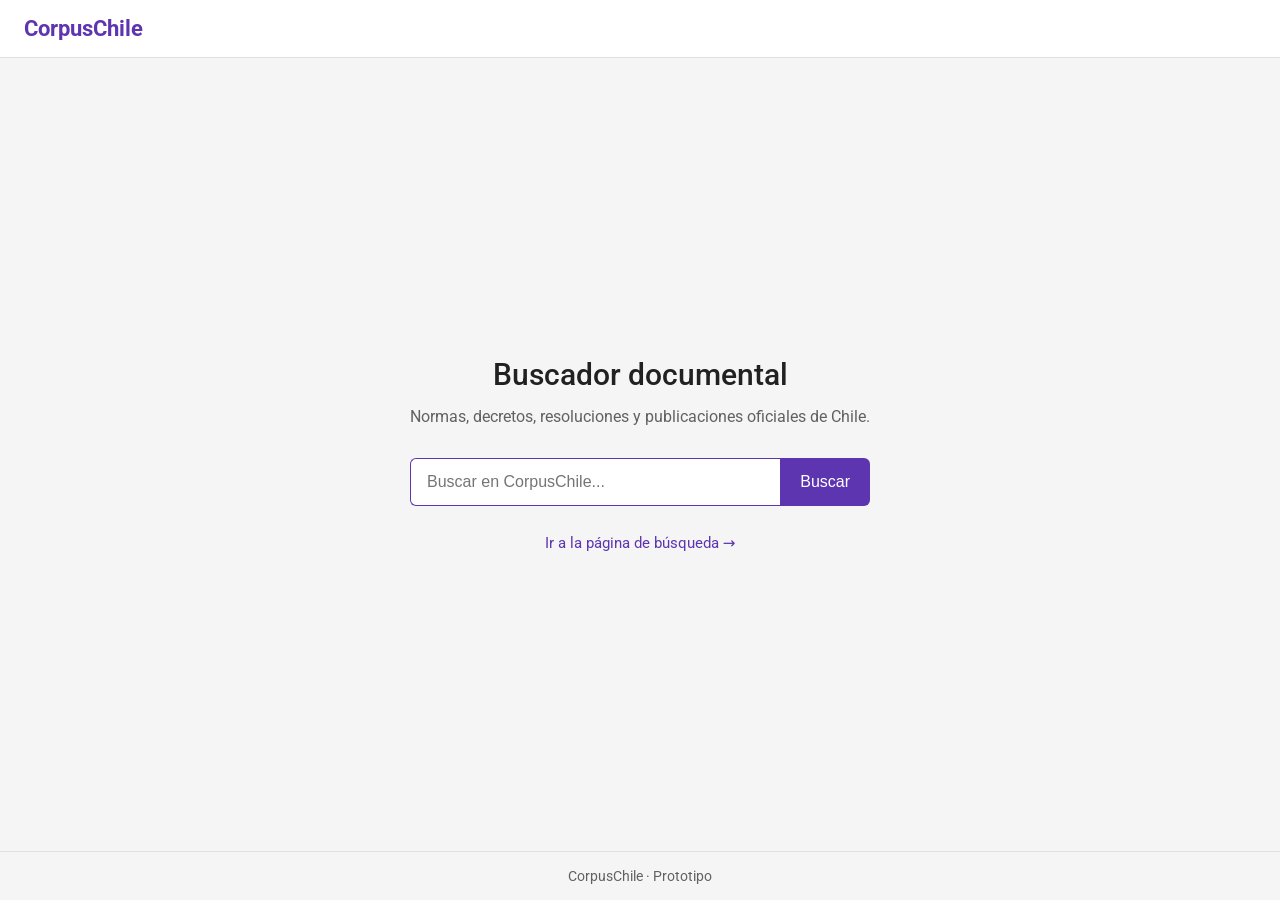
==== index.html @ e36b741c "Add files via upload" ====
<!DOCTYPE html>
<html lang="es">
<head>
  <meta charset="UTF-8">
  <meta name="viewport" content="width=device-width, initial-scale=1.0">
  <title>CorpusChile — Buscador documental</title>
  <link rel="preconnect" href="https://fonts.googleapis.com">
  <link rel="preconnect" href="https://fonts.gstatic.com" crossorigin>
  <link href="https://fonts.googleapis.com/css2?family=Roboto:wght@300;400;500;700&display=swap" rel="stylesheet">
  <style>
    :root {
      --bg: #f5f5f5;
      --card: #fff;
      --text: #212121;
      --text-soft: #616161;
      --accent: #5e35b1;
      --accent-hover: #4527a0;
      --border: #e0e0e0;
    }
    * { box-sizing: border-box; margin: 0; padding: 0; }
    body {
      font-family: "Roboto", system-ui, sans-serif;
      background: var(--bg);
      color: var(--text);
      min-height: 100vh;
      display: flex;
      flex-direction: column;
    }
    header {
      background: var(--card);
      border-bottom: 1px solid var(--border);
      padding: 16px 24px;
      display: flex;
      align-items: center;
      justify-content: space-between;
    }
    .brand {
      font-size: 1.35rem;
      font-weight: 700;
      color: var(--accent);
      text-decoration: none;
    }
    main {
      flex: 1;
      display: flex;
      align-items: center;
      justify-content: center;
      padding: 40px 20px;
    }
    .hero {
      text-align: center;
      max-width: 560px;
    }
    .hero h1 {
      font-size: 1.9rem;
      font-weight: 500;
      margin-bottom: 12px;
    }
    .hero p {
      color: var(--text-soft);
      margin-bottom: 28px;
      line-height: 1.6;
    }
    .search-box {
      display: flex;
      max-width: 480px;
      margin: 0 auto 20px;
    }
    .search-box input {
      flex: 1;
      padding: 14px 16px;
      border: 1px solid var(--border);
      border-right: none;
      border-radius: 6px 0 0 6px;
      font-size: 1rem;
      outline: none;
    }
    .search-box input:focus { border-color: var(--accent); }
    .search-box button {
      background: var(--accent);
      color: #fff;
      border: none;
      padding: 0 20px;
      border-radius: 0 6px 6px 0;
      cursor: pointer;
      font-size: 1rem;
      font-weight: 500;
    }
    .search-box button:hover { background: var(--accent-hover); }
    .link-busqueda {
      display: inline-block;
      margin-top: 8px;
      color: var(--accent);
      text-decoration: none;
      font-size: 0.95rem;
    }
    .link-busqueda:hover { text-decoration: underline; }
    footer {
      text-align: center;
      padding: 16px;
      font-size: 0.85rem;
      color: var(--text-soft);
      border-top: 1px solid var(--border);
    }
  </style>
</head>
<body>
  <header>
    <a class="brand" href="/">CorpusChile</a>
  </header>

  <main>
    <div class="hero">
      <h1>Buscador documental</h1>
      <p>Normas, decretos, resoluciones y publicaciones oficiales de Chile.</p>

      <form class="search-box" action="Busqueda/" method="get">
        <input type="text" name="q" placeholder="Buscar en CorpusChile..." aria-label="Buscar" autofocus>
        <button type="submit">Buscar</button>
      </form>

      <a class="link-busqueda" href="Busqueda/">Ir a la página de búsqueda →</a>
    </div>
  </main>

  <footer>
    CorpusChile · Prototipo
  </footer>
</body>
</html>
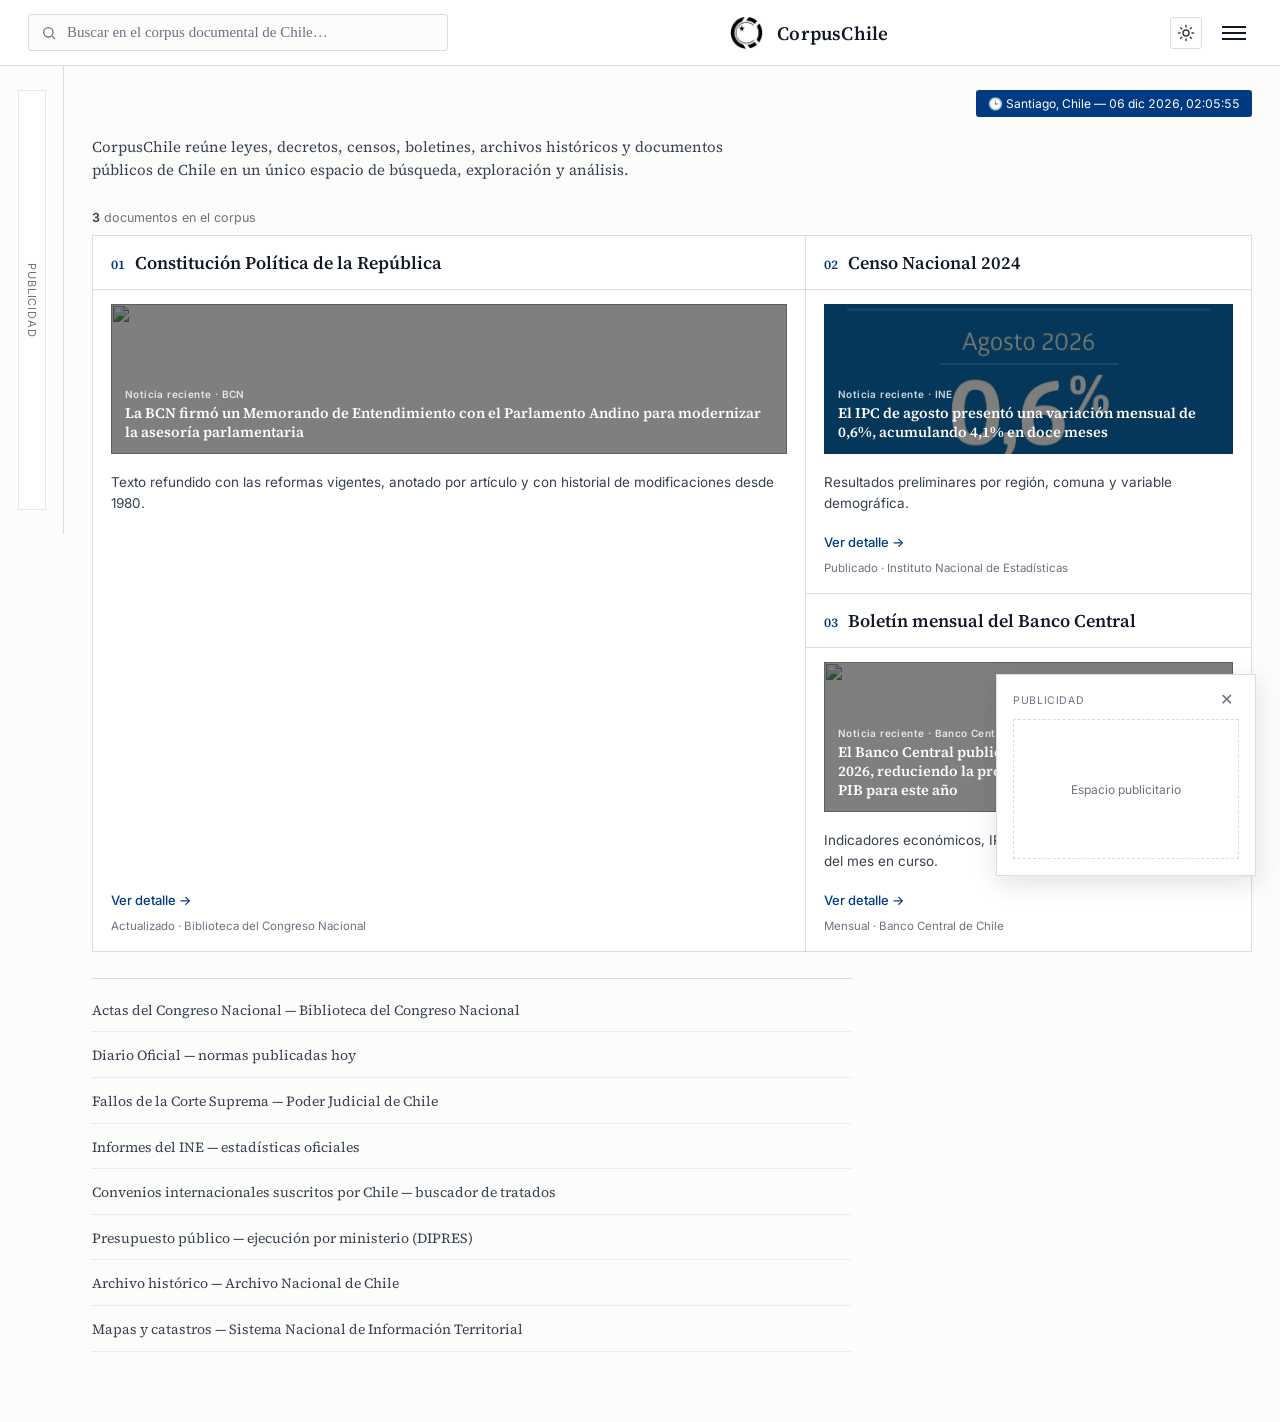
==== commit 1ef001b3: "Add files via upload" ====
--- a/index.html
+++ b/index.html
@@ -1,130 +1,1259 @@
 <!DOCTYPE html>
 <html lang="es">
 <head>
-  <meta charset="UTF-8">
-  <meta name="viewport" content="width=device-width, initial-scale=1.0">
-  <title>CorpusChile — Buscador documental</title>
-  <link rel="preconnect" href="https://fonts.googleapis.com">
-  <link rel="preconnect" href="https://fonts.gstatic.com" crossorigin>
-  <link href="https://fonts.googleapis.com/css2?family=Roboto:wght@300;400;500;700&display=swap" rel="stylesheet">
-  <style>
-    :root {
-      --bg: #f5f5f5;
-      --card: #fff;
-      --text: #212121;
-      --text-soft: #616161;
-      --accent: #5e35b1;
-      --accent-hover: #4527a0;
-      --border: #e0e0e0;
-    }
-    * { box-sizing: border-box; margin: 0; padding: 0; }
-    body {
-      font-family: "Roboto", system-ui, sans-serif;
-      background: var(--bg);
-      color: var(--text);
-      min-height: 100vh;
-      display: flex;
-      flex-direction: column;
-    }
-    header {
-      background: var(--card);
-      border-bottom: 1px solid var(--border);
-      padding: 16px 24px;
-      display: flex;
-      align-items: center;
-      justify-content: space-between;
-    }
-    .brand {
-      font-size: 1.35rem;
-      font-weight: 700;
-      color: var(--accent);
-      text-decoration: none;
-    }
-    main {
-      flex: 1;
-      display: flex;
-      align-items: center;
-      justify-content: center;
-      padding: 40px 20px;
-    }
-    .hero {
-      text-align: center;
-      max-width: 560px;
-    }
-    .hero h1 {
-      font-size: 1.9rem;
-      font-weight: 500;
-      margin-bottom: 12px;
-    }
-    .hero p {
-      color: var(--text-soft);
-      margin-bottom: 28px;
-      line-height: 1.6;
-    }
-    .search-box {
-      display: flex;
-      max-width: 480px;
-      margin: 0 auto 20px;
-    }
-    .search-box input {
-      flex: 1;
-      padding: 14px 16px;
-      border: 1px solid var(--border);
-      border-right: none;
-      border-radius: 6px 0 0 6px;
-      font-size: 1rem;
-      outline: none;
-    }
-    .search-box input:focus { border-color: var(--accent); }
-    .search-box button {
-      background: var(--accent);
-      color: #fff;
-      border: none;
-      padding: 0 20px;
-      border-radius: 0 6px 6px 0;
-      cursor: pointer;
-      font-size: 1rem;
-      font-weight: 500;
-    }
-    .search-box button:hover { background: var(--accent-hover); }
-    .link-busqueda {
-      display: inline-block;
-      margin-top: 8px;
-      color: var(--accent);
-      text-decoration: none;
-      font-size: 0.95rem;
-    }
-    .link-busqueda:hover { text-decoration: underline; }
-    footer {
-      text-align: center;
-      padding: 16px;
-      font-size: 0.85rem;
-      color: var(--text-soft);
-      border-top: 1px solid var(--border);
-    }
-  </style>
+<meta charset="UTF-8">
+<meta name="viewport" content="width=device-width, initial-scale=1.0">
+<title>CorpusChile — Buscador documental</title>
+<link rel="icon" type="image/png" href="[data-uri]">
+<link rel="preconnect" href="https://fonts.googleapis.com">
+<link href="https://fonts.googleapis.com/css2?family=Source+Serif+4:opsz,wght@8..60,400;8..60,500;8..60,600;8..60,700&family=Inter:wght@400;500;600&display=swap" rel="stylesheet">
+<style>
+  :root{
+    --ink: #111827;
+    --ink-soft: #374151;
+    --grey: #6B7280;
+    --grey-line: #D8DCE3;
+    --paper: #FCFCFB;
+    --paper-raised: #FFFFFF;
+    --accent: #003B82;
+    --accent-deep: #002A5C;
+    --serif: 'Source Serif 4', Georgia, serif;
+    --sans: 'Inter', -apple-system, sans-serif;
+    --pdf-frame: #111827;
+  }
+  html[data-theme="dark"]{
+    --ink: #EDEAF4;
+    --ink-soft: #C9C3DA;
+    --grey: #8B84A3;
+    --grey-line: #322C42;
+    --paper: #15121D;
+    --paper-raised: #1C1826;
+    --accent: #9D6DF0;
+    --accent-deep: #B892F5;
+    --pdf-frame: #9D6DF0;
+  }
+  html{ background: var(--paper); transition: background 0.2s ease; }
+  *{box-sizing:border-box;}
+  ::selection{ background: var(--accent); color: #fff; }
+  body{
+    margin:0;
+    font-family: var(--sans);
+    color: var(--ink);
+    background: var(--paper);
+    transition: background 0.2s ease, color 0.2s ease;
+  }
+  a{ color: var(--accent); text-decoration:none; }
+  a:hover{ color: var(--accent-deep); text-decoration:underline; }
+
+  /* ---- top bar ---- */
+  .topbar{
+    display:flex;
+    align-items:center;
+    justify-content:space-between;
+    gap: 24px;
+    padding: 14px 28px;
+    background: var(--paper-raised);
+    border-bottom: 1px solid var(--grey-line);
+    position: relative;
+    z-index: 5;
+  }
+  .search-field{
+    display:flex;
+    align-items:center;
+    border: 1px solid var(--grey-line);
+    border-radius: 3px;
+    padding: 8px 12px;
+    max-width: 420px;
+    width: 100%;
+    background: var(--paper);
+  }
+  .search-field input{
+    border:none; outline:none; background:transparent;
+    font-family: 'Times New Roman', Times, serif; font-size: 15px; color: var(--ink);
+    width: 100%;
+  }
+  .search-field input::placeholder{ color: var(--grey); }
+  .search-field svg{ flex-shrink:0; margin-right:8px; }
+  .search-clear{
+    display:none;
+    flex-shrink:0;
+    align-items:center;
+    justify-content:center;
+    width: 18px;
+    height: 18px;
+    margin-left: 6px;
+    border:none;
+    background: var(--grey-line);
+    color: var(--ink-soft);
+    border-radius: 50%;
+    font-size: 12px;
+    line-height: 1;
+    cursor: pointer;
+    padding: 0;
+  }
+  .search-clear:hover{ background: var(--accent); color: #fff; }
+  .search-field.has-text .search-clear{ display:flex; }
+
+  .brand{
+    display:flex;
+    align-items:center;
+    gap:14px;
+    justify-self:center;
+    cursor: pointer;
+  }
+  .brand:hover{ text-decoration:none; }
+  .brand img{ height: 34px; width:auto; transition: filter 0.2s ease; }
+  html[data-theme="dark"] .brand img{ filter: invert(1) brightness(1.1); }
+  .brand span{
+    font-family: var(--serif);
+    font-size: 19px;
+    font-weight: 600;
+    letter-spacing: 0.01em;
+    color: var(--ink);
+  }
+  .brand:hover span{ color: var(--accent); }
+
+  .menu-btn{
+    display:flex; flex-direction:column; gap:4px;
+    background:none; border:none; cursor:pointer; padding:6px;
+  }
+  .menu-btn span{ width:24px; height:2px; background: var(--ink); display:block; transition: background 0.15s ease; }
+  .menu-btn.active-menu span{ background: var(--accent); }
+
+  .theme-btn{
+    display:flex; align-items:center; justify-content:center;
+    width: 32px; height: 32px;
+    border: 1px solid var(--grey-line);
+    border-radius: 3px;
+    background: none;
+    color: var(--ink-soft);
+    cursor: pointer;
+    transition: color 0.15s ease, border-color 0.15s ease;
+  }
+  .theme-btn:hover{ color: var(--accent); border-color: var(--accent); }
+
+  /* ---- layout shell ---- */
+  .shell{
+    display:grid;
+    grid-template-columns: 64px 1fr 0px;
+    max-width: 1320px;
+    margin: 0 auto;
+    transition: grid-template-columns 0.28s ease;
+    align-items: start;
+  }
+  .shell.panel-open{
+    grid-template-columns: 64px 1fr 300px;
+  }
+  @media (max-width: 980px){
+    .shell{ grid-template-columns: 1fr; }
+    .shell.panel-open{ grid-template-columns: 1fr; }
+    .ad-rail{ display:none; }
+  }
+
+  .ad-rail{
+    border-right: 1px solid var(--grey-line);
+    padding: 24px 8px;
+    display:flex;
+    align-items:flex-start;
+    justify-content:center;
+  }
+  .ad-slot{
+    writing-mode: vertical-rl;
+    color: var(--grey);
+    font-size: 11px;
+    letter-spacing: 0.08em;
+    border: 1px solid #E5E7EB;
+    background: var(--paper-raised);
+    padding: 10px 6px;
+    height: 420px;
+    display:flex; align-items:center; justify-content:center;
+  }
+
+  main{ padding: 24px 28px 60px; min-width:0; }
+
+  .clock-badge{
+    display:inline-flex;
+    align-items:center;
+    gap:6px;
+    background: var(--accent);
+    color:#fff;
+    font-size:12px;
+    font-family: var(--sans);
+    padding: 6px 12px;
+    border-radius: 3px;
+    float:right;
+    margin-bottom: 18px;
+    font-variant-numeric: tabular-nums;
+  }
+
+  .intro{
+    font-family: var(--serif);
+    font-size: 15px;
+    color: var(--ink-soft);
+    max-width: 640px;
+    line-height: 1.55;
+    margin: 4px 0 28px;
+    clear:both;
+  }
+
+  .doc-grid{
+    display:grid;
+    grid-template-columns: 1.6fr 1fr;
+    gap: 1px;
+    background: var(--grey-line);
+    border: 1px solid var(--grey-line);
+  }
+  .doc-card{
+    background: var(--paper-raised);
+    display:flex;
+    flex-direction:column;
+    cursor: pointer;
+    transition: background 0.15s ease;
+  }
+  .doc-card:hover{ background: #FBFBF9; }
+  .doc-card.active{ border-left: 4px solid var(--accent); }
+  .doc-card.tall{ grid-row: span 2; }
+  .results-count{
+    font-size: 12.5px;
+    color: var(--grey);
+    margin: 0 0 10px;
+  }
+  .results-count strong{ color: var(--ink-soft); font-weight: 600; }
+  .search-view-back{
+    display: inline-block;
+    background: none;
+    border: none;
+    color: var(--accent);
+    font-size: 13px;
+    font-weight: 500;
+    cursor: pointer;
+    padding: 0 0 16px;
+    font-family: var(--sans);
+  }
+  .search-view-back:hover{ color: var(--accent-deep); text-decoration: underline; }
+  .search-view-title{
+    font-family: var(--serif);
+    font-size: 19px;
+    font-weight: 600;
+    color: var(--ink);
+    margin: 0 0 16px;
+  }
+  .search-view-filters{
+    display: flex;
+    gap: 20px;
+    margin-bottom: 18px;
+    padding-bottom: 16px;
+    border-bottom: 1px solid var(--grey-line);
+  }
+  .search-view-filters label{
+    display: flex;
+    flex-direction: column;
+    gap: 4px;
+    font-size: 11.5px;
+    color: var(--grey);
+    font-family: var(--sans);
+  }
+  .search-view-filters select{
+    font-family: var(--sans);
+    font-size: 13px;
+    color: var(--ink);
+    background: var(--paper);
+    border: 1px solid var(--grey-line);
+    border-radius: 3px;
+    padding: 6px 8px;
+  }
+  .no-results{
+    grid-column: 1 / -1;
+    padding: 30px 4px;
+    color: var(--grey);
+    font-family: var(--serif);
+    font-size: 14px;
+  }
+  .no-results-view{
+    padding: 20px 0;
+    color: var(--grey);
+    font-family: var(--serif);
+    font-size: 14px;
+  }
+  .doc-header{
+    display:flex;
+    align-items:baseline;
+    gap:10px;
+    padding: 14px 18px;
+    border-bottom: 1px solid var(--grey-line);
+  }
+  .doc-number{
+    font-family: var(--serif);
+    font-size: 13px;
+    color: var(--accent);
+    font-weight:600;
+  }
+  .doc-title{
+    font-family: var(--serif);
+    font-size: 18px;
+    font-weight: 600;
+    color: var(--ink);
+  }
+  .doc-body{
+    padding: 18px;
+    flex:1;
+    display:flex;
+    flex-direction:column;
+    justify-content:space-between;
+  }
+  .doc-body p{
+    font-size: 13.5px;
+    color: var(--ink-soft);
+    line-height:1.6;
+    margin: 0 0 16px;
+  }
+  .fulltext-list{
+    margin-top: 8px;
+  }
+  .fulltext-item{
+    padding: 14px 2px;
+    border-bottom: 1px solid var(--grey-line);
+  }
+  .fulltext-item:first-child{
+    border-top: 1px solid var(--grey-line);
+  }
+  .fulltext-title{
+    display: block;
+    font-family: var(--serif);
+    font-size: 16px;
+    font-weight: 600;
+    color: var(--accent);
+    cursor: pointer;
+    margin-bottom: 2px;
+  }
+  .fulltext-title:hover{ color: var(--accent-deep); }
+  .fulltext-count{
+    display: block;
+    font-size: 11.5px;
+    color: var(--grey);
+    margin-bottom: 8px;
+  }
+  .fulltext-snippets{
+    list-style: none;
+    margin: 0;
+    padding: 0;
+  }
+  .fulltext-snippets li{
+    font-size: 12.5px;
+    color: var(--grey);
+    line-height: 1.6;
+    padding: 5px 0;
+  }
+  .show-more-btn{
+    display: inline-block;
+    font-size: 12px;
+    font-weight: 600;
+    color: var(--accent);
+    background: none;
+    border: none;
+    padding: 4px 0 0;
+    cursor: pointer;
+    font-family: var(--sans);
+  }
+  .show-more-btn:hover{ color: var(--accent-deep); text-decoration: underline; }
+  .fulltext-more-link{
+    display: block;
+    margin-top: 10px;
+    padding: 10px 0;
+    font-family: var(--sans);
+    font-size: 13px;
+    font-weight: 600;
+    color: var(--accent);
+    text-decoration: none;
+  }
+  .fulltext-more-link:hover{ color: var(--accent-deep); text-decoration: underline; }
+  .doc-body button.doc-link{
+    font-size: 13px;
+    font-weight: 500;
+    background:none; border:none; padding:0;
+    color: var(--accent); cursor:pointer; font-family: var(--sans);
+    text-align:left;
+  }
+  .doc-body button.doc-link:hover{ color: var(--accent-deep); text-decoration:underline; }
+  .doc-meta{
+    font-size: 11.5px;
+    color: var(--grey);
+    margin-top: 10px;
+  }
+  .doc-news{
+    position: relative;
+    display: block;
+    height: 150px;
+    margin: 14px 18px 0;
+    overflow: hidden;
+    text-decoration: none;
+  }
+  .doc-news-bg{
+    position: absolute;
+    inset: 0;
+    width: 100%;
+    height: 100%;
+    object-fit: cover;
+    display: block;
+  }
+  .doc-news-bg.doc-news-fallback{
+    background: var(--accent);
+    display: flex;
+    align-items: center;
+    justify-content: center;
+    color: #fff;
+  }
+  .doc-news-bg.doc-news-fallback svg{ width: 40px; height: 40px; opacity: 0.6; }
+  .doc-news-scrim{
+    position: absolute;
+    inset: 0;
+    background: rgba(0,0,0,0.5);
+  }
+  .doc-news-text{
+    position: relative;
+    z-index: 2;
+    height: 100%;
+    display: flex;
+    flex-direction: column;
+    justify-content: flex-end;
+    padding: 12px 14px;
+  }
+  .doc-news-label{
+    display: block;
+    font-family: var(--sans);
+    font-size: 10px;
+    font-weight: 600;
+    letter-spacing: 0.04em;
+    color: rgba(255,255,255,0.8);
+    margin-bottom: 4px;
+  }
+  .doc-news-headline{
+    display: block;
+    font-family: var(--serif);
+    font-size: 14.5px;
+    font-weight: 600;
+    line-height: 1.3;
+    color: #fff;
+  }
+  .doc-news:hover .doc-news-scrim{ background: rgba(0,0,0,0.35); }
+
+  .filler{
+    margin-top: 26px;
+    padding-top: 18px;
+    border-top: 1px solid var(--grey-line);
+    max-width: 760px;
+  }
+  .filler p{
+    font-family: var(--serif);
+    font-size: 14px;
+    line-height: 1.9;
+    margin: 0 0 10px;
+    padding-bottom: 8px;
+    border-bottom: 1px dotted var(--grey-line);
+  }
+  .filler p a{
+    color: var(--ink-soft);
+  }
+  .filler p a:hover{
+    color: var(--accent);
+    text-decoration: none;
+  }
+
+  /* ---- detail panel (opens on card press) ---- */
+  .panel{
+    border-left: 1px solid var(--grey-line);
+    overflow: hidden;
+    white-space: nowrap;
+    background: var(--paper-raised);
+  }
+  .panel-inner{
+    padding: 22px 22px 40px;
+    width: 260px;
+    white-space: normal;
+    opacity: 0;
+    transition: opacity 0.2s ease 0.1s;
+  }
+  .shell.panel-open .panel-inner{ opacity: 1; }
+
+  .panel-head{
+    display:flex;
+    align-items:flex-start;
+    justify-content:space-between;
+    gap: 10px;
+    margin-bottom: 6px;
+  }
+  .panel-eyebrow{
+    font-family: var(--serif);
+    font-size: 12px;
+    color: var(--accent);
+    font-weight:600;
+  }
+  .panel-close{
+    background:none; border:none; cursor:pointer;
+    font-size: 18px; line-height:1; color: var(--grey);
+    padding: 0 2px;
+  }
+  .panel-close:hover{ color: var(--ink); }
+  .panel-title{
+    font-family: var(--serif);
+    font-size: 20px;
+    font-weight: 600;
+    margin: 4px 0 12px;
+    line-height:1.3;
+  }
+  .panel-desc{
+    font-size: 13px;
+    color: var(--ink-soft);
+    line-height: 1.6;
+    margin: 0 0 20px;
+  }
+  .pdf-preview-wrap{
+    margin: 0 0 16px;
+  }
+  .doc-cover{
+    position: relative;
+    display: flex;
+    align-items: center;
+    justify-content: center;
+    width: 100%;
+    aspect-ratio: 3 / 4;
+    background: var(--accent);
+    text-decoration: none;
+    overflow: hidden;
+    transition: background 0.15s ease;
+  }
+  .doc-cover:hover{ background: var(--accent-deep); }
+  .doc-cover-logo{
+    width: 42%;
+    height: auto;
+    filter: invert(1) brightness(1.15);
+    position: relative;
+    z-index: 2;
+    transition: opacity 0.25s ease;
+  }
+  .doc-cover-page{
+    position: absolute;
+    inset: 0;
+    width: 100%;
+    height: 100%;
+    object-fit: cover;
+    object-position: top;
+    z-index: 1;
+    opacity: 0;
+    transition: opacity 0.25s ease;
+  }
+  .doc-cover:hover .doc-cover-logo{ opacity: 0; }
+  .doc-cover:hover .doc-cover-page{ opacity: 1; }
+  .pdf-preview-caption{
+    font-size: 11.5px;
+    color: var(--grey);
+    margin: 8px 0 0;
+    text-align: center;
+  }
+  .panel-subtitle{
+    font-family: var(--serif);
+    font-size: 12px;
+    color: var(--grey);
+    margin: 0 0 10px;
+  }
+  .panel-list{
+    list-style:none; margin:0; padding:0;
+    border-top: 1px solid var(--grey-line);
+  }
+  .panel-list li{ border-bottom: 1px solid var(--grey-line); }
+  .panel-list a{
+    display:block;
+    padding: 10px 2px;
+    font-family: var(--serif);
+    font-size: 14.5px;
+    color: var(--ink);
+  }
+  .panel-list a:hover{ color: var(--accent); text-decoration:none; }
+
+  .panel-placeholder{
+    padding: 40px 20px;
+    color: var(--grey);
+    font-size: 13px;
+    text-align:center;
+    line-height: 1.6;
+  }
+
+  /* ---- closable ad popup ---- */
+  .ad-popup{
+    position: fixed;
+    right: 24px;
+    bottom: 24px;
+    width: 260px;
+    background: var(--paper-raised);
+    border: 1px solid var(--grey-line);
+    box-shadow: 0 8px 24px rgba(17,24,39,0.12);
+    padding: 16px;
+    transform: translateY(12px);
+    opacity: 0;
+    pointer-events: none;
+    transition: all 0.25s ease;
+    z-index: 20;
+  }
+  .ad-popup.visible{
+    transform: translateY(0);
+    opacity: 1;
+    pointer-events: auto;
+  }
+  .ad-popup-top{
+    display:flex; justify-content:space-between; align-items:center;
+    margin-bottom: 10px;
+  }
+  .ad-popup-label{
+    font-size: 10.5px;
+    letter-spacing: 0.06em;
+    color: var(--grey);
+  }
+  .ad-popup-close{
+    background:none; border:none; cursor:pointer;
+    font-size: 16px; color: var(--grey); line-height:1;
+  }
+  .ad-popup-close:hover{ color: var(--ink); }
+  .ad-popup-body{
+    height: 140px;
+    border: 1px dashed var(--grey-line);
+    display:flex; align-items:center; justify-content:center;
+    color: var(--grey);
+    font-size: 12px;
+  }
+</style>
 </head>
 <body>
-  <header>
-    <a class="brand" href="/">CorpusChile</a>
+
+  <header class="topbar">
+    <div class="search-field" id="searchField">
+      <svg width="16" height="16" viewBox="0 0 24 24" fill="none" stroke="#6B7280" stroke-width="2"><circle cx="11" cy="11" r="7"/><line x1="21" y1="21" x2="16.65" y2="16.65"/></svg>
+      <input type="text" id="searchInput" placeholder="Buscar en el corpus documental de Chile…">
+      <button type="button" class="search-clear" id="searchClear" aria-label="Borrar búsqueda">✕</button>
+    </div>
+    <a class="brand" href="#" id="brandHome" aria-label="Ir a la página principal">
+      <img src="[data-uri]" alt="CorpusChile">
+      <span>CorpusChile</span>
+    </a>
+    <div style="display:flex; align-items:center; gap:14px;">
+      <button class="theme-btn" id="themeBtn" aria-label="Cambiar a modo oscuro">
+        <svg id="themeIconSun" width="18" height="18" viewBox="0 0 24 24" fill="none" stroke="currentColor" stroke-width="2" stroke-linecap="round"><circle cx="12" cy="12" r="4"/><path d="M12 2v2M12 20v2M4.9 4.9l1.4 1.4M17.7 17.7l1.4 1.4M2 12h2M20 12h2M4.9 19.1l1.4-1.4M17.7 6.3l1.4-1.4"/></svg>
+        <svg id="themeIconMoon" width="18" height="18" viewBox="0 0 24 24" fill="none" stroke="currentColor" stroke-width="2" stroke-linecap="round" style="display:none"><path d="M21 12.8A9 9 0 1 1 11.2 3a7 7 0 0 0 9.8 9.8Z"/></svg>
+      </button>
+      <button class="menu-btn" id="menuBtn" aria-label="Menú"><span></span><span></span><span></span></button>
+    </div>
   </header>
 
-  <main>
-    <div class="hero">
-      <h1>Buscador documental</h1>
-      <p>Normas, decretos, resoluciones y publicaciones oficiales de Chile.</p>
-
-      <form class="search-box" action="Busqueda/" method="get">
-        <input type="text" name="q" placeholder="Buscar en CorpusChile..." aria-label="Buscar" autofocus>
-        <button type="submit">Buscar</button>
-      </form>
-
-      <a class="link-busqueda" href="Busqueda/">Ir a la página de búsqueda →</a>
+  <div class="shell" id="shell">
+    <aside class="ad-rail">
+      <div class="ad-slot">PUBLICIDAD</div>
+    </aside>
+
+    <main>
+      <span class="clock-badge" id="clockBadge">🕒 Santiago, Chile</span>
+
+      <div id="homeView">
+        <p class="intro">CorpusChile reúne leyes, decretos, censos, boletines, archivos históricos y documentos públicos de Chile en un único espacio de búsqueda, exploración y análisis.</p>
+
+        <p class="results-count" id="resultsCount"></p>
+        <div class="doc-grid" id="docGrid"></div>
+        <div class="fulltext-list" id="fulltextList"></div>
+
+        <div class="filler">
+          <p><a href="https://www.bcn.cl/portal/" target="_blank" rel="noopener">Actas del Congreso Nacional — Biblioteca del Congreso Nacional</a></p>
+          <p><a href="https://www.diariooficial.interior.gob.cl/edicionelectronica/" target="_blank" rel="noopener">Diario Oficial — normas publicadas hoy</a></p>
+          <p><a href="https://www.pjud.cl/" target="_blank" rel="noopener">Fallos de la Corte Suprema — Poder Judicial de Chile</a></p>
+          <p><a href="https://www.ine.gob.cl/" target="_blank" rel="noopener">Informes del INE — estadísticas oficiales</a></p>
+          <p><a href="https://www.bcn.cl/leychile/consulta/buscador_tratados" target="_blank" rel="noopener">Convenios internacionales suscritos por Chile — buscador de tratados</a></p>
+          <p><a href="https://www.dipres.gob.cl/598/w3-propertyvalue-15490.html" target="_blank" rel="noopener">Presupuesto público — ejecución por ministerio (DIPRES)</a></p>
+          <p><a href="https://www.archivonacional.gob.cl/" target="_blank" rel="noopener">Archivo histórico — Archivo Nacional de Chile</a></p>
+          <p><a href="https://www.ide.cl/" target="_blank" rel="noopener">Mapas y catastros — Sistema Nacional de Información Territorial</a></p>
+        </div>
+      </div>
+
+      <div id="searchView" style="display:none;">
+        <button type="button" class="search-view-back" id="searchViewBack">← Volver a la portada</button>
+        <h2 class="search-view-title">Todos los resultados para "<span id="searchViewQuery"></span>"</h2>
+        <div class="search-view-filters">
+          <label>Año
+            <select id="filterYear"><option value="">Todos</option></select>
+          </label>
+          <label>Día
+            <select id="filterDay"><option value="">Todos</option></select>
+          </label>
+        </div>
+        <p class="results-count" id="searchViewCount"></p>
+        <div class="fulltext-list" id="searchViewList"></div>
+      </div>
+    </main>
+
+
+    <aside class="panel">
+      <div class="panel-inner" id="panelInner">
+        <div class="panel-placeholder">Selecciona un documento para ver su detalle aquí.</div>
+      </div>
+    </aside>
+  </div>
+
+  <div class="ad-popup" id="adPopup">
+    <div class="ad-popup-top">
+      <span class="ad-popup-label">PUBLICIDAD</span>
+      <button class="ad-popup-close" id="adClose" aria-label="Cerrar">✕</button>
     </div>
-  </main>
-
-  <footer>
-    CorpusChile · Prototipo
-  </footer>
+    <div class="ad-popup-body">Espacio publicitario</div>
+  </div>
+
+<script>
+  const FULLTEXT_DO_1990_01_02 = "DIARIO OFICIAL DE LA REPUBLICA DE CHILE Santiago, Martes 2 de Enero de 1990 Edición de 116 Páginas Ejemplar del día $ 100.— (IVA incluido) Atrasado $ 200.— (IVA incluido) SUMARIO PODER EJECUTIVO MINISTERIO DEL INTERIOR SUBSECRETARIA DEL, INTERIOR Decreto número 316.— Prorroga suplencia en el cargo de Alcalde de la Municipalidad de Freirina .......... 2 Decreto número 446.— Nombra Al- calde en la Municipalidad de Freirina, encalidad detitular ......... ee Decreto número 1.015.— Nombra Al- calde en la Municipalidad de Licantén, en calidad de interino. . ........re..- 3 Decreto número 1,427,— Nombra Al- calde en la Municipalidad de V¡!pnrlfscº3 Decreto número 1.791.— Autoriza a vehículos que índica para clrcular sín dis- co distintivo y en días que señala. ..... 3 Decreto número 1.829.— Autoriza circulación de vehículos que Indica. ...3 Secretaría y Administración General - Decretos números 1,672, 1,682, 4.726. 1.754, 1.758, 1.761, 1.,801, 1.804, 1.823 y 1.825, de 1989 que aprueban modifica- ciones de estatuto a juntas de vecinos, or- ganizaciones funcionales y clubes depor- tivos, de acuerdo a la Ley número 16.880, y su Reglamento .........e.eseeee 3 MINISTERIO DE ECONOMIA, FOMENTO Y RECONSTRUCCION SUBSECRETARIA DE ECONOMIA, FOMENTO Y RECONSTRUCCION Superintendencia de Electricidad y Combustibles Solicita concesión definitiva línea Cu- recautín-Río Amantible ............ 4 Departamento de Propiedad Industrial Nómina de marcas comerciales solici- tadas por personas que indica . ....... 5 SUBSECRETARIA DE PESCA Extracto de resolución número 1.932. de 1989 5 MINISTERIO DE JUSTICIA Decreto número 1.342.— Concede personalidad jurídica y aprueba estatutos a “Fundación Marcelo Astoreca Correa”. deSantiago........een-emrreerees 5 MINISTERIO DE 'OBRAS PUBLICAS Dirección General de Aguas Solicitudes de Particulares Solicitudes de aprovechamiento de aguas que indica . ................. 5 MINISTERIO DE TRANSPORTES Y TELECOMUNICACIONES SUBSECRETARIA DE TELECOMUNICACIONES Solicitudes de modificación y conce- sión de radiodifusión sonora en frecuen- cía modulada ................... 15 MINISTERIO DE AGRICULTURA Servicio Agrícola y Ganadero Determina derechos de aprovecha- miento de aguas que indica. ........ 15 MINISTERIO DEL TRABAJO Y PREVISION SOCIAL SUBSECRETARIA DE PREVISION SOCIAL Superintendencia de Administradoras de Fondos de Pensiones Acuerdo de celasificación de Instru- mentos Financieros de Oferta Pública adoptado por la Comisión Clasificadora de Riesgo.. 16 MUNICIPALIDADES Municipalidad de Rancagua Decreto alcaldicio número |.525 exen- to.de 1989 ........e..emoeneas 7 Municipalidad de Conchalí Extracto de decreto alcaldicio exento número 181. de 1989.............. 18 ESCRITURAS SOCIALES Sociedades Anónimas “Los Acantos $.,A.”, “Lo Cañeas S.A.”. “Editorial Aconcagua S.A.”. “El Lleu- que S.A.”. “Foster Wheeler ChileS.A.” e “Importadora y Exportadora Impex So- cledad Anónima\" .18 “Industria Mecánica Vopt S.A.” y “Falconbridge ChileS.A.” ......... 19 Otras Sociedades “Multitiendas Guillermo Miranda Li- mitada”. “Alver Producciones y Publici- dad Limitada”, “Sociedad Comercial Sa- las y Núñez Limitada”. \"Forestal Pedro de Valdivia Limitada”. “Sociedad de Co- municaciones Qualitas Ltda.” y “So- ciedad Comercial José Baraqui e Hijos Limitada”, “Propiedades Vallenar Limi- tade” e “Inversiones Truful Limitada” 19 “Hoffmann's House Limitada”. “In- versiones O'Carrol Limitada”. “Comer- cial Málaga Limitada”. “Sociedad Pro- ductora de Madio, Prensa v Televisión Limitada”, “Distribuidora de Alimentos Demsky Hermanos Limitada”. “Araneda y Marconi Limitada\" y “Azócar y Blanu- boer Limitada”...........eemre-- 20 “Osorio y Compañía Limitada”. “To- vije Limitada\", “Hilados Angopel Limi- tada”, “Raúl Zaldúa y Compañía Limi-.. tada”, “Sociedad Inmobillaria Frindt Li- mitada”, “Constructora de Obras Gene- rales Limitada”. “Transportes Santa Bárbara Limitada” y “Agrícola. Gana- dera, Forestal y Transportes Pilmaico Li- mitade”. ... ........erme=.. rr . “Impresiones Serigráficas Publix Limi- tada”.......errexereneeenares ..22.. CONTRATOS DE PRENDA Walter Antebach e Hijos y Cía. Ltda. Western Agrícola Limitad: ETuitS.A, . .rerevevereevconres ..26 Manuel Segundo Carrasco Soto, Pedro Segundo Rojas Soto, Nadia del Carmen Yáñez Troncoso, Fulvio Gabino Oñate Alveal. Gabriel Roberto Artigues Mag- na, Aquiles Mauricio Hachi Lara, Ma- nuel Antonio Cancino Salgado y María Gertrudis Hernández Silva ......... 27 Héctor Abelardo Villalobos Rodrf- quez, Luis Tulio Agustín Navarro Bovo- ne lván Rolando Hachim Lara. Jorge Toro Olavarría. Agrícola Kiwi Master Limitada, Marisol Herrera Contreras, Radisav Spasojevic Janic, Rubén Acuña Salinas, Ernestina Luz Mancilla Gajardo vy Juan Aurelio Segundo Toro Páez ...28 Servicios Agrícolas Ermita Limitada, Jaime del Resario Parra Escobar, Serglo Conzález Vergara. Servicios Agrícolas Ermita Limitada, Fernando Recio Ol- guín, Melva Ninoska Espinoza Rudolph, Nicolás del Carmen -Astorga Arancibia, Juan Enrique Helo Harris, Eduardo Iván Muñoz Quiroga y Fernando del Carmen Cisternas Díaz. .29 Guillermo Ti César Enríque Gormás Pfeng, José Anto. nío Vicencio Borvarán, Manuel Segundo Olivares Astudillo, Sergio Mario Renato Devagnino Acuña, Osvaldo Patricio Del- gado Leiva, Moisés de las Mercedes Guerra Vega, Comercial y Servicios Ren- tamóvil Limitada, Procesadora de Pro- ductos del Agro Limitada, Salvador Mac-Clure Alamo y Sociedad Agrope- cuaria Campanario Limitada. ...30 Sofanor Mansilla Hernández, Julián Federico Pérez Revdet, Francisco Pieper Spieker, José Eduardo Tagle Ruiz-Tagle, José Francisco Correa Jouanne, Agricola Emilio Amenábar y Compañía Limita- da. Saliver Limitada, Erica Hechenleit- ner Winkler, Avila y Bedecarratz Limi- tada y Alimentos Balanceados Cintazul Sociedad Agrícola y Huillinco y Agrícola Don Pollo Limi!ad3¡3 Agrícola San Clemente Limiteda y Agrícola El Roble Limitada, Agrícola San Clemente Limitada. Agrícola San Clemeñte Limitada y Agrícola El Sauce Limitada y Sociedad Agrícola y Comer- cial El Parrón Limitada ........... 3 Juan Sergio Brand Laplagne, Mario Hernán Onetto Acuña, Leonidas del Carmen Lápez Aliaga. Agrícola e Tnmo- biliaria Montolín $.A.. Juan Víctor Ma- nuel Siri Arce, Ramón Alonso Hunt Leiva, Ana María Salgado Metamala. Berta Zapata Viltablanca. Equipos y Ser- vicios Antilhue Limitada y José Daniel Ortiz Alarcón .........-..e»2íve.. 35 Marcos Sepúlveda Pizarro, Contador, Hernández y Radic Limitada, Phillips Monseñor SA. y Compañía Limitada y Agrícola Don Diego Limitada ...... 36 Fábrica de Papeles Carrascal $.A.. Comercial Fran's Limitada. José Fran- cisco Rozas Maldonado. Jaime Linker Salas y Pereira Hermanos S.A. , 37 Seelmann y Compañía Li da. Francisco Javier Martínez Cid, Jorge Ju- lio Prieto Hansen y Cristián Javier Aguayo Conzález .........ereee.. 38 J. Mires y Compañía Limitada, Mi- guel Enrique Vergara Valenzuela, Enri- que Cartes Mellado, Cecilio Leandro Alonso Valenzuela, Oscar Ramírez Peña y Compañía Limitada, Celedonio del Carmen Arancibia Morales, Raúl Fer- nando Donoso Donoso, Ronny Hernán Albornoz Chaffe, Héctor Hugo Valdebe-. nito Callegos y Pablo Javier Manríquez Arellano .......ecerieerareciore p Luis Boris Ravest Toro, María Amalia Herrera Silva, Deodina del Rosario Mu-, ñoz Alonso, Teresa del Carmen Barrerz Miranda, Amalia Esperanza Robles Al- cayaga, Margarita Eliana Herreros Mar-. Mnez, Oscar Muñoz Esperguer, Pilar de Las Mercedes Ruiz Quinteros. Oscar Ale- jandro Butazzoni Alvarez, Héctor Eduardo Pardo Vásquez. Herdenson Flo-. res Ovarzún y Vivian Psola Barra Peña- Ñoza. .. iueinaoororieiee eee “ Guillermo Valilant Silva, Heriberto * Gustavo Palominos Reves. Mario Viveros Torres, Carlos Manuel Sánchez Ahuma- da, Hugo Mauricio Carrasco Carrasco, 'Sociedad Agrícola El Recreo Limitada, Constructora Ingepav Limitada. Hela- dería y Pastelería Itallana Limitada, Transportes Vega Ltda., Luis Fernando Ascuí Caraves y Jeannette de Lourdes Parker Ástorga ........e.ereeeees 41 . Carlos Raúl Pazos Ferre, Josefa Anto- nio Zugadi Echevarría. Álicia Mónica Méndez Fuentes, Nora Leontina Jor- quera Córdova, María Angélica Baraga- ño Jeldres. José Anrique Jofré Romero, José Héctor Barros Rojas, Rodrigo Arno!- do Fuenzalida Bunster, Pedro Muñoz Es- cobar, Pedro Altmann Levy. René Anto- nio Jiménez Alarcón, Richard Spencer Rivera, Nelson Rodolfo Bock Bustamante y José Segundo Valenzuela ......... 42 Maurizio Antonio Moretto Rubio, Da- niel Aurelio Cifuentes Molina. Nancy Velásquez Contreras, Arturo Grau Mar- tínez, Juan Carlos Bórquez Concha, Cooperativa de Agua Potable Santo Do- mingo Limitada. Marta Elida Díaz Amaro, Alexis Medina Quiroz, Horacio del Carmen Tapia. Rosa Ester Lepe Orellane, Luís Jorge Pardo Vera y Rosa Ester Lepe Orellana y Patricio Berroe- ta Narváez .....reorccrocrercero 43 Sociedad Agrícola El Aromo Limita- da. Castillo y Jorquerae Limitada, Empresa de Transportes Clima Limita- da, Sociedad Liliana Venturelli e Hijos Limitada, Ramón Alejandro Fuenzalida Díaz, Fernando Olave Velasco, 380 Chi- sal S.A., Omar Humberto Funtes Sando- val, Nora Gallegos Morales y Empresa de Aridos y Movimiento de Tierras Santa Gloria Limitada ...............:.44 Sergio Rodolfo Barrera Salinas, So- ciedad Corredora de Seguros Toconao Ltda., Leonardo Germán Gil Mardones, José Rodolfo Cárdenas Vásquez, Ale- jandro Enrique Avendafio Toro, Octavio - Antonio Gajardo Burgos, Mary Blanca Armijo Calvo y María Carlina Torres Reyes (2)...........e.ereieere 45 María Carlina de Los Angeles Torres Reves, Sociedad de Tral rtes Comer- ciales Limitada, Cloria mlar Pajarito Arce, Lilian Yanet Pérez Navarrete, Rodrigo Alejandro Manríquez Caldera, Carlos Héctor Leiva Moraga, Luis Alber. to Prado Díaz, Juan Alfonso Contreras Ortiz, Ricaro Martin Walsen Varela, Enrique Agustín Carrasco Ruy-Pérez, Alfredo Moore y Compañía Limitada y Patricio Samuel Pincheira Mera ..... 46 Angélica del Carmen Giglio Mestre, Lorenzo Eugenio Ale Moore, Víctor Ma- nuel Pulgar Cataldo, Emilio Oyarce Mu- ñoz, Luis Alberto Ramfrez Cost, Eduar- do Edmundo Guzmán Bozzo, Nelly del Carmen Aránguiz Rebolledo, Juan Enri- que Las Heras Rufatt, Juan José Bohle Proeschle, Ingrid Lotte Fiegelist Nielsen, Juan Marcelo Martínez Leiva, Eugenio Valdebenito Macho y Moisés Alejandro Retamal Véjar ..............e... 47 Waldo Alberta Caroca Canales, Víc- tor Carlos Hormazábal González, Víctor Hugo Varela Cisternas, Sergio Antonio Rueda Salazar, Omar Segundo Aravena Zárate, Jorge Antonio Julio Fenieux, “Carmen Luz Videla y Compañía Limita- da, Mario del Carmen Jofré Díaz, Luis Hernán Villarroel Morán. Luis Mario Nilo Matus y José Miguel Aguilera Díaz . enane 48 E . de Rojas Alvarez. Cargill Incorporated Limitada, Maderas San Vicente Limita- da, Guido Romualdo Coñi Lazo, Luis Roberto - Osorio Marchant, . Teodoro Sarralde y Compañía Limitada y Cris- tién Antonio Caballero Yueng ...... 49 Sociedad Industrial y Comercial El Villar Limitada, Luis Bernardo Jorquera Peñaloza, Gutiérrez Hermanos S.A.. Hernán Rafael Rojas Valdebenito, Co- mercial e Industrial Undurraga. Morán Limitada, Comercial Nueva Colón Li- mitada, Renato Juan Ahumads Cabanne e Inmobiliaria y Constructora Arcoci So- ciedad Anónima .........e....... 50 uan Federico Edgardo Cristensen Imonte, Enrique Gómez Ibáñez, Glo- ria Adela del Carmen Vargas Moreno, Iván Horacio León Pottstack, Eugenio Archivaldo Maya Moroso Rubén Jesús Cortés García, José Emilio Rojas Tapia, -Remo Alfieri Betta Dana, María José Carballal Pacla, Omar Martín Urbina Donoso, Olguita Del C. Quezada Rive- ros. Hosa Elena Olivares Parráguez, Eri- ka del C. Dahl Bravo, Luis Evaristo Mu- Aoz Soffia, Bernardita Rathkamp Có- mez, Navía Olivia Lagos Flores y Luis Humberto Tru1ill0 Trujillo. .. .51 Claudiz Paola Engracia Val ibe- ra, Pablo Alberto Marcelo González Xettler, Juan Eduardo Vivar Arteaga, Carlos Moisés Argel Contreras, Industria Textil Textilana S.A., Enrique Mario Márquez Blanco, Luis René Lara Ham, Ricardo Roberto Fernández Alegría, José Carlos Almonacid Oyarzo y Ruby Eliana de las Mercedes Molina Possel....... 52 Jorge Eduardo Kullmer Michalland, Arnoldo Adríano Muñoz Navarrete, Ma- nuel Alex San Martín San Martín, Luis Aliro Cornejo Vilches, Nora del-Carmen Escobar Segovia, Humberto Ruston Mi- randa, Sociedad Constructora Eléctrica y Comercia! Portada Limitada, Guiller- mo Thnen Miranda, Luz Marina Labbé Norambuena, Samuel Antonio Pereira Lizena e Irma Alarcón Vergara ..... 53 Victor Juri González, Maderas del Maule Limitada, Fuenzalida y León Li- mitada. Pedro Víctor Barros Venegas y Luis Armando Donoso Peláez , ...... 5 David Tonda y Asociados Limitada Liquidadores Oficiales de Seguros, Pilar Ar¡ueveque Aguayo, Adán Segundo Gon- zález - Villacura, Olegario Hernán Concha Moraga, Hernán René Benaven- “te Cash, Marlo Segundo Castro Romero, Clemencia del Carmen Becerra Cornejo y José Antonío Barrios Bisquertt ,....55 Alberto Agustín Crilli Gatica, Hu Víctor Navarrete Wilhelm, Luis Román Contreras Cómez, Vinificadora Mig Li- mitada, Román Eliecer Toledo Ibarra, Maríz Cristina Olave Sepúlveda, Jaime Jorge Nicomedes Guerra Valdés, Luis Humberto Muñoz Sánchez, Eduardo Enrique Bravo Torres y Agrícola San Francisco de Rauquén Limitada. ... 56 Frederic Pierre Almenara Bordes, Ma- río Núñez Ramírez, Andrés Heriberto Muñoz Prado, Sociedad Comercíal, Agrícola y Transportes Autonell y Com- pañía Limitada, Gastón Carlos Cami- nondo Vidal, Sociedad de Transportes Ulmo Limitada, Gonzalo Lagos Cruz, Hector Regino Taladriz Maza, Erik Axel Lovengreen Van Der Meijden, Luis Teo- - doro Schneíder Maturana, Esteban Ale- jandro Calaf Selinas y María Luisa del Carmen Cómez Bravo ............ 57 José Agustín Mena Arroyo, Hugo Fi- gueroa Faúndez, Jilberto Fernández Schulz, Francisco Javier Alvarez Alva- rez, Alejandro Antonio Krinfokai Rodrf- guez, Guillermo Kother Barra, Jaime Juan Roncagliolo Taj Taj y Guillermo Celso Quezada Méndez. ........... 58 Julio Nelson Jiménez Cea, Sociedad Comercial y Distribuidora Visión Claps Arenas Limitada, Enríque Orlando Orellana Salinas, Juan de Dios Ordenes Rojas, Alfonso Andrés Eyzaguirre Lira, . Marío René Rivas Saldías, Reginald Bath Chellew Jiménez, José Miguel Sanhueza Prado, Transportes Buchner Limitada, Silvio Reinaldo Musso Azúa, Humberto Francisco Zamoreno Cvketkovic Empresa Constructora Ecal Limitada 58 Andrómeda S.A., Impresos Especiales de Papel Limitada, Inversiones y Gestión Financiera Gefin Limitada, Jorge Anri- que Ahumada Ferrera, Sergio Alberto Zamorano Ortiz, Carlos Abel Brunetti Urrutia y Juana Vender Astrosa ..... 80 Margarita de las Mercedes Morales Navarro, Constructora de Obras Gene- rales Limitada, Richard Edgardo Gu- tiérrez Espinoza. Ana María Spencer Soublette, Sociedad de Transportes Oeste Limitada, Jorge Primo Camilo Arredon- de Rossi, Teresa Isabel Venegas Valien- te, José Victoriano Ordenes Leiva, Viole- 1a Rosa Vidaurre Heiremans v Arturo del Carmen Carrillo Vallejos .......... Gonzalo Andrés Billa Saavedra, Raúl Aguirre Morales, Rosa Bozó Meza, Martín Arturo Morelra Ponce, Carlos Humberto Velásquez Trujillo, Rosa Ele- na Bobenrieth Astete, Benjamín Eduardo Fuentes Lemus, Francisco Javier Muñoz Fontaine, Ernesto Moya Núñez, Nora Bruce Lara y Waldo Patricio Ovarzún Folsch.......r.resrerveneras .. 62 Gloria Raquel Vargas Carreño, Carlos Juan Braun Yáñez, Eumelia del Carmen Silva Bernales, Fernando Guerra Fran- covich, _ Rodrigo Alberto Carvacho Baillon, Harry Otoniel Pozo Madariaga, Juan Bautiste Tapia Parada, Humberto Agustín Chacón Moncada, Héctor Sergio r¡ru Guajardo y Pedro Ibán Peña Spu- en .. e irereieatarao e r eaogenr 83 Sociedad Impresora Cerminál Limita- da, Pedro Barriga Duque, Alejandro Patricio Gutiérrez Vergara, Orlando Aravena Vega, Hernán Antonio Manri- quez Morales, Carlos Alberto Vergare Bustos. Compañía Nacional Agrícola Fo- restal Limitada y Víctor Manzur Saba 84 Luis Lalanne Molinas, Agrícola El Aromo Limitada y Agrícola San Clemen- te Limitada, Sociedad Agrícola Sol del Sur Limitada, Luis Ricardo Ortuya .85 SAnenareivorrocarrireroreranea 87 - Mario 'Emesto' Carrasco Sandoval, Marcelo Ludovico Coulon Topp, José Al- herto Martínez Núñez, Luís Antonio En- cinas Lobos, Waldo Crescente Leal Va. lse1:h y Conservera y Pesquera Austral Anneioorrireciorereves eee 88 Sociedad Agrícola La Inca Límitada, Mario Alejandro Avila Corral, Víctor Enrique Berardi Peralta, Jorge Enrique Yáñez Paredes, Henry Bergen Oliviera, Eduardo Alberto Riquelme Hermosilla, María Angélica Colré Urroz y Hernán Alejandro Ibarra Barahona ........ [::) Ramón Serafin Lizana Orellana, Ro- sario Inmoblliara Limitada, Sociedad Importadora y Exportadora Quinta Re- glón Limiteda, Rodrigo Gonzalo Núñez Jaramillo, Mario Fernando Quezada Maldonado, Rita de las Mercedes Castro Castro, Luis Raúl Zúnigs Ramos, Carlos Roberto Huneeus Madge, Oscar Acevedo Abritúa, Susana María Vera Bacon, Ana Emilta Ivonne Muñoz Madariaga y De- niel Celis Santelices. .............. 70 Hugo Pizarro Rivera, René Hencoret Conzález, Guillermo Miguel Riveros Ro- jas, José Pedro Irrázaval de Castro, Ja- vier Ignacio Morales Flores, Hilda María Ana Zunino Nervi, Osvaldo Oyarzún Hormazábal, Luis Héctor Manuel Euge- nio Larenes Vergara, Jose Miguel Marín Fernández, Clodomira de los Angeles Ji- ménez Martínez, Textil Nadistex S.A. y Serglo León Alvarado Aldunate ..... n Ana María Castro Flores, Construeto- Ta Gidi Limitada, Luis Olayo Alíaga Arenas, Juan Antonio Sepúlveda Parra, Estenio Reinaldo Nelson Americio Sócra- tes Júpiter Conzález Munizaga, Cloria Cirano Rojas, Mario Arturo Pérez Ayala, Eduardo Alfonso Valdebenito Bórquez, Marta Virginia Moreno Vásquez, Sergio Antonio Molina Aguílera, Cifuentes y Compañía Limitada y Temístocles Cas- tillo Moraga ..... en UO Agricola y Forestal Caupolicán Limi. | tada, Marís Paulina Márquez Fuenzali. da, Sergio Vittorio Ghidino Saltorf, Ro- lando Seferino Rojas Mezs, Aldo Lettur Matas y Automóvil Club Rent-a-Car 1- mitada ....... s Carmen Bunster Villarroel Poblete, Juan E Transportes Andes Ai u Carlon Alberto de la Cerds Gaeriia e, ria María Tnés Grypzal Euseblo Silverio Ruiz 79d an uu Vivanco Luhm¡n\"w Donoso Pala- Anabalón Car Guerro _ Desormeaux g?dh¡f'y' 'Romilio Semado Snntíbññ7eí G.h!;igínll Angélica Malbue Zhrate. Diego Arroyo Gangas, Aleandro _Herrera Abarca, Jorge César Selame Zacarías. Rodrigo Ramón Donow Silva Y Bnimu;¿ do Salvador Valdés Ureta - - ortes Jorge Elías Lolas Llanos- nspo: Tauro Limitada, ]alm.“um…_W. Gómez, María Erna Telsvera Estigarr- '¡ia. R3i()mando 1A)1f3¡ rman ario La Reserva Lim/ata, Transportes Capri Limitada y Arturo Beltrán Silva Torr£ Equipos y Servicios Mhue Limita- da, q5k¡p(fa Parva Sociedad Anónima, Pablo Triggs O'Connor, Baúl Segundo San Martín Urra, Marcos Jaime Pozo Yé- venes, Belarmino Antonio Figuerca Collado, Ramón Arnaldo Vera Lorca, Pág, dos | SUMARIO Qlfa Ester González Piñones, Empresa de Arrendamiento de Maquinaría Pesada Limitada, Osvaldo Chrístian Kolbach Frugone y Jorge del Carmen Troncoso González Sociedad de Proyectos y Construc- ciones Limitada, Forestal Alborada Compañía Limitada, Teresa CGladys Fonseca Valdés. Sociedad Comercial e Industrial Action Wear Limitada, Co- varrubias y Correa Limitade, Eduardo Patricio Llano Navía, Cuillermo Jaime Arrigorríaga Mora, Sergio Osvaldo Pa- vez Pavez, Raúl Segundo San Martín Urra, Sociedad Constructora Alfa Limi- tada, Francisco Ignacio Servando Ale. mor Jordán y Comercial e Industrial AlichileS.A. ......... .78 José Samuel Marchani , Raúl Humberto _Calderón Tejos, Sociedad Agricola Forestal Pacífico Limitada, Transportes Sajemar Limitada, Orlando Muñoz Medina, Luis Vicente Velozo Valdés, Sociedad Industria! de Tubos Pu- lidos y Perfiles Metálicos Limitada, Ma-- nuel Salvador Valdés Ramírez, Tris Al- bertina del Carmen Ovando Rojas, Mar- cela Sonia O'Rvan Aguirre v Abreham Gallardo Valenzuela. ............. 79 Celsa Isabel Corina Saravia Brown, Mel Dalmacio Hernández, Cristián Mar- cos Masson Bussetti, Beatriz Clotilde Boccardo Rojas, Carlos Nafib Amin Vás- quez, Nicanor Jalme Marambio Fischer, María del Carmen Montaña CIl, Nélida Ceorgina Mejías Gallardo, Marcos Jaco- bo Linker Urria y Alejandro José de Fe- raríDuke ...........e.ermeeere 50 Aurelio Torre Roca, Juan Carlos In- fante Astorquiza, Oscar Rodolfo Núñez Otero, Iván Herquifigo Rojas, María Lucrecia Larraín Verdugo, Santiago Norfo Moreno Calbacho, Víctor Claudio Celis Lister, Luis Francisco Pérez León, Pedro Pablo Echeverría Dominguez, Waldo Francisco Alfredo Farías Pi- nochet, Carmen Rita Pérez Guzmán. Víctor Manuel Romero Pozo y Eugenio n Camus Camus ............B8] Alfonso Cavallier! Abad, Francisco Ja- vier Aguirre Portales, Marío Gerardo Pañeracio Vásquez Langer, Patricia Aurora Jara Urzóa, Paulina del Carmen Castillo Stevenson, Marco Antonio Gati- e2 Montecinos, Paula Zañartu Reyes, Ig- nacio de la Cruz Martínez Galleguillos, Juana María Al Díaz, Inmobiliaria Cabe Sáe Tl| ¡X,',?'.%.A' y Sumho;¡r a de V1 ltada ........ Aº;ndouwmf_s..q., Iván - González lohnt, Eduardo Oriente Cannestraci Me- lo, Litho ArtS.A., Edison Luis Silva San- tana, Sergio Lecannelier Franzoy, Sergio Warszawski Kaczor, Gastón Enrique Dubournaís Ríveros, René Fernando Duarte Leiva, José Luis Hernán Gu- tiérrez Recabarren, jJorge Alberto Carrasco Maturana y Ricardo Aurelto Vargas Santis , TEETECTO 83 anuel Aleja Conzález Espínola, Rubén Aliega Mora, Oscar Fernando Muñoz Romero, Germán del Tránsito Acevedo, Nelson de la Cruz Armijo Zúñi- a, José Benjamín Castro Cavieres, Li- sandro Manuel Pereira Zamorano, Ro- lando Eduardo Castro Miranda, Eduar- do Heibert Degen González, Inversiones y Rentas Enerría Dos y Julia del Carmen Lastra Muñoz ........ecmeres ... Alejandro Martínez Menares, Vícto: Manuel Vega Cuevas, Eufrosina Antonia Cortés Reyes, Inversfones Reina Victoria Limitada, Nelly Ana de Lourdes Toro Suárez y Sociedad Pesquera Amanecer Vanema Sylvane Taito Cristoforí, tiva la, Lechera y Consu- mo de Frutillar Limitada e Impresiones y Comunicaciones ........ rnorearo. B PODER EJECUTIVO ) Miuisterio del Interior ———l———;;;—i;i,Xx;¡;a SUBSECRETARIA DEL INTERIOR PRORROGA SUPLENCIA EN EL CARGO DE ALCALDE DE LA MUNICIPALIDAD DE FREIRINA Santiago, 28 de Febrero de 1989.— Hoy se decretó lo que sigue: Núm. 316.— Visto: Lo dis- puesto en los artículos 2* y 479, 19 y 3\" transitorios, de la Ley N* 18.695; en los artículos 139, inciso 29, y 169, inciso 39, del D.F.L. N9 338, de 1960; el D.F.L. N9281, de 1981, de , Hacienda, modificado por el artículo 79, de la Ley N918.681,de 1987; y el artículo DIARIO OFICIAL DE LA REPUBLICA DE CHILE Constructora Antucó Ltda., Ramón Pedro Urbizu de Cabo, Karin Luísa Bauer Verdugo, Compañía Inmobiliaria Tucapel Sociedad Civil, Enrique Fer- nando Navarrete Suárez, Bernardo Guillermo Alfonso Fitzner Angulo, Trene Margarita Valenzuela Jarpa, Rosa Elvira Vera Arías, Bernardo Guillermo Fitzner Angulo, Luís Alberto Coulon Gálvez y Teodoro Andrés Bentjerodt González .............................. 87 Exequiel Contreras Cid, Rober- to Hernán Valenzuela Soto, Sebastián del Carmen Garrido Riquelme. Nelson Edison Almendras Garrido, Eduardo Jo- sé Vargas Vergara, Luis Aliro Reves Totres, Luis Angel Miranda Cordero, Pedro José Manuel Adán Lanza, Osvaldo Octavio Mora Arriagada, Hortencia del Carmen Lagos Fernández, Mauricio Ni- colás Abumohor Móhor, Carlos Alfonso Abarzús Muñoz, Carlos Alfonso Abarzúa Muñoz, Empresa de Trans T.S. Li- mitada, Transportes Río Claro Límita- da, Comercial e Industrial Ok Koky Li- mitada, Transportes Vilcún Limitada, José Rolando Machuca Panés, Gloria Anich Espor, Metasa. Compañía Meta- lúrgica San Alfonso 5,A., Agrícola y Ca- nadera Dollinco Limitada, José Eduardo Mella Sepúlveda. Fernando Bozo Cata- lán y Hosa Cecilia Ordóñez Flbreg; Víctor Eduardo Irríbara Donoso, Jor- ge Alejandro Arias Horn, Carlos Eugento Alvarez Fuentes, José Domingo Carvajal Vega, Lara y Valdobinos Limitada, In-. geniería y Montaje Industríal Aces Limi- tada, Moebis Zenteno y Madariaga Li- mitada, Jéctor Manuel Armando Vera Arías. Víctor Peña Johannsen, Ana Luisa Saavedra Saavedra y Eduardo Naín Su- fán Fuentes ... 90 Arturo Sal , Francisco Javier Pérez Muñoz, Eduardo Rodrigo Conzá- lez Barrientos, Eduardo Soto Alfaro, Eleodoro Navarrete Peretra, Transportes Línea Verde Límitada. Sociedad Agríco- la El Higueral Limitada, Mónica Yun- que Taulis, Róbinson Hernán Barril Cla- vería y Mirla Vega González. ....... 91 Jorge Casas Carrera, Kaiser y Ksiser Limitada, Conrad Ernest Kiotzer Peters, Hernán Federico Alberto Cuneo Ba- saure, Angel Ramón Conzález Arena, 'Cabrtel Cavieres Carranza, Corina de las Mercedes Silva Reveco, Ricardo José Pelacios Blanco, Marcos Pozo Novoa, Daniel Armando Cuevas Allendes, Transportes del Huasco Chile Limitada y Juan Aranda López............... 92 Manuel Leonidas Villalobos Cha- parro, Andrea del Carmen Jáuregui Va- ras, Jorge Marcelo Harbin Conzález, Héctor Hernán Delgadillo Delgadillo, Germán Luis Pardo Manríquez, Héctor Ugevic Pivcevic, Héctor Alfonso Roa Se- púlveda, Silvía Noemí Garrido Aguayo, Soniz Inés Woerner Múxica, Ignacio Lo- bo Sotomayor, Jullo Alonso Gutiérrez Aquilar, María Cristina Muñoz Calderón y Manuel Suárez an£gl ........ ...83 Transportes Zeta Limitada, Michelle Reymond Larraín, Rafael Alfonso Fran- ke Palma, Inmobiliaris e Inversiones Santa Raquel S.A., Carlo Ravera Musso, Eulogio CGordo y Compañía, Juan Anto- nio Cómez Orellana, Fava, Huete, Gar- cía y Cruz Limitada, Carlos Gustavo Pi- derit Schleyer, Transportes Manantiales Limitada y Luis Humberto Barros Jor- QUEra .1. ....e.e... erermadea ... H Héctor Carlos González Miranda, José Alvarez Alvarez, Elsa Rose Cisterna Ara- vena, Comercial Muba y Compañía Li- mitada, Julia Fabiola Bustamante Feres, Fernando Uribe Bustamante, Roberto Gabriel Parra Vallette y Luis Ovidio Sal- dias Arias Héctor Raúl Tapie Melgarejo, Rosina del Carmen Basualto Arías, Juan del Carmen Asencio Vargas, Roberto Her- 32\", N? 8, y disposiciones tran- sitorias Décimo Tercera y Déci- mo Quinta, letra A), N? 2, de la Constitución Política de la República, Decreto: 1. Prórrogase, entre el 1 y 31 de Marzo de 1989, ambas fechas inclusive, la Suplencia en el cargo de Alcalde de la Mu- nicipalidad de Freirina, grado 79, de don José Patricio Briceño Olivares, actual Coordinador del Departamento de Educa- ción de la Municipalidad de Freirina, designado por Decre- to N? 284, de 23 de Febrero de 1989, mientras dure la ausencia del titular, 2. Ala persona nombrada le será aplicable el citado inciso 39 del artículo 169, del D.F.L. N” 338, y en tal virtud, sólo tendrá derecho a percibir las re- Martes 2 de Enero de 1990 nán Valenzuela Soto, María Elizabeth González Huepe, Juan Ramón Zúñiga Jerez, Aldo Lettura Matas. Juan Luis Al- varez Bustos, Transportes Zeta Limita. da, Carlos Sétero Rodrigo Ramirez Ver- gera, Enrique Miguel Roberto Girones Pique, Heladería y Pastelería Italiana Li- mitada (2) y César Sepúlveda Moya .., Antbal Orellana Orellana, Raúl Fer- nando Tapia Sepúlveda, Eduardo Adrián Barros Ruiz, Oscar Roberto Toro García, Francisco Cabriel del Río Ver- gara, Carlos Enrique Muñoz González, Eduardo Antonio López Egea. Víctor Hernán Prado Tejo, Ernesto Renán Yá- var Cortés, Zamir Elias Nayar Funés, Abraham El Far Banna. Ramiro José Manuel Ibaceta Barría y Luis Armando Véliz Cornejo ................... 97 Eugenia Leguina Matus, Luis Indale- elo Cuevas Guttérrez, Juan Pedro Valle- jos Castillo, Jeanett Ann Torres Trivick, Carlos del Carmen Valenzuela Valen-. zuela, Julio Gayoso Cerda, Manuel Gus- tavo Vidal Peredo, Andrés Avelino Ra- mírez Parra, Orlando Raúl Maluenda Rojas, Mónica Marcela Basaure Garrido, Carlos Patricio Busquet Trribarra, Juan Emilio Valdés Reyes, Luis Alberto Díaz Ugarte y Andrés Felipe Kolbach Frugóne .............................. 98 Leonor Meturana Núñez, Faustino Se- gundo Serrano Pacheco, Juana Rosa Al- » varado Espinoza, Violeta de las Merce-, des Gutiérrez Castro, Enrique Antonio Morales Villablanca, Leopoldo Milton Rivas Rodríguez, Agrícola Les Liras Ro- meral Limitade, José Belarmino Aquiler Urbina, Carlos Raúl Arenas Vídela, Julia Gema Guzmán Pérez, Manuel Antonio Vargas Olguín y Pedro Enrique Fuenza- lida Rofas ......r.e.eeeceererias 9 Yussef René Antune Antonio, Merío Exequiel Contreras Cid, Rebeca Cobo Villalón, Víctor Hugo Durán Donoso. Comercial Continental Plastic Card Chile Etda.. Sociedad Agrícola Sán Jorge Limitada. Agrícola Sonar Limitada y So- ciedad Pesquerr Amanecer Límit¡ga ............................. 1 Pesquera Amanecer Limita- da, Haroldo Buendía Díuz Zapata, Má- ximo Salvador Uribe Acuña, Jorge Chá- vez Sánchez, Alex Enrique Bachmann Kebr y Sociedad Pesquera Amanecer Li- mitada (2).............eecen... 101 José Miquel Alvarez Fuenzalida. So- ciedad Comercializadora Santa Matilde Limitada, Leoncio Abarca Bazáez, Cé- sar Ercilla Abarza, Enrique Skandar Ga- zahue Paz, Victor Manuel Zagal Caama- ño, Luis Edwin Arancibia Zenteno, Guillermo Alberto Maino Canales, José Horacio Messen Gómez y Hugo Espinoza Orellane ................... 102 Homero Richter Zárate, Arturo Ernes- to Aguilar Pfulier, V.R. Accesorios y Par- tes 5.A.. Sociedad Forestal Ñuble Limi- tada, Hernán Adelcio Delgado Roldán, Luis Cartos Jenaro Avila Araneda, Lu- percio Segundo Rosas García, David Mi- guel Guerra Torres, Jorge Gustavo Con- zález Casis, Confecciones Pantafin Limi- tada y Edmundo Jaime Adriasola Valen- [! UEPEEERE CEE 103 Leonardo Zenteno Pino. Sergio Arella- no Llanos, Rel Urzúa Marambio, Jaime Campos Oliva, Jerónimo Pérez Zañartu, Grunwaid _Inversiones Limitada, Equipos y Camiones Europeos Ltda., Tesa Pesquera San Carlos 5.A.. Dan- te |ree|º”%tnud Saldías, Sociedad Agropecuaría La Laje Limitada y Juan Eduardo Arturo Rodríguez Reves . .. 104 Jorge Patricio Alcérreca Villalobos. Sociedad de Transportes de Carge Limi- tada, Juan Jorge Martínez Marieres, uan Jorge Martínez Mazieres, Inés Luisa mma uel Germaín Murphy, Jalme Luis Pérez Mario Alberto Pizarro Sepúlveda, Eladio Pérez Droguet, Enri- muneraciones correspondientes al cargo de Alcalde de Freirina. 3. La persorra designada, de- berá continuar desempeñándo- se en el cargo, desde el 17 de Marzo de 1989, por razones im- postergables de buen servicio, Tómese razón regístrese, co- muníquese y publíquese.— AUGUSTO PINOCHET UGARTE, Ceneral de Ejército, Presidente de la República.— Carlos Francisco Cáceres C., Ministro del Interior. - Lo que transcribo a Ud, para su conocimiento.— Saluda a Ud.— Gonzalo García Balma- ceda, Subsecretario del In. terior, NOMBRA ALCALDE EN LA MUNICIPALIDAD DE FREIRINA, EN CALIDAD DE TITULAR Santiago, 22 de Marzo de que Peralta Cómez, Germán Ricardo Af- feld Frenz v Sociedad de Transportes Fo. restales Ltda. ........e.ee...... 105 Sociedad Escobar, Pereira y Compa- hía Limitada, Patricio Celume Inninger, Francisco Juvenal Vargas Miranda, Juan Segundo Jaime Hinojasa Pérez. Sabatini y Compañía Limitada. Hugo Ramiro Barrera Miranda, Rogelio Eugenio Pare- des Flores, Hugo Enríque Vásquez Ro- zas. Angellina Stella Viñami Oliva, Ser- gio Fernando Zamorano Romero, Móni- ea Estela Fernández Hojas v Castilln e Hifos Limitada “Santiago Guarda Yantani\", (rectifi- cación prenda), “Gustavo Morales Hi- dalgo\" (rectificación prenda), “Drillco Sociedad Anónima” (rectificación), “In- versiones Delta Limitada\" (rectificación prenda) y “Alfredo Marcial Salas Mu- hoz” (rectificación prenda) ..,.,... 107 PUBLICACIONES JUDICIALES Quiebras Manuel Pino Contreras (solicita sabre- seímiento quiebra) ,............. 107 Extravio de Documentos Luis Alvarez Espínola, Aurelio Na- varro Martínez. Ana Mónica Saliorenzo Mejtas, Sara Clementina Zavala Zavala, María Ortiz Luengo. Merfa Verónica Bosque Cardemil, Andrea Efkhof de la Riva, Viterbo Hernén GConzález Díaz, Juana L. Donoso Díaz, Angela Molina Toro, Estela Guzmán Vargas, Eleonora “del Carmen Cantreras Polanco, Héctor José Antilef Quintul. Club Gimnástico Alemán y Holando Matus Pérez ...,107 Jorge Rosselot Vicuña, Nancy Pastén Gallardo, Carlos Martínez Ibáñez y otra, Mariana Badillo Figueroa, Martía Inés Rojas Martínez, Mirta Rain Villegas. Carios Recabarren San Martín, Delia Schlack Hauser, Eliana Herranz Herranz, Marcela Corbeaux Terle, Juan Andrés Barría Rozic, Jovencia Montero Domínquez. Josafina Gil Reves, Manuel Clodomiro Calderón Marchant, De- metrio Bazignan Zúñiga, Gerardo Joan- non Rivera, Nelson Cornejo Corneja, Friedrich Von Muhlenbrock Soto, Sylvia Gantz Drapela y María Gabriela Conzá- lez Zamorano .. Raúl Poblete Silva, María Luisa Urzúa Ahumada, Eladio Jesús Meza Me- za, Oscar Valdés Méndez. Luis Makray Frayo, Rosa Corres Duque y otro, Mer- “ cedes Ocares Ibarra. Raquel Pardo Aedo, Dora Luz Orellana Gajardo, Pedro Aguavo Ortega, Carrasco Canales Luis Ernesto, Pedro Miranda Salezar, lrene Velásquez Traipe, Oscar Conzález Áce- vedo, Manuel Jesús Retamal Benavides, Regner Eduardo Lagos Rebolledo, Lidia Isabel Alvarez Gómez. Eugenio Ramm Delpin, Pedro Otto Andrade Cornejo, Naime Cristina Salas Arríagada, Juana Rosa Remírez Ramírez, Carlos Lupercio Moltna Zenteno, José Omar Parra Rodrí- guez, Pedro Díaz Cuevas y Marta Filo- mena Arévelo Ruiz.............. 109. Resoluciones Varias Citibank N.A.-Osvaldo Enríque Có- mez Arancibla y Henríquez Barra, Irma Ellana-Klaus Cassel, Juan Joaquín ., ..8 Banco de Chile-Patiño Vargas María Soledad: Banco Concepción-San Mateo S.A. y Financiera Fusa S.A.-Aura Nora Alvarez Gallerdo ............... 110 1989.— Hoy se decretó lo que sigue: Núm. 446.— Visto: Lo dis- puesto en los artículos 29 y 479, 19 y 3” transitorios, de la Ley N” 18.695; en los artículos 139, inciso 29, y 169, incisos 19 y 2, del D.F.L. N? 338, de 1960 el D.F.L. N\" 281, de 1981, de Hacienda, modificado por el artículo 79, de la Ley N9 18.681, de 1987: el artículo 329, N 8, y disposiciones tran- sitorias Décimo Tercera y Déci- mo Quinta, letra A), N? 2, de la Constitución Política de la República, Decreto: 1. Déjase constancia que se encuentra vacante el cargo de Alcalde de la Municipalidad de Freirina, en razón de haberse nombrado su titular en cargo si- milar en la Municipalidad de Vallenar, N* 33.559 Susena Nataly Biaggíni Morales (tuición menor): Banco del Estado de Chile-Collarte Sergio: Hernán Avila Al- ealde-Domingo Simán Braslo: Saciedad Faenadora de Carnes Limitada (Banco Unido de Fomento): Saab Scania do Bra- sil-Osorío Orbenes Juan Carlos y Banco del Estado-Antonio Segundo Bufadel Ye. MEÑAS. .i inoiae aaa 111 Banco del Estado de Chile-Jorge Wí Avala Opazo: Agustín Bórquez Pérez y otras (citación comparendos): Miguel Angel Torres Torres (adopción plena): Isaías Canales Jara (citación parientes): Marcela Verónica Arriagada Arriagada (adopción plena): Lastra Fuentes David- Balladares Alfaro Jorge Antonio; Banco del Estado de Chile-Margit Melczner Sefcsik y María Isabel Ibáñez Wing.Do- mitila Carrasco García,.......... 172 Adolfo Eloy Vergara Alvarez-Orlando Izquierdo Aquirre: Banco del Estado de Chile-Olate Toledo Roberto Rinaldo: Centrabanco-Patricio Hernán Cutiérrez Venegas: Havdée Bernardita Alfero Diaz-Orlando Tsaac Robles Donoso; Sara del Carmen Marín Antipan-Donosor del Carmen Oporto Tejeda: Asnciación Na- clonal de Ahorro y Préstamo-Washing- ton, Néstor Mellado Monje y Banco del Estado de Chile-Andrade Cristi 0v¡c[¡5 SERVIU Metropalitano (notifica- cíones de expropiaciones) ......... 114 Muertes presuntas de: Rosa Elena Fuenzalida Plaza, Eulalia Barra Miran- da, Gilberto Hermosilla Moreno, Ramón Hernán Godoy Quitral. Bernardino del Carmen Maldonado Fuenzalida, Ruper- to Orlol Torres Aravena, Sergio Osorio Galaz, Sergio Custavo Parra Toledo y Luis Alberto Arriagada............ 114 Solicitudes de Cambios de Nombre Conservadores de Bienes Raíces de Santiago, Yungay y Maullín,— Reconsti- tuciones de Inscripciones de Dominio ............................. 116 Avisos de: Ministerio de Relaciones Ex- teriores (3), Ministerio de Transportes y Telecomunicaciones, Ministerio de Mi. nería, Ministerio de Defensa Nacional (Subsecretaria de Investigaciones), Servi- cio de Vivienda y Urbanismo, Superin- tendencia de Electricidad y Combus. tibles, Intendencia Xa. Región “Los La- gos”. “Corporación de Fomento de la Producción, Central de Absstecimiento del Servicio Nacional de Salud. Comisión Nacional de Investigación Científica y Tecnológica. Fondo Nacional de Salud, Servicio de Salud Llanquihue-Chiloé Pa- lena, Servicio Salud Araucanía, Gober- nación Provincial de Curicó, Servicio Sa- lud Iquíque, Servicio Salud Bío Bío. Di- rección de Aprovislonamiento del Estado (2). Ministerio de Obras Públicas (8) y Municipalidades: de Navarino. Lumaco. Conchalf (2) y San Bernardo. 2. Nómbrase, a contar del 1 de Abril de 1989, Alcalde de la Municipalidad de Freirina, grado 7”, en calidad de Titular, a don José Patricio Briceño Oli. vares, Coordinador del Depar-. tamento de Educación y actual Alcalde Suplente de la Munici- palidad de Freiírina. (Detos, N%, 294, 23.02.89 y 316, 28.02.89). 3. Déjase constancía que el nombrado cesará por el solo mi- nisterio de la ley, en el cargo de Coordinador del Departamento de Educación de Freirina, en la fecha de asunción del cargo de Alcalde titular de la Municipa- * lidad de Freirina, 4.— La persona designada, deberá asumir sus funciones, en la fecha señalada, por razones impostergables de buen ser- vicio, Tómese razón, regístrese, co- muníquese y publíquese.— N9 33559 N933.559_—_._._._._ñ,..,L,HHhhH ... MM R RE — AUGUSTO PINOCHET UGARTE, General de Ejército. Presidente de la República.— Carlos Francisco Cáceres C., Ministro del Interior, Lo que transcribo a Ud. para su conocimiento.— Saluda a Ud.— Gonzalo García Balma- ceda. Subsecretario del In- terior. NOMBRA ALCALDE EN LA MUNICIPALIDAD DE LI- CANTEN, EN CARACTER DE INTERINO . Santiago, 28 de Junio de 1989.— Hov se decretó lo que sigue: . Núm, 1.015.— Vistos: Lo dispuesto en los artículos 2% y 475, 19 y 3 transitorios, de la Ley N* 18.695: en los artículos 139, inciso 29, y 169, incisos 39 y final del D.F.L. N” 338, de 1960; el D.F.L. N? 358 de 1981, de Hacienda, modificado por el artículo 79, de la Ley Ne 18.681, de 1987: y el artícu- lo 32%, N*8, v disposiciones transitorias Décimo Tercera y Décimo Quinta, letra A), N* 2, de la Constitución Política de la República, Deereto: 1. Nómbrase, a contar del 30 de Junio de 1989, Alcalde de la Municipalidad de Licantén, grado 79, en carácter de Interi- no a don José del Carmen Mu- ñoz Medina, actual Secretario Municipal, RUN 818478. 2. A la persona nombrada le serán aplicables los citados inci- sos 39 y final del artículo 169, del D.F.L. N? 338, y en tal vir- tud; sólo tendrá derecho a per- cibir las remuñeraciones corres- pondientes al cargo de Alcalde. 3. La persona designada. de- berá asumir sus funciones, en la fecha señalada, por razones im- postergables de buen servicio. Tómese razón, regístrese, co- muníquese v publíquese.— AUGUSTO PINOCHET UGARTE, General de Ejército, Presidente de la República.— DIARIO OFICIAL DE LA REPUBLICA DE CHILE Carlos Francisco Cáceres C.. Ministro del Interior. Lo que transcribo a Ud, para su conocimiento.— Saluda a Ud,— Gonzalo García Balma- ceda, Subsecretario del Inte- rior. NOMBRA ALCALDE EN LA MUNICIPALIDAD DE VAL- PARAISO Santiago, 28 de Agosto de 1989.-— Hoy se decretó lo que sigue: Núm, 1,427.— Vistos: Lo dispuesto en los artículos 29, 479.:489, incisos 29 y 39 transi- torio, de Ley N 18.695: el ar- tículo 139, inciso 2%, del D.F.L. N* 338, de 1960: el D.F.L, N9 353 de 1981, de Hacienda y el artículo 329, N? 9, de la Constitución Políti- ca de la República. Decreto: 1. Nómbrase, a contar del 28 de Agosto de 1989, Alcalde de la Municipalidad de Valpa- raíso, grado 29, a don Pablo Staig Araujo. 2. La persona designada, de- berá asumir sus funciones, en la fecha señalada, por razones im- postergables de buen servicio. . Tómese razón, regístrese, cO: muníquese y publíquese.— AUGUSTO PINOCHET UCGARTE, General de Ejército, Presidente de la República.— Carlos Francisco Cáceres C.. Ministro del Intepior.->upnimo(1 Lo que transcríbo a Ud. para su conocimiento.— Saluda a Ud.— Gonzalo García Balma- ceda, Subsecretario del Inte- rior, AUTORIZA A VEHICULOS QUE INDICA PARA CIRCU- LAR SIN DISCO. DISTINTI- VO Y EN DIAS QUE SEÑALA Santiago, 10 de Noviembre de 1989.— Hoy se decretó lo que sigue: Núm, 1.791,— Visto: La so- Hcítud del Sr. Intendente de la Región de Atacema: lo dispues- Martes 2 de Enero de 1990 to en los artículos 1% y 39 del Decreto Ley N” 799 de 1974, y en el artículo 32 N? 8 de la Constitución Política de la Re- pública de Chile, y Teniendo presente: Que la naturaleza de las funciones que deben cumplir las Goberna- ciones Provinciales de Huasco y Chañaral, hace recomendable la posibilidad de circular en forma continuada y sin el disco distintivo estatal, Decreto: Autorízase a los vehículos que a continuación se indican. para circular los días Sábados en la tarde. Domingos y festi- vos, exentos de la obligación de usar el disco distintivo estatal: Gobernación Provincial de Huasco: “*Vehículo: Camioneta Marca: Peugeot Modelo: 504 P.U. Año: 1989 Patente: HB-7856 N* R.N.V.M.: HB-7856-2 N* motor: 015383 N? chassis: 02128-215 D.A.E.: HB-7856-2 Gobernación Provincial de Chañaral: Vehículo: Camioneta Marca: Peugeot Modelo: 504 P.U. Año: 1989 Patente: HX-1427-0 N? motor: 015516 N? chassis: 26128-004 D.A.E.: HX-1427-0. Anótese, tómese razón, co- muníquese y publíquese, — AUGUSTO PINOCHET UGARTE, General de Ejército, Presidente de la República.— Carlos Francisco Cáceres C., Ministro del Interior. Lo que transcribo a Ud. para- su conocimiento.— Saluda a Ud.— Gonzalo García Balma- ceda, Subsecretario del In- +eríor. () AUTORIZA CIRCULACION DE VEHICULOS QUE IN- DICA Santiago, 20 de Noviembre de 1989.— Hoy se decretó lo que sigue: ,Núm. 1.829.— Teniendo presente: Que la. naturaleza de las funciones de variada índole que debeñ desempeñarse por la Intendencia de la Sexta Reglón y por la Gobernación Provincial de Colchagua, Sexta Región, dentro del territorio de sus res- pectivas jurisdicciones. hacen necesario que los vehículos asig- nados a esas entidades puedan mantenerse en funcionamiento los días Sábados en la tarde, Domingos y festivos. Visto: El Oficio Ordinario N* 777 de 12 de Septiembre de -1989 y el Oficio Reservado, de 24 de Octubre de 1989, ambos del Sr. Intendente de la Sexta Región, v lo previsto en los ar- tículos 19 y 35 de D.L. N* 799, de 1974. modificado por el D.F.L. N* 12-2345, de 1979. Decreto: Artículo primero.— Autorí- zase la circulación en los días Sábados en la tarde. Domingos y festivos y a los vehículos asig- nados a la Intendencia de la Sexta Región y al vehículo asig- nado a la Gobernación Provin- cial de Colchagua, que a conti- nuación se señalan: Intendencia Sexta Región a) Vehículo: Automóvil Marca: Peugeot - Madelo: 505 N* Motor: 005522 N* Chassis: 0129-091 Año: 1989 . Color: Azul Tungsteno LR.V.M.: FN-6002-2 b) Vehículo: Camioneta Marca: Chevrolet Modelo: LUY 1.600 Doble \" Cabina * N9 Motor: 974462 Pág, tres N Chassis: 1005 Año: 1988 Color: Blanco 1.R.V.M.: BH-6196-6 Gobernación Provincial de Colchagua Vehículo: Camioneta Marca: Peugeot - Modelo: 504 Pick up N* Motor: 015531 N\" Chassis: 26128-007 Año: 1989 Color: Azul glaciar 1LR.V.M.: FN-6344-7 Los vehículos individualiza- dos precedentemente podrán circular exentos de la obliga- ción de usar el disco distinto fis- cal a que se refiere el artículo 39 del D.L. N* 799, de 1974. Artículo segundo.— Autorí- zase para circular exentos de la obligación de usar disco fiscal a que se refiere el artículo 39 del D.L. N? 798, de 1974, a los si- guientes vehículo asignados a la Intendencia de la Sexta Región: Vehículo: Camioneta Marca: Chevrolet Modelo: Luv N* Motor: 977341 N* Chassis: KB28LW-T- 4597 Color: Azul Año: 1988 I.R.V.M.: BH-7586-K Vehículo: Furgón Marca: Renault Modelo: 45 N9 Motor:5165373 Color: Amarillo Año: 1980 1.R.V.M.: EA-5880-5 Anótese, tómese razón, co- munífquese publíquese. — AUGUSTO PINOCHET UGARTE, General de Ejército, Presidente de la República.— Carlos Francisco Cáceres C., Ministro del Interíor. Lo que transcibo a Ud. para su conocimiento.— Saluda a Ud.— Gonzalo García Balma- ceda, Subsecretario del Inte- rior, Secretaría y Administración General APRUEBA ESTATUTOS DE UNION COMUNAL DE JUNTAS DE VECINOS QUE INDICA Santiago, 17 de Octubre de 1989.— Hoy se decre- tó lo que sigue: Núm. 1.872.— Visto: Lo dispuesto en el artículo 32 N 8 de la Constitución Política de la República de Chile; en la Ley16.880 y en su Reglamento contenido en el Decreto Supremo N* 1.481 de 1968 y lo señalado en el Decreto Supremo N 74 de 1988, ambos del Mi- nisterio del Interior, - Decreta: , Artículo único.— Apruébanse los estatutos de la Unión Comunal de Juntas de Vecinos de la Comuna de Purén, de la Comuna del mismó nombre, expediente 9.960, IX Región. - Inscríbase en los registros correspondientes. Tómese razón, comuníquese y publíquese.— . AUGUSTO PINOCHET UGARTE, General de Ejér-- cito, Presidente de la República.— Carlos Francisco Cáceres C., Ministro del Interior. Lo que transcribo a Ud. para su conocimiento.— Saluda a Ud.— Gonzalo García Balmaceda, Subsecre- tario del Interior. APRUEBA ESTATUTOSI DE ORGANIZACIONES, FUNCIONALES QUE INDICA Santiago, 31 de Octubre de 1989.— Hoy se decre- tó lo que sigue: Núm. 1.682.— Visto: Lo dispuesto en el artículo 32 N? 8 de la Coñstitución Política de la República de Chile en la Ley 16.880 y en su Reglamento contenido en el Decreto Supremo N? 1.481 de 1968 y lo señalado en el Decreto Suptemo N* 74 de 1988, ambos del Mi- nisterío del Interior, Decreto: Artículo único.— Apruébanse los estatutos de las Organizaciones Funcionales que indica: —Club Deportivo “Esmeralda”, U.V. 1, Comu- na de Empedrado, Exp. 9.943, VII Región. —Club Deportivo “Central Unión”, U.V. 1, Co- muna de Empedrado, Exp. 9.944, VII Región. —Club Deportivo \"Juventud Alba”, U.V. 16, Comuna de La Pintana, Exp. 9.962, Región Metropo- litana. — . —Club Rehabilitador de Alcohólicos “Peñalolén Nueva Vida”, U.V. 7, Comuna de Peñalolén, Exp. 9.964, Región Metropolitana. —Club Deportivo “La Pradera”, U.V. 4, Comu- na de Lolol, Exp. 9.965, VI Región. —Club Deportivo “Rayuela Pulluquén”, U.V. 4, Comuna de San Javier, Exp. 9.966, VII Región. Inscríbase en los registros correspondientes, Tómese razón, comuníquese y publíquese.— Por orden del Presidente de la República, Carlos Francisco Cáceres C., Ministro del Interior. - Lo que transcribo a Ud. para su conocimiento.— Saluda a Ud.— Gonzalo García Balmaceda, Subsecre- tario del Interior. APRUEBA ESTATUTOS DEL CENTRO DE MADRES QUE INDICA Santiago, 26 de Octubre de 1989.-— Hoy se decre- . £ó loque sigue: -Núm, 1,726.— Visto: Lo dispuesto en el artículo 32 N* 8 de la Constitución Política de la República de ileen la Ley 16.880 y en su Reglamento contenido eieDecreto Supremo 1.481 de 1968 y lo señalado en el Decreto Supremo N* 74 de 1988, ambos del Ministe- rio del Interior, Decreto: Artículo único.— Apruébanse los estatutos del Centro de Madres “Cometa Halley”, Unidad Vecinal 115, comuna de Viña del Mar, Exp. 9.988, V Región. .Inscríbase en los registros correspondientes. - Tómese razón, comuníquese y publiquese.— Por arden del Presidente de la República, Carlos Francisco Cáceres C.., Ministro del Interior, Lo que transcribo a Ud. para su conocímiento. — Saluda a Ud.— Gonzalo García Balmaceda, Subsecre- tariódel Interior. APRUEBA ESTATUTOS DE JUNTAS DE VECINOS QUE INDICA _- Santiago, 31 de Octubre de 1989.— Hoy se decre- tó loque sigue: .Núm. 1.754.— Visto: Lo dispuesto en el artículo 39 7 8 de la Constitución Política de la República de - Chile en la Ley 16.880 y en su Reglamento contenido en el Decreto Supremo 1.481 de 1968 y lo señalado en el Decreto Supremo N? 74 de 1988, ambos del Ministe- ro del Interior, ( DIARIO OFICIAL DE LA REPUBLICA DE CHILE Pág. cuatro (4) - Martes 2 de Enero de 1980 No 53 559 T —_—— — Ñ Z_ —_—le———————]][]]————————————————]———]——_—. NO 33559 Decreto: Artículo único.— Apruébanse los estatutos de las Juntas de Vecinos que indica: —“Las Breas\", Unidad Vecinal 13, Comuna de Alto del Carmen, Exp. 10.013, III Región. —“Los Maquis”, Unidad Vecinal 1, Comuna de' Malloa, Exp. 10.009, VI Región. . — “José Miguel Carrera”, Unidad Vecinal 9 Urb., Comuna de Graneros, Exp. 10.010, VI Región. —“Población William Braden”, Unidad Vecinal 28 Urb., Comuna de Rancagua, Exp. 10.011, VI Re- n. s —“Agua Buena”, Unidad Vecinal 27, Comuna de San Fernando, Exp. 10.012, VI Región. Inscríbase en los registros correspondientes. Tómese razón, comuníquese y publíquese.— Por orden del Presidente de la República, Carlos Francisco Cáceres C,, Ministro del Interior, Lo que transcribo a Ud. para su conocimiento.— Saluda a Ud.— Gonzalo García Balmaceda, Subsecre- tario del Interior. APRUEBA MODIFICACION DE ESTATUTOS DE ORCANIZACION FUNCIONAL QUE INDICA Santiago, 31 de Octubre de 1989.— Hoy se decre- tó lo que sigue: Núm. 1.758.— Considerando: Que por Decreto Alcaldicio N” 376, de 1985 de la Ilustre Municipalidad de Cerro Navia se modificaron los límites de las Unida- des Vecinales, y . Visto: Lo díspuesto en el Artículo 32 N” 8 de la Constitución Política de la República de Chile, en la Ley 16.880 y en su Reglamento contenido en el Decre- to Supremo 1.481 de 1968, y lo señalado en el Decreto Supremo N? 74 de 1988, ambos del Ministerio del In- terior, Decreto: Artículo único.— Apruébanse las modificaciones introducidas en los artículos 19 y 4* de los estatutos del Club Deportivo de Pescs y Caza “Aguilas Azules”, Unidad Vecinal 10, Comuna de Cerro Navía (ex “Pu- dahuel Unido” Unidad Vecinal 30, Comuna de Pu- dehuel) aprobados por Decreto Supremo de Interior No 83 de 1985 publicado en el Diario Oficial No 32110 de 1985, Exp. 5702 Región Metropolitana. Inserfbase en los registros correspondientes. Tómese razón, comuníquese y publíquese.— Por orden del Presidente de la República, Carlos Francisco Cáceres C., Ministro del Interíor. Lo que transcribo a Ud. para su conocimiento.— Saluda a Ud.— Gonzalo García Balmaceda, Subsecre- tarlo del Interior. — APRUEBA ESTATUTOS DE ORGANIZACIONES FUNCIONALES QUE INDICA Santiago, 31 de Octubre de 1989.— Hoy se decre- tó lo que sigue: Núm, 1.761.— Visto: Lo dispuesto en el artículo 32 N\" 8 de la Constitución Política de la República de Chile en la Ley 16.880 y en su Reglamento contenido en el Decreto Supremo 1.481 de 1968 y lo señalado en el Decreto Supremo N* 74 de 1988, ambos del Ministe- rio del Interior, Decreto: Artículo único.— Apruébanse los estatutos de las Organizaciones funcionales que indica: —Club Deportivo “Independiente”, Unidad Ve- cinal 2, Comuna de Malloz, Exp. 9.999, VI Región. —Club de Rayuela “El Progreso Salinas*, Unidad Vecinal 22, Comuna de Talcahuano, Exp. 10.000, VII Región. —Club Deportivo “Unión Canta Rana”, Unidad Vecinal 4-R, Comuna de Bulnes, Exp. 10.001, VIII n —Club Deportivo “Lautaro”, Unidad Vecinal 3- R, Comuna de Mariquina, Exp. 10.002, X Región. Inscríbase en los registros correspondientes. Tómese razón, comuníquese y publíquese.— Por orden del Presidente de la República, Carlos Francisco Cáceres C., Ministro del Interior. Lo que transcribo a Ud. para su conocimiento.— Seluda a Ud.— Gonzalo García Balmaceda, Subsecre- tario del Interior. APRUEBA ESTATUTOS DE ORGANIZACIONES FUNCIONALES QUE INDICA Santiago, 13 de Noviembre de 1989,— Hoy se decretó lo que sigue: Núm. 1.801.— Visto: Lo dispuesto en el Artículo 32 N* 8 de la Constitución Política de la República de Chile, en la Ley 16.880 y en su Reglamento contenido en el Decreto Supremo N* 1.481 de 1968, y lo señalado en el Decreto Supremo N? 74 de 1988, ambos del Mi- nisterio del Interior, Decreto: Artículo único.— Apruébanse los Estatutos de las Organizaciones Funcionales que indica: —“Club Deportivo de Tenis “Llay-Llay”, Uni- dad Vecinal 1, Comuna de Llay-Llay, Exp. 10039, V Región. —“Club Deportivo “Vichiculén”, Unidad Veci- nal 17, Comuna de Llay Llay, Exp. 10040, V Región. —\"Club Deportivo “Unión Molino”, Unidad Ve- cinal 19, Comuna de Llay - Llay, Exp. 10041, Y Re- n 9 Inscríbase en los registros correspondientes. !*7 Y 26 Tómese razón, comuníquese y publíquese.— Por orden del Presidente de la República, Carlos Francisco Cáceres C., Ministro del Interior. Lo que transcribo a Ud. para su conocimiento. — Saluda a Ud.— Gonzalo García Balmaceda, Subsecre- tario del Interior. APRUEBA ESTATUTOS DE CLUBES DEPORTI- VOS QUE INDICA Santiago, 13 de Noviembre de 1989.— Hoy se decretó lo que sigue: ' Núm. 1.804.— Visto: Lo dispuesto en el Artículo 32 N 8 de la Constitución Política de la República de Chile, en la Ley 16.880 y en su Reglamento contenido en el Decreto Supremo N” 1.481 de 1988, y lo señalado en el Decreto Supremo N? 74 de 1988, ambos del Mi- nisterio del Interior, Decreto: Artículo único. — Apruébanse los Estatutos de los Clubes Deportivos que índica: —“Elson Beyruth”, Unidad Vecinal 8, Comuna. de La Pintana, Exp. 10030, Región Metropolitana. —“María Elena”, Unidad Vecinal 18-A, Comuna de La Cisterna, Exp. 10031, Región Metropolitana. Inscríbase en los registros correspondientes. Tómese razón, comuníquese y publíquese. — Por orden del Presidente de la República, Carlos Francisco Cáceres C., Ministro del Interior, Lo que transcribo a Ud. para su conocimiento, — Saluda a Ud.— Gonzalo García Balmaceda, Subsecre- tario del Interior. APRUEBA MODIFICACIONES DE ESTATUTOS DE JUNTAS DE VECINOS QUE INDICA Santiago, 16 de Noviembre de 1989.-- Hoy se decretó lo que sigue: Núm. 1.823.— Considerando: Que por decretos Alcaldicios N? 200 de 1988, 671 y 350, ambos de 1987, de las Ilustres Municipalidades de San Joaquín, Ran- cagua y Chimbarongo, respectivamente, se modifica- ron los límites de las Unidades Vecinales, y Visto: Lo dispuesto en el Artículo 32 N? 8 de la Constitución Política de la República de Chile, en la Ley 16.880, y en su Reglamento contenido en el Decre- to Supremo 1481 de 1963 y lo señalado en el Decreto Supremo N* 74 de 1988, ambos del Ministerio del In- terior, Decreto: Artículo único.— Apruébanse las modificaciones introducidas en los artículos 19, 39, 45%, 46* y 50” de los Estatutos de las Juntas de Vecinos que indica: —<“Villa Cooperativa San Miguel”, Unidad Veci- nal 3, Comuna de San Joaguín (ex Unidad Vecinal 66, Comuna de San Miguel; aprobados por Decreto Supremo de Interior 732 de 1973, Diario Oficial 28.618 de 1973, Exp. 9232, Región Metropolitana. —\"Delfín Miranda Abarca” (ex “Patricio Mekis Spikin”) Unidad Vecinal 2-U Comuna de Rancagua, aprobados por Decreto Supremo de Interior N* 414 de 1983, Diario Oficial 31.581 de 1983, Exp. 4291, VI Región. . —“Tinguiririca Alto\" Unidad Vecinal 20, Comu- na de Chimbarongo (ex-Unidad Vecinal 20 Comuna de San Fernando), aprobados por Decreto Supremo de Interior 490 de 1972, Diario Oficial 28.265 de 1972, Exp. 6673, VI Región. Inscríbase en los registros correspondientes. Tómese razón, comuníquese y publiquese. — Por orden del Presidente de la República, Carlos Francisco Cáceres C., Ministro del Interior, Lo que transcribo a Ud, para su conocimiento,— Saluda a Ud.— Gonzalo García Balmaceda, Subsecre- \"I19Tgario del Interior, APRUEBA ESTATUTOS DE ORGANIZACIONES FUNCIONALES QUE INDICA Santiago, 16 de Noviembre de 1989,— Hoy se decretó lo que sigue: Núm. 1.825.— Visto: Lo dispuesto en el Artículo 32 N? 8 de la Constitución Política de la República de Chile, en la Ley 16.880 y en su Reglamento contenido en el Decreto Supremo N” 1.481 de 1968, y lo señalado en el Decreto Supremo N 74 de 1988, ambos del Mi- nisterio del Interior, Decreto: Artículo único.— Apruébanse los Estatutos de las Organizaciones funcionales que indica: —Ctub Deportivo “Pesca y Caza Ovalle”, Unidad Vecinal 3-R-II, Comuna de Ovalle, Exp, 10046, IV Región. —Club Deportivo “Huasos Las Ramadas”, Uni- dad Vecinal 28, Comuna de Monte Patria, Exp. 10047, IV Región. —Club Deportivo y Recreativo “Intendencia Re- gión del Maule”, Unidad Vecinal 03, Comuna de Tal- ca, Exp. 10048, VII Región. Inscribase en los registros correspondientes. Tómese razón, comuníquese y publíquese. — Por orden del Presidente de la República, Carlos Francisco Cáceres C., Ministro del Interior. Lo que transcribo a Ud. para su conocimiento.— Saluda a Ud.— Gonzalo García Balmaceda, Subsecre- tario del Interior. . Ministerio de Economía, leno, ingeniero de ejecución, Foment nstrus cédula de identidad nacional . 9 y Reco eción N” 2,633.694-5, y Jorge Brahm Barril, chileno, ingeniero civil, ECS()U133%32E38£;£NI')T% Y cédula de identidad nacional - N* 5.888.589-4, ambos domici- RECONSTRUCCION Hados en Santiago, calle Agusti- Superintendencia de nas N? 1382, 5% piso, en repre- Electricidad y Combustibles sentación de la Empresa SOLICITA CONCESION DE- FINITIVA LINEA CURA- CAUTIN - RIO AMANTIBLE Señor Ministro: a Víctor Vidal Gilardino, chi- Eléctrica de la Frontera S.A., FRONTEL, vienen en solicitar al señor Ministro que, en con- formidad a lo establecido en el D.F.L. N* 1, de 1982, del Mi- nisterlo de Minería, se sirva otorgar a su representada la concesión definitiva de servicio público de distribución de ener- gía eléctrica para establecer, operar y explotar una línea de alta tensión en 13,2 KV. deno- minada Curacautín-Río Aman- tible, y ubicada en la comuna de Curacautín, provincia de Malleco, Novena Región. Esta línea de alta tensión tri- fásica en 13,2 KV., tendrá una longitud de 2.644 metros y esta- rá destinada a suministrar ener- gía eléctrica a usuarios del seo tor en que ella se ubica, ocu- pando en su recorrido sólo bienes nacionales de uso públi- co, La zona de concesión comprenderá una franja de 100 metros, circundantes a la línea de alta tensión señalada en el plano T-510, adjunto. El presupuesto de esta obra asciende a la suma de $ 3.887.642 (tres” millones. ochocientas ochenta y siete mil. seiscientos cuarenta y dos pesos) v su financiamiento será de car- go de la Empresa. De acuerdo con lo estableci- de en el artículo 307 del citado D.F.L. N” 1, de 1982, esta con- cesión se solicita por plazo inde- finido. Se acompañan a la presente solicitud, plano de la obra, me- moria explicativa y presupuesto de su costo, Portanto. Al señor Ministro solicitan otorgar a la Empresa Eléctrica N 33.559 Neg3.559 ___l — i — MiMeldeEnoE ZZZ l . — de la Frontera $.A., FRONTEL. concesión definiti- va de servicio público de distri- bución para establecer. operar y explotar la línea de alta ten- - sión Curacautín-Río Aman- tible. Es gracia. Al señor Ministro de Economía, Fomento y Reconstrucción Presente Se hace la presente publica- ción en conformidad con lo es- tablecido en el D.F.L. N* 1. de 1982. del Ministerio de Mine- ría, para que dentro de un pla- zo de 30 días. contado de esta fecha, se \"formulen ante la Superintendencia de Electrici- dad y Combustibles. por escrito y en duplicado, las observa- ciones a que hubiere lugar. Departamento de Propiedad Industrial SOLICITUDES DE REGISTRO DE MARCAS Solicitud N* 145,312.— Le Must S.A.— Marca: CANARD. Etiqueta un óvalo externo y otro intemo más delgado. Entre ambos una sucesión de óvalos pequeños semejando - eslabones de cadena desde el centro geométrico y hacia la parte superior se encuentra el diseño de un ave con sus alas ex- tendidas hacia arriba, la punta del ala izquierda cruza por en- cima y sobrepasa los óvalos que limitan la etiqueta. debajo del ave se encuentra la palabra Ca- nard. Todo esto en color negro y blanco. Sin protección para el resto de las palabras.— Márca para productos clases 03 y 21. Solicitud N* 145.313.— Le Must S.A.— Marca: CANARD. - Etiqueta consistente en un óva- lo exteno. y otro interno más delgado, Entre ambos una su- cesión de óvalos pequeños se- mejando eslabones de cadena. Desde el centro geométrico y hacia la parte superior se en- cuentra el diseño de un ave con sus alas extendidas hacia arri- ba, la punta del ala izquierda cruza por encima y sobrepasa los óvalos que limitan la eti- queta, debajo del ave se en- cuentra la palabra Canard. To- do esto en color negro y fondo blanco. Sin protección para el resto de las palabras.— Marca para productos clase 25. Solicitud N* 145.314.— Le Must S.A.— Marca: “LE MUST”.— Marca para produc- tos clases 03 y 25. Solicitud N* 145.342.— In- mobiliaria, Constructora y Co- mercializadora El Tranque Ltda.— — Marca: EL TRANQUE.— Clase 37. Empresa cohstructora de vi- viendas. inmuebles. obras civi- les. e inmobiliaria. Clase 36. Servicio de corretajes. loteos y compraventa de bienes raíces. Clase 42. Criadero y vivero de moluscos, mariscos, peces mari- nos y algas. Solicitud N* 145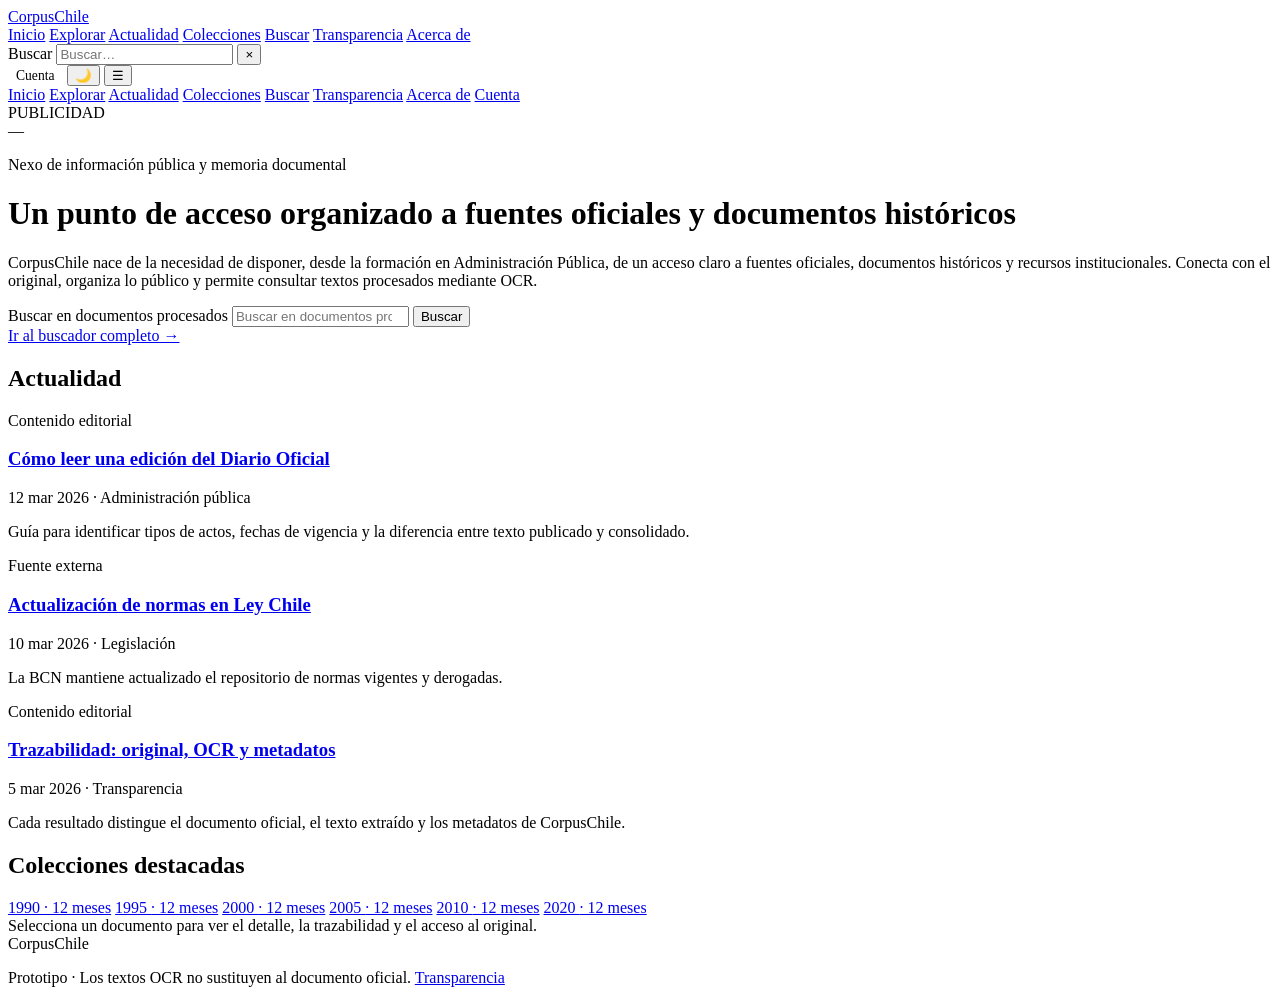
==== commit 49e7a16c: "Add files via upload" ====
--- a/index.html
+++ b/index.html
@@ -1,1259 +1,140 @@
 <!DOCTYPE html>
-<html lang="es">
+<html lang="es" data-theme="light">
 <head>
-<meta charset="UTF-8">
-<meta name="viewport" content="width=device-width, initial-scale=1.0">
-<title>CorpusChile — Buscador documental</title>
-<link rel="icon" type="image/png" href="[data-uri]">
-<link rel="preconnect" href="https://fonts.googleapis.com">
-<link href="https://fonts.googleapis.com/css2?family=Source+Serif+4:opsz,wght@8..60,400;8..60,500;8..60,600;8..60,700&family=Inter:wght@400;500;600&display=swap" rel="stylesheet">
-<style>
-  :root{
-    --ink: #111827;
-    --ink-soft: #374151;
-    --grey: #6B7280;
-    --grey-line: #D8DCE3;
-    --paper: #FCFCFB;
-    --paper-raised: #FFFFFF;
-    --accent: #003B82;
-    --accent-deep: #002A5C;
-    --serif: 'Source Serif 4', Georgia, serif;
-    --sans: 'Inter', -apple-system, sans-serif;
-    --pdf-frame: #111827;
-  }
-  html[data-theme="dark"]{
-    --ink: #EDEAF4;
-    --ink-soft: #C9C3DA;
-    --grey: #8B84A3;
-    --grey-line: #322C42;
-    --paper: #15121D;
-    --paper-raised: #1C1826;
-    --accent: #9D6DF0;
-    --accent-deep: #B892F5;
-    --pdf-frame: #9D6DF0;
-  }
-  html{ background: var(--paper); transition: background 0.2s ease; }
-  *{box-sizing:border-box;}
-  ::selection{ background: var(--accent); color: #fff; }
-  body{
-    margin:0;
-    font-family: var(--sans);
-    color: var(--ink);
-    background: var(--paper);
-    transition: background 0.2s ease, color 0.2s ease;
-  }
-  a{ color: var(--accent); text-decoration:none; }
-  a:hover{ color: var(--accent-deep); text-decoration:underline; }
-
-  /* ---- top bar ---- */
-  .topbar{
-    display:flex;
-    align-items:center;
-    justify-content:space-between;
-    gap: 24px;
-    padding: 14px 28px;
-    background: var(--paper-raised);
-    border-bottom: 1px solid var(--grey-line);
-    position: relative;
-    z-index: 5;
-  }
-  .search-field{
-    display:flex;
-    align-items:center;
-    border: 1px solid var(--grey-line);
-    border-radius: 3px;
-    padding: 8px 12px;
-    max-width: 420px;
-    width: 100%;
-    background: var(--paper);
-  }
-  .search-field input{
-    border:none; outline:none; background:transparent;
-    font-family: 'Times New Roman', Times, serif; font-size: 15px; color: var(--ink);
-    width: 100%;
-  }
-  .search-field input::placeholder{ color: var(--grey); }
-  .search-field svg{ flex-shrink:0; margin-right:8px; }
-  .search-clear{
-    display:none;
-    flex-shrink:0;
-    align-items:center;
-    justify-content:center;
-    width: 18px;
-    height: 18px;
-    margin-left: 6px;
-    border:none;
-    background: var(--grey-line);
-    color: var(--ink-soft);
-    border-radius: 50%;
-    font-size: 12px;
-    line-height: 1;
-    cursor: pointer;
-    padding: 0;
-  }
-  .search-clear:hover{ background: var(--accent); color: #fff; }
-  .search-field.has-text .search-clear{ display:flex; }
-
-  .brand{
-    display:flex;
-    align-items:center;
-    gap:14px;
-    justify-self:center;
-    cursor: pointer;
-  }
-  .brand:hover{ text-decoration:none; }
-  .brand img{ height: 34px; width:auto; transition: filter 0.2s ease; }
-  html[data-theme="dark"] .brand img{ filter: invert(1) brightness(1.1); }
-  .brand span{
-    font-family: var(--serif);
-    font-size: 19px;
-    font-weight: 600;
-    letter-spacing: 0.01em;
-    color: var(--ink);
-  }
-  .brand:hover span{ color: var(--accent); }
-
-  .menu-btn{
-    display:flex; flex-direction:column; gap:4px;
-    background:none; border:none; cursor:pointer; padding:6px;
-  }
-  .menu-btn span{ width:24px; height:2px; background: var(--ink); display:block; transition: background 0.15s ease; }
-  .menu-btn.active-menu span{ background: var(--accent); }
-
-  .theme-btn{
-    display:flex; align-items:center; justify-content:center;
-    width: 32px; height: 32px;
-    border: 1px solid var(--grey-line);
-    border-radius: 3px;
-    background: none;
-    color: var(--ink-soft);
-    cursor: pointer;
-    transition: color 0.15s ease, border-color 0.15s ease;
-  }
-  .theme-btn:hover{ color: var(--accent); border-color: var(--accent); }
-
-  /* ---- layout shell ---- */
-  .shell{
-    display:grid;
-    grid-template-columns: 64px 1fr 0px;
-    max-width: 1320px;
-    margin: 0 auto;
-    transition: grid-template-columns 0.28s ease;
-    align-items: start;
-  }
-  .shell.panel-open{
-    grid-template-columns: 64px 1fr 300px;
-  }
-  @media (max-width: 980px){
-    .shell{ grid-template-columns: 1fr; }
-    .shell.panel-open{ grid-template-columns: 1fr; }
-    .ad-rail{ display:none; }
-  }
-
-  .ad-rail{
-    border-right: 1px solid var(--grey-line);
-    padding: 24px 8px;
-    display:flex;
-    align-items:flex-start;
-    justify-content:center;
-  }
-  .ad-slot{
-    writing-mode: vertical-rl;
-    color: var(--grey);
-    font-size: 11px;
-    letter-spacing: 0.08em;
-    border: 1px solid #E5E7EB;
-    background: var(--paper-raised);
-    padding: 10px 6px;
-    height: 420px;
-    display:flex; align-items:center; justify-content:center;
-  }
-
-  main{ padding: 24px 28px 60px; min-width:0; }
-
-  .clock-badge{
-    display:inline-flex;
-    align-items:center;
-    gap:6px;
-    background: var(--accent);
-    color:#fff;
-    font-size:12px;
-    font-family: var(--sans);
-    padding: 6px 12px;
-    border-radius: 3px;
-    float:right;
-    margin-bottom: 18px;
-    font-variant-numeric: tabular-nums;
-  }
-
-  .intro{
-    font-family: var(--serif);
-    font-size: 15px;
-    color: var(--ink-soft);
-    max-width: 640px;
-    line-height: 1.55;
-    margin: 4px 0 28px;
-    clear:both;
-  }
-
-  .doc-grid{
-    display:grid;
-    grid-template-columns: 1.6fr 1fr;
-    gap: 1px;
-    background: var(--grey-line);
-    border: 1px solid var(--grey-line);
-  }
-  .doc-card{
-    background: var(--paper-raised);
-    display:flex;
-    flex-direction:column;
-    cursor: pointer;
-    transition: background 0.15s ease;
-  }
-  .doc-card:hover{ background: #FBFBF9; }
-  .doc-card.active{ border-left: 4px solid var(--accent); }
-  .doc-card.tall{ grid-row: span 2; }
-  .results-count{
-    font-size: 12.5px;
-    color: var(--grey);
-    margin: 0 0 10px;
-  }
-  .results-count strong{ color: var(--ink-soft); font-weight: 600; }
-  .search-view-back{
-    display: inline-block;
-    background: none;
-    border: none;
-    color: var(--accent);
-    font-size: 13px;
-    font-weight: 500;
-    cursor: pointer;
-    padding: 0 0 16px;
-    font-family: var(--sans);
-  }
-  .search-view-back:hover{ color: var(--accent-deep); text-decoration: underline; }
-  .search-view-title{
-    font-family: var(--serif);
-    font-size: 19px;
-    font-weight: 600;
-    color: var(--ink);
-    margin: 0 0 16px;
-  }
-  .search-view-filters{
-    display: flex;
-    gap: 20px;
-    margin-bottom: 18px;
-    padding-bottom: 16px;
-    border-bottom: 1px solid var(--grey-line);
-  }
-  .search-view-filters label{
-    display: flex;
-    flex-direction: column;
-    gap: 4px;
-    font-size: 11.5px;
-    color: var(--grey);
-    font-family: var(--sans);
-  }
-  .search-view-filters select{
-    font-family: var(--sans);
-    font-size: 13px;
-    color: var(--ink);
-    background: var(--paper);
-    border: 1px solid var(--grey-line);
-    border-radius: 3px;
-    padding: 6px 8px;
-  }
-  .no-results{
-    grid-column: 1 / -1;
-    padding: 30px 4px;
-    color: var(--grey);
-    font-family: var(--serif);
-    font-size: 14px;
-  }
-  .no-results-view{
-    padding: 20px 0;
-    color: var(--grey);
-    font-family: var(--serif);
-    font-size: 14px;
-  }
-  .doc-header{
-    display:flex;
-    align-items:baseline;
-    gap:10px;
-    padding: 14px 18px;
-    border-bottom: 1px solid var(--grey-line);
-  }
-  .doc-number{
-    font-family: var(--serif);
-    font-size: 13px;
-    color: var(--accent);
-    font-weight:600;
-  }
-  .doc-title{
-    font-family: var(--serif);
-    font-size: 18px;
-    font-weight: 600;
-    color: var(--ink);
-  }
-  .doc-body{
-    padding: 18px;
-    flex:1;
-    display:flex;
-    flex-direction:column;
-    justify-content:space-between;
-  }
-  .doc-body p{
-    font-size: 13.5px;
-    color: var(--ink-soft);
-    line-height:1.6;
-    margin: 0 0 16px;
-  }
-  .fulltext-list{
-    margin-top: 8px;
-  }
-  .fulltext-item{
-    padding: 14px 2px;
-    border-bottom: 1px solid var(--grey-line);
-  }
-  .fulltext-item:first-child{
-    border-top: 1px solid var(--grey-line);
-  }
-  .fulltext-title{
-    display: block;
-    font-family: var(--serif);
-    font-size: 16px;
-    font-weight: 600;
-    color: var(--accent);
-    cursor: pointer;
-    margin-bottom: 2px;
-  }
-  .fulltext-title:hover{ color: var(--accent-deep); }
-  .fulltext-count{
-    display: block;
-    font-size: 11.5px;
-    color: var(--grey);
-    margin-bottom: 8px;
-  }
-  .fulltext-snippets{
-    list-style: none;
-    margin: 0;
-    padding: 0;
-  }
-  .fulltext-snippets li{
-    font-size: 12.5px;
-    color: var(--grey);
-    line-height: 1.6;
-    padding: 5px 0;
-  }
-  .show-more-btn{
-    display: inline-block;
-    font-size: 12px;
-    font-weight: 600;
-    color: var(--accent);
-    background: none;
-    border: none;
-    padding: 4px 0 0;
-    cursor: pointer;
-    font-family: var(--sans);
-  }
-  .show-more-btn:hover{ color: var(--accent-deep); text-decoration: underline; }
-  .fulltext-more-link{
-    display: block;
-    margin-top: 10px;
-    padding: 10px 0;
-    font-family: var(--sans);
-    font-size: 13px;
-    font-weight: 600;
-    color: var(--accent);
-    text-decoration: none;
-  }
-  .fulltext-more-link:hover{ color: var(--accent-deep); text-decoration: underline; }
-  .doc-body button.doc-link{
-    font-size: 13px;
-    font-weight: 500;
-    background:none; border:none; padding:0;
-    color: var(--accent); cursor:pointer; font-family: var(--sans);
-    text-align:left;
-  }
-  .doc-body button.doc-link:hover{ color: var(--accent-deep); text-decoration:underline; }
-  .doc-meta{
-    font-size: 11.5px;
-    color: var(--grey);
-    margin-top: 10px;
-  }
-  .doc-news{
-    position: relative;
-    display: block;
-    height: 150px;
-    margin: 14px 18px 0;
-    overflow: hidden;
-    text-decoration: none;
-  }
-  .doc-news-bg{
-    position: absolute;
-    inset: 0;
-    width: 100%;
-    height: 100%;
-    object-fit: cover;
-    display: block;
-  }
-  .doc-news-bg.doc-news-fallback{
-    background: var(--accent);
-    display: flex;
-    align-items: center;
-    justify-content: center;
-    color: #fff;
-  }
-  .doc-news-bg.doc-news-fallback svg{ width: 40px; height: 40px; opacity: 0.6; }
-  .doc-news-scrim{
-    position: absolute;
-    inset: 0;
-    background: rgba(0,0,0,0.5);
-  }
-  .doc-news-text{
-    position: relative;
-    z-index: 2;
-    height: 100%;
-    display: flex;
-    flex-direction: column;
-    justify-content: flex-end;
-    padding: 12px 14px;
-  }
-  .doc-news-label{
-    display: block;
-    font-family: var(--sans);
-    font-size: 10px;
-    font-weight: 600;
-    letter-spacing: 0.04em;
-    color: rgba(255,255,255,0.8);
-    margin-bottom: 4px;
-  }
-  .doc-news-headline{
-    display: block;
-    font-family: var(--serif);
-    font-size: 14.5px;
-    font-weight: 600;
-    line-height: 1.3;
-    color: #fff;
-  }
-  .doc-news:hover .doc-news-scrim{ background: rgba(0,0,0,0.35); }
-
-  .filler{
-    margin-top: 26px;
-    padding-top: 18px;
-    border-top: 1px solid var(--grey-line);
-    max-width: 760px;
-  }
-  .filler p{
-    font-family: var(--serif);
-    font-size: 14px;
-    line-height: 1.9;
-    margin: 0 0 10px;
-    padding-bottom: 8px;
-    border-bottom: 1px dotted var(--grey-line);
-  }
-  .filler p a{
-    color: var(--ink-soft);
-  }
-  .filler p a:hover{
-    color: var(--accent);
-    text-decoration: none;
-  }
-
-  /* ---- detail panel (opens on card press) ---- */
-  .panel{
-    border-left: 1px solid var(--grey-line);
-    overflow: hidden;
-    white-space: nowrap;
-    background: var(--paper-raised);
-  }
-  .panel-inner{
-    padding: 22px 22px 40px;
-    width: 260px;
-    white-space: normal;
-    opacity: 0;
-    transition: opacity 0.2s ease 0.1s;
-  }
-  .shell.panel-open .panel-inner{ opacity: 1; }
-
-  .panel-head{
-    display:flex;
-    align-items:flex-start;
-    justify-content:space-between;
-    gap: 10px;
-    margin-bottom: 6px;
-  }
-  .panel-eyebrow{
-    font-family: var(--serif);
-    font-size: 12px;
-    color: var(--accent);
-    font-weight:600;
-  }
-  .panel-close{
-    background:none; border:none; cursor:pointer;
-    font-size: 18px; line-height:1; color: var(--grey);
-    padding: 0 2px;
-  }
-  .panel-close:hover{ color: var(--ink); }
-  .panel-title{
-    font-family: var(--serif);
-    font-size: 20px;
-    font-weight: 600;
-    margin: 4px 0 12px;
-    line-height:1.3;
-  }
-  .panel-desc{
-    font-size: 13px;
-    color: var(--ink-soft);
-    line-height: 1.6;
-    margin: 0 0 20px;
-  }
-  .pdf-preview-wrap{
-    margin: 0 0 16px;
-  }
-  .doc-cover{
-    position: relative;
-    display: flex;
-    align-items: center;
-    justify-content: center;
-    width: 100%;
-    aspect-ratio: 3 / 4;
-    background: var(--accent);
-    text-decoration: none;
-    overflow: hidden;
-    transition: background 0.15s ease;
-  }
-  .doc-cover:hover{ background: var(--accent-deep); }
-  .doc-cover-logo{
-    width: 42%;
-    height: auto;
-    filter: invert(1) brightness(1.15);
-    position: relative;
-    z-index: 2;
-    transition: opacity 0.25s ease;
-  }
-  .doc-cover-page{
-    position: absolute;
-    inset: 0;
-    width: 100%;
-    height: 100%;
-    object-fit: cover;
-    object-position: top;
-    z-index: 1;
-    opacity: 0;
-    transition: opacity 0.25s ease;
-  }
-  .doc-cover:hover .doc-cover-logo{ opacity: 0; }
-  .doc-cover:hover .doc-cover-page{ opacity: 1; }
-  .pdf-preview-caption{
-    font-size: 11.5px;
-    color: var(--grey);
-    margin: 8px 0 0;
-    text-align: center;
-  }
-  .panel-subtitle{
-    font-family: var(--serif);
-    font-size: 12px;
-    color: var(--grey);
-    margin: 0 0 10px;
-  }
-  .panel-list{
-    list-style:none; margin:0; padding:0;
-    border-top: 1px solid var(--grey-line);
-  }
-  .panel-list li{ border-bottom: 1px solid var(--grey-line); }
-  .panel-list a{
-    display:block;
-    padding: 10px 2px;
-    font-family: var(--serif);
-    font-size: 14.5px;
-    color: var(--ink);
-  }
-  .panel-list a:hover{ color: var(--accent); text-decoration:none; }
-
-  .panel-placeholder{
-    padding: 40px 20px;
-    color: var(--grey);
-    font-size: 13px;
-    text-align:center;
-    line-height: 1.6;
-  }
-
-  /* ---- closable ad popup ---- */
-  .ad-popup{
-    position: fixed;
-    right: 24px;
-    bottom: 24px;
-    width: 260px;
-    background: var(--paper-raised);
-    border: 1px solid var(--grey-line);
-    box-shadow: 0 8px 24px rgba(17,24,39,0.12);
-    padding: 16px;
-    transform: translateY(12px);
-    opacity: 0;
-    pointer-events: none;
-    transition: all 0.25s ease;
-    z-index: 20;
-  }
-  .ad-popup.visible{
-    transform: translateY(0);
-    opacity: 1;
-    pointer-events: auto;
-  }
-  .ad-popup-top{
-    display:flex; justify-content:space-between; align-items:center;
-    margin-bottom: 10px;
-  }
-  .ad-popup-label{
-    font-size: 10.5px;
-    letter-spacing: 0.06em;
-    color: var(--grey);
-  }
-  .ad-popup-close{
-    background:none; border:none; cursor:pointer;
-    font-size: 16px; color: var(--grey); line-height:1;
-  }
-  .ad-popup-close:hover{ color: var(--ink); }
-  .ad-popup-body{
-    height: 140px;
-    border: 1px dashed var(--grey-line);
-    display:flex; align-items:center; justify-content:center;
-    color: var(--grey);
-    font-size: 12px;
-  }
-</style>
+  <meta charset="UTF-8">
+  <meta name="viewport" content="width=device-width, initial-scale=1.0">
+  <title>CorpusChile — Nexo de información pública y memoria documental</title>
+  <meta name="description" content="CorpusChile conecta con fuentes oficiales, organiza información pública y permite consultar documentos procesados mediante OCR.">
+  <link rel="preconnect" href="https://fonts.googleapis.com">
+  <link rel="preconnect" href="https://fonts.gstatic.com" crossorigin>
+  <link href="https://fonts.googleapis.com/css2?family=Source+Serif+4:opsz,wght@8..60,400;8..60,500;8..60,600;8..60,700&family=Inter:wght@400;500;600&display=swap" rel="stylesheet">
+  <link rel="stylesheet" href="css/main.css">
 </head>
 <body>
 
   <header class="topbar">
-    <div class="search-field" id="searchField">
-      <svg width="16" height="16" viewBox="0 0 24 24" fill="none" stroke="#6B7280" stroke-width="2"><circle cx="11" cy="11" r="7"/><line x1="21" y1="21" x2="16.65" y2="16.65"/></svg>
-      <input type="text" id="searchInput" placeholder="Buscar en el corpus documental de Chile…">
-      <button type="button" class="search-clear" id="searchClear" aria-label="Borrar búsqueda">✕</button>
-    </div>
-    <a class="brand" href="#" id="brandHome" aria-label="Ir a la página principal">
-      <img src="[data-uri]" alt="CorpusChile">
-      <span>CorpusChile</span>
+    <a class="brand" href="./" aria-label="CorpusChile — inicio">
+      <img class="logo-light" src="assets/color.png" alt="" width="32" height="32" onerror="this.style.display='none'">
+      <img class="logo-dark" src="assets/no-color.png" alt="" width="32" height="32" onerror="this.style.display='none'">
+      <span class="brand-name">CorpusChile</span>
     </a>
-    <div style="display:flex; align-items:center; gap:14px;">
-      <button class="theme-btn" id="themeBtn" aria-label="Cambiar a modo oscuro">
-        <svg id="themeIconSun" width="18" height="18" viewBox="0 0 24 24" fill="none" stroke="currentColor" stroke-width="2" stroke-linecap="round"><circle cx="12" cy="12" r="4"/><path d="M12 2v2M12 20v2M4.9 4.9l1.4 1.4M17.7 17.7l1.4 1.4M2 12h2M20 12h2M4.9 19.1l1.4-1.4M17.7 6.3l1.4-1.4"/></svg>
-        <svg id="themeIconMoon" width="18" height="18" viewBox="0 0 24 24" fill="none" stroke="currentColor" stroke-width="2" stroke-linecap="round" style="display:none"><path d="M21 12.8A9 9 0 1 1 11.2 3a7 7 0 0 0 9.8 9.8Z"/></svg>
-      </button>
-      <button class="menu-btn" id="menuBtn" aria-label="Menú"><span></span><span></span><span></span></button>
+
+    <nav class="nav-main" aria-label="Principal">
+      <a href="./" aria-current="page">Inicio</a>
+      <a href="explorar/">Explorar</a>
+      <a href="actualidad/">Actualidad</a>
+      <a href="colecciones/">Colecciones</a>
+      <a href="buscar/">Buscar</a>
+      <a href="transparencia/">Transparencia</a>
+      <a href="acerca/">Acerca de</a>
+    </nav>
+
+    <div class="topbar-actions">
+      <form class="search-field" id="searchFieldTop" action="buscar/" method="get" role="search">
+        <label class="sr-only" for="qTop">Buscar</label>
+        <input type="search" id="qTop" name="q" placeholder="Buscar…" autocomplete="off">
+        <button type="button" class="search-clear" id="searchClearTop" title="Limpiar" aria-label="Limpiar">×</button>
+      </form>
+      <a href="cuenta/" style="font-size:0.85rem;font-weight:500;color:var(--ink-soft);text-decoration:none;padding:6px 8px;">Cuenta</a>
+      <button type="button" class="theme-btn" id="themeBtn" title="Cambiar tema" aria-label="Cambiar tema">🌙</button>
+      <button type="button" class="menu-btn" id="menuBtn" aria-label="Abrir menú" aria-expanded="false">☰</button>
     </div>
   </header>
 
+  <nav class="nav-mobile" id="navMobile" aria-label="Menú móvil">
+    <a href="./" aria-current="page">Inicio</a>
+    <a href="explorar/">Explorar</a>
+    <a href="actualidad/">Actualidad</a>
+    <a href="colecciones/">Colecciones</a>
+    <a href="buscar/">Buscar</a>
+    <a href="transparencia/">Transparencia</a>
+    <a href="acerca/">Acerca de</a>
+    <a href="cuenta/">Cuenta</a>
+  </nav>
+
   <div class="shell" id="shell">
-    <aside class="ad-rail">
+    <aside class="ad-rail" aria-label="Publicidad">
       <div class="ad-slot">PUBLICIDAD</div>
     </aside>
 
     <main>
-      <span class="clock-badge" id="clockBadge">🕒 Santiago, Chile</span>
+      <div class="clock-badge" id="clockBadge">—</div>
 
-      <div id="homeView">
-        <p class="intro">CorpusChile reúne leyes, decretos, censos, boletines, archivos históricos y documentos públicos de Chile en un único espacio de búsqueda, exploración y análisis.</p>
+      <p class="hero-descriptor">Nexo de información pública y memoria documental</p>
+      <h1 class="hero-title">Un punto de acceso organizado a fuentes oficiales y documentos históricos</h1>
 
-        <p class="results-count" id="resultsCount"></p>
-        <div class="doc-grid" id="docGrid"></div>
-        <div class="fulltext-list" id="fulltextList"></div>
+      <p class="intro">
+        CorpusChile nace de la necesidad de disponer, desde la formación en Administración Pública,
+        de un acceso claro a fuentes oficiales, documentos históricos y recursos institucionales.
+        Conecta con el original, organiza lo público y permite consultar textos procesados mediante OCR.
+      </p>
 
-        <div class="filler">
-          <p><a href="https://www.bcn.cl/portal/" target="_blank" rel="noopener">Actas del Congreso Nacional — Biblioteca del Congreso Nacional</a></p>
-          <p><a href="https://www.diariooficial.interior.gob.cl/edicionelectronica/" target="_blank" rel="noopener">Diario Oficial — normas publicadas hoy</a></p>
-          <p><a href="https://www.pjud.cl/" target="_blank" rel="noopener">Fallos de la Corte Suprema — Poder Judicial de Chile</a></p>
-          <p><a href="https://www.ine.gob.cl/" target="_blank" rel="noopener">Informes del INE — estadísticas oficiales</a></p>
-          <p><a href="https://www.bcn.cl/leychile/consulta/buscador_tratados" target="_blank" rel="noopener">Convenios internacionales suscritos por Chile — buscador de tratados</a></p>
-          <p><a href="https://www.dipres.gob.cl/598/w3-propertyvalue-15490.html" target="_blank" rel="noopener">Presupuesto público — ejecución por ministerio (DIPRES)</a></p>
-          <p><a href="https://www.archivonacional.gob.cl/" target="_blank" rel="noopener">Archivo histórico — Archivo Nacional de Chile</a></p>
-          <p><a href="https://www.ide.cl/" target="_blank" rel="noopener">Mapas y catastros — Sistema Nacional de Información Territorial</a></p>
+      <form class="search-home" action="buscar/" method="get" role="search">
+        <label class="sr-only" for="qHome">Buscar en documentos procesados</label>
+        <input type="search" id="qHome" name="q" placeholder="Buscar en documentos procesados…" autocomplete="off">
+        <button type="submit">Buscar</button>
+      </form>
+      <a class="link-advanced" href="buscar/">Ir al buscador completo →</a>
+
+      <div class="results-count" id="resultsCount"></div>
+      <div class="doc-grid" id="docGrid"></div>
+      <div class="fulltext-list" id="fulltextList"></div>
+
+      <!-- Actualidad (3) -->
+      <section class="section-block" aria-labelledby="act-title">
+        <h2 id="act-title">Actualidad</h2>
+        <div class="cards-row">
+          <article class="card-mini">
+            <span class="tag tag-editorial">Contenido editorial</span>
+            <h3><a href="actualidad/">Cómo leer una edición del Diario Oficial</a></h3>
+            <p class="meta">12 mar 2026 · Administración pública</p>
+            <p>Guía para identificar tipos de actos, fechas de vigencia y la diferencia entre texto publicado y consolidado.</p>
+          </article>
+          <article class="card-mini">
+            <span class="tag tag-external">Fuente externa</span>
+            <h3><a href="https://www.bcn.cl/leychile" rel="noopener" target="_blank">Actualización de normas en Ley Chile</a></h3>
+            <p class="meta">10 mar 2026 · Legislación</p>
+            <p>La BCN mantiene actualizado el repositorio de normas vigentes y derogadas.</p>
+          </article>
+          <article class="card-mini">
+            <span class="tag tag-editorial">Contenido editorial</span>
+            <h3><a href="transparencia/">Trazabilidad: original, OCR y metadatos</a></h3>
+            <p class="meta">5 mar 2026 · Transparencia</p>
+            <p>Cada resultado distingue el documento oficial, el texto extraído y los metadatos de CorpusChile.</p>
+          </article>
         </div>
-      </div>
+      </section>
 
-      <div id="searchView" style="display:none;">
-        <button type="button" class="search-view-back" id="searchViewBack">← Volver a la portada</button>
-        <h2 class="search-view-title">Todos los resultados para "<span id="searchViewQuery"></span>"</h2>
-        <div class="search-view-filters">
-          <label>Año
-            <select id="filterYear"><option value="">Todos</option></select>
-          </label>
-          <label>Día
-            <select id="filterDay"><option value="">Todos</option></select>
-          </label>
+      <!-- Colecciones -->
+      <section class="section-block" aria-labelledby="col-title">
+        <h2 id="col-title">Colecciones destacadas</h2>
+        <div class="col-chips">
+          <a class="col-chip" href="colecciones/">1990 <span>· 12 meses</span></a>
+          <a class="col-chip" href="colecciones/">1995 <span>· 12 meses</span></a>
+          <a class="col-chip" href="colecciones/">2000 <span>· 12 meses</span></a>
+          <a class="col-chip" href="colecciones/">2005 <span>· 12 meses</span></a>
+          <a class="col-chip" href="colecciones/">2010 <span>· 12 meses</span></a>
+          <a class="col-chip" href="colecciones/">2020 <span>· 12 meses</span></a>
         </div>
-        <p class="results-count" id="searchViewCount"></p>
-        <div class="fulltext-list" id="searchViewList"></div>
-      </div>
+      </section>
     </main>
 
-
-    <aside class="panel">
+    <!-- Panel de detalle -->
+    <aside class="panel" id="panel" aria-label="Detalle del documento">
       <div class="panel-inner" id="panelInner">
-        <div class="panel-placeholder">Selecciona un documento para ver su detalle aquí.</div>
+        <div class="panel-placeholder">Selecciona un documento para ver el detalle, la trazabilidad y el acceso al original.</div>
       </div>
     </aside>
   </div>
 
-  <div class="ad-popup" id="adPopup">
-    <div class="ad-popup-top">
-      <span class="ad-popup-label">PUBLICIDAD</span>
-      <button class="ad-popup-close" id="adClose" aria-label="Cerrar">✕</button>
+  <footer class="site-footer">
+    <div class="footer-inner">
+      <div class="footer-brand">CorpusChile</div>
+      <p class="footer-copy">Prototipo · Los textos OCR no sustituyen al documento oficial. <a href="transparencia/">Transparencia</a></p>
     </div>
-    <div class="ad-popup-body">Espacio publicitario</div>
-  </div>
+  </footer>
 
-<script>
-  const FULLTEXT_DO_1990_01_02 = "DIARIO OFICIAL DE LA REPUBLICA DE CHILE Santiago, Martes 2 de Enero de 1990 Edición de 116 Páginas Ejemplar del día $ 100.— (IVA incluido) Atrasado $ 200.— (IVA incluido) SUMARIO PODER EJECUTIVO MINISTERIO DEL INTERIOR SUBSECRETARIA DEL, INTERIOR Decreto número 316.— Prorroga suplencia en el cargo de Alcalde de la Municipalidad de Freirina .......... 2 Decreto número 446.— Nombra Al- calde en la Municipalidad de Freirina, encalidad detitular ......... ee Decreto número 1.015.— Nombra Al- calde en la Municipalidad de Licantén, en calidad de interino. . ........re..- 3 Decreto número 1,427,— Nombra Al- calde en la Municipalidad de V¡!pnrlfscº3 Decreto número 1.791.— Autoriza a vehículos que índica para clrcular sín dis- co distintivo y en días que señala. ..... 3 Decreto número 1.829.— Autoriza circulación de vehículos que Indica. ...3 Secretaría y Administración General - Decretos números 1,672, 1,682, 4.726. 1.754, 1.758, 1.761, 1.,801, 1.804, 1.823 y 1.825, de 1989 que aprueban modifica- ciones de estatuto a juntas de vecinos, or- ganizaciones funcionales y clubes depor- tivos, de acuerdo a la Ley número 16.880, y su Reglamento .........e.eseeee 3 MINISTERIO DE ECONOMIA, FOMENTO Y RECONSTRUCCION SUBSECRETARIA DE ECONOMIA, FOMENTO Y RECONSTRUCCION Superintendencia de Electricidad y Combustibles Solicita concesión definitiva línea Cu- recautín-Río Amantible ............ 4 Departamento de Propiedad Industrial Nómina de marcas comerciales solici- tadas por personas que indica . ....... 5 SUBSECRETARIA DE PESCA Extracto de resolución número 1.932. de 1989 5 MINISTERIO DE JUSTICIA Decreto número 1.342.— Concede personalidad jurídica y aprueba estatutos a “Fundación Marcelo Astoreca Correa”. deSantiago........een-emrreerees 5 MINISTERIO DE 'OBRAS PUBLICAS Dirección General de Aguas Solicitudes de Particulares Solicitudes de aprovechamiento de aguas que indica . ................. 5 MINISTERIO DE TRANSPORTES Y TELECOMUNICACIONES SUBSECRETARIA DE TELECOMUNICACIONES Solicitudes de modificación y conce- sión de radiodifusión sonora en frecuen- cía modulada ................... 15 MINISTERIO DE AGRICULTURA Servicio Agrícola y Ganadero Determina derechos de aprovecha- miento de aguas que indica. ........ 15 MINISTERIO DEL TRABAJO Y PREVISION SOCIAL SUBSECRETARIA DE PREVISION SOCIAL Superintendencia de Administradoras de Fondos de Pensiones Acuerdo de celasificación de Instru- mentos Financieros de Oferta Pública adoptado por la Comisión Clasificadora de Riesgo.. 16 MUNICIPALIDADES Municipalidad de Rancagua Decreto alcaldicio número |.525 exen- to.de 1989 ........e..emoeneas 7 Municipalidad de Conchalí Extracto de decreto alcaldicio exento número 181. de 1989.............. 18 ESCRITURAS SOCIALES Sociedades Anónimas “Los Acantos $.,A.”, “Lo Cañeas S.A.”. “Editorial Aconcagua S.A.”. “El Lleu- que S.A.”. “Foster Wheeler ChileS.A.” e “Importadora y Exportadora Impex So- cledad Anónima\" .18 “Industria Mecánica Vopt S.A.” y “Falconbridge ChileS.A.” ......... 19 Otras Sociedades “Multitiendas Guillermo Miranda Li- mitada”. “Alver Producciones y Publici- dad Limitada”, “Sociedad Comercial Sa- las y Núñez Limitada”. \"Forestal Pedro de Valdivia Limitada”. “Sociedad de Co- municaciones Qualitas Ltda.” y “So- ciedad Comercial José Baraqui e Hijos Limitada”, “Propiedades Vallenar Limi- tade” e “Inversiones Truful Limitada” 19 “Hoffmann's House Limitada”. “In- versiones O'Carrol Limitada”. “Comer- cial Málaga Limitada”. “Sociedad Pro- ductora de Madio, Prensa v Televisión Limitada”, “Distribuidora de Alimentos Demsky Hermanos Limitada”. “Araneda y Marconi Limitada\" y “Azócar y Blanu- boer Limitada”...........eemre-- 20 “Osorio y Compañía Limitada”. “To- vije Limitada\", “Hilados Angopel Limi- tada”, “Raúl Zaldúa y Compañía Limi-.. tada”, “Sociedad Inmobillaria Frindt Li- mitada”, “Constructora de Obras Gene- rales Limitada”. “Transportes Santa Bárbara Limitada” y “Agrícola. Gana- dera, Forestal y Transportes Pilmaico Li- mitade”. ... ........erme=.. rr . “Impresiones Serigráficas Publix Limi- tada”.......errexereneeenares ..22.. CONTRATOS DE PRENDA Walter Antebach e Hijos y Cía. Ltda. Western Agrícola Limitad: ETuitS.A, . .rerevevereevconres ..26 Manuel Segundo Carrasco Soto, Pedro Segundo Rojas Soto, Nadia del Carmen Yáñez Troncoso, Fulvio Gabino Oñate Alveal. Gabriel Roberto Artigues Mag- na, Aquiles Mauricio Hachi Lara, Ma- nuel Antonio Cancino Salgado y María Gertrudis Hernández Silva ......... 27 Héctor Abelardo Villalobos Rodrf- quez, Luis Tulio Agustín Navarro Bovo- ne lván Rolando Hachim Lara. Jorge Toro Olavarría. Agrícola Kiwi Master Limitada, Marisol Herrera Contreras, Radisav Spasojevic Janic, Rubén Acuña Salinas, Ernestina Luz Mancilla Gajardo vy Juan Aurelio Segundo Toro Páez ...28 Servicios Agrícolas Ermita Limitada, Jaime del Resario Parra Escobar, Serglo Conzález Vergara. Servicios Agrícolas Ermita Limitada, Fernando Recio Ol- guín, Melva Ninoska Espinoza Rudolph, Nicolás del Carmen -Astorga Arancibia, Juan Enrique Helo Harris, Eduardo Iván Muñoz Quiroga y Fernando del Carmen Cisternas Díaz. .29 Guillermo Ti César Enríque Gormás Pfeng, José Anto. nío Vicencio Borvarán, Manuel Segundo Olivares Astudillo, Sergio Mario Renato Devagnino Acuña, Osvaldo Patricio Del- gado Leiva, Moisés de las Mercedes Guerra Vega, Comercial y Servicios Ren- tamóvil Limitada, Procesadora de Pro- ductos del Agro Limitada, Salvador Mac-Clure Alamo y Sociedad Agrope- cuaria Campanario Limitada. ...30 Sofanor Mansilla Hernández, Julián Federico Pérez Revdet, Francisco Pieper Spieker, José Eduardo Tagle Ruiz-Tagle, José Francisco Correa Jouanne, Agricola Emilio Amenábar y Compañía Limita- da. Saliver Limitada, Erica Hechenleit- ner Winkler, Avila y Bedecarratz Limi- tada y Alimentos Balanceados Cintazul Sociedad Agrícola y Huillinco y Agrícola Don Pollo Limi!ad3¡3 Agrícola San Clemente Limiteda y Agrícola El Roble Limitada, Agrícola San Clemente Limitada. Agrícola San Clemeñte Limitada y Agrícola El Sauce Limitada y Sociedad Agrícola y Comer- cial El Parrón Limitada ........... 3 Juan Sergio Brand Laplagne, Mario Hernán Onetto Acuña, Leonidas del Carmen Lápez Aliaga. Agrícola e Tnmo- biliaria Montolín $.A.. Juan Víctor Ma- nuel Siri Arce, Ramón Alonso Hunt Leiva, Ana María Salgado Metamala. Berta Zapata Viltablanca. Equipos y Ser- vicios Antilhue Limitada y José Daniel Ortiz Alarcón .........-..e»2íve.. 35 Marcos Sepúlveda Pizarro, Contador, Hernández y Radic Limitada, Phillips Monseñor SA. y Compañía Limitada y Agrícola Don Diego Limitada ...... 36 Fábrica de Papeles Carrascal $.A.. Comercial Fran's Limitada. José Fran- cisco Rozas Maldonado. Jaime Linker Salas y Pereira Hermanos S.A. , 37 Seelmann y Compañía Li da. Francisco Javier Martínez Cid, Jorge Ju- lio Prieto Hansen y Cristián Javier Aguayo Conzález .........ereee.. 38 J. Mires y Compañía Limitada, Mi- guel Enrique Vergara Valenzuela, Enri- que Cartes Mellado, Cecilio Leandro Alonso Valenzuela, Oscar Ramírez Peña y Compañía Limitada, Celedonio del Carmen Arancibia Morales, Raúl Fer- nando Donoso Donoso, Ronny Hernán Albornoz Chaffe, Héctor Hugo Valdebe-. nito Callegos y Pablo Javier Manríquez Arellano .......ecerieerareciore p Luis Boris Ravest Toro, María Amalia Herrera Silva, Deodina del Rosario Mu-, ñoz Alonso, Teresa del Carmen Barrerz Miranda, Amalia Esperanza Robles Al- cayaga, Margarita Eliana Herreros Mar-. Mnez, Oscar Muñoz Esperguer, Pilar de Las Mercedes Ruiz Quinteros. Oscar Ale- jandro Butazzoni Alvarez, Héctor Eduardo Pardo Vásquez. Herdenson Flo-. res Ovarzún y Vivian Psola Barra Peña- Ñoza. .. iueinaoororieiee eee “ Guillermo Valilant Silva, Heriberto * Gustavo Palominos Reves. Mario Viveros Torres, Carlos Manuel Sánchez Ahuma- da, Hugo Mauricio Carrasco Carrasco, 'Sociedad Agrícola El Recreo Limitada, Constructora Ingepav Limitada. Hela- dería y Pastelería Itallana Limitada, Transportes Vega Ltda., Luis Fernando Ascuí Caraves y Jeannette de Lourdes Parker Ástorga ........e.ereeeees 41 . Carlos Raúl Pazos Ferre, Josefa Anto- nio Zugadi Echevarría. Álicia Mónica Méndez Fuentes, Nora Leontina Jor- quera Córdova, María Angélica Baraga- ño Jeldres. José Anrique Jofré Romero, José Héctor Barros Rojas, Rodrigo Arno!- do Fuenzalida Bunster, Pedro Muñoz Es- cobar, Pedro Altmann Levy. René Anto- nio Jiménez Alarcón, Richard Spencer Rivera, Nelson Rodolfo Bock Bustamante y José Segundo Valenzuela ......... 42 Maurizio Antonio Moretto Rubio, Da- niel Aurelio Cifuentes Molina. Nancy Velásquez Contreras, Arturo Grau Mar- tínez, Juan Carlos Bórquez Concha, Cooperativa de Agua Potable Santo Do- mingo Limitada. Marta Elida Díaz Amaro, Alexis Medina Quiroz, Horacio del Carmen Tapia. Rosa Ester Lepe Orellane, Luís Jorge Pardo Vera y Rosa Ester Lepe Orellana y Patricio Berroe- ta Narváez .....reorccrocrercero 43 Sociedad Agrícola El Aromo Limita- da. Castillo y Jorquerae Limitada, Empresa de Transportes Clima Limita- da, Sociedad Liliana Venturelli e Hijos Limitada, Ramón Alejandro Fuenzalida Díaz, Fernando Olave Velasco, 380 Chi- sal S.A., Omar Humberto Funtes Sando- val, Nora Gallegos Morales y Empresa de Aridos y Movimiento de Tierras Santa Gloria Limitada ...............:.44 Sergio Rodolfo Barrera Salinas, So- ciedad Corredora de Seguros Toconao Ltda., Leonardo Germán Gil Mardones, José Rodolfo Cárdenas Vásquez, Ale- jandro Enrique Avendafio Toro, Octavio - Antonio Gajardo Burgos, Mary Blanca Armijo Calvo y María Carlina Torres Reyes (2)...........e.ereieere 45 María Carlina de Los Angeles Torres Reves, Sociedad de Tral rtes Comer- ciales Limitada, Cloria mlar Pajarito Arce, Lilian Yanet Pérez Navarrete, Rodrigo Alejandro Manríquez Caldera, Carlos Héctor Leiva Moraga, Luis Alber. to Prado Díaz, Juan Alfonso Contreras Ortiz, Ricaro Martin Walsen Varela, Enrique Agustín Carrasco Ruy-Pérez, Alfredo Moore y Compañía Limitada y Patricio Samuel Pincheira Mera ..... 46 Angélica del Carmen Giglio Mestre, Lorenzo Eugenio Ale Moore, Víctor Ma- nuel Pulgar Cataldo, Emilio Oyarce Mu- ñoz, Luis Alberto Ramfrez Cost, Eduar- do Edmundo Guzmán Bozzo, Nelly del Carmen Aránguiz Rebolledo, Juan Enri- que Las Heras Rufatt, Juan José Bohle Proeschle, Ingrid Lotte Fiegelist Nielsen, Juan Marcelo Martínez Leiva, Eugenio Valdebenito Macho y Moisés Alejandro Retamal Véjar ..............e... 47 Waldo Alberta Caroca Canales, Víc- tor Carlos Hormazábal González, Víctor Hugo Varela Cisternas, Sergio Antonio Rueda Salazar, Omar Segundo Aravena Zárate, Jorge Antonio Julio Fenieux, “Carmen Luz Videla y Compañía Limita- da, Mario del Carmen Jofré Díaz, Luis Hernán Villarroel Morán. Luis Mario Nilo Matus y José Miguel Aguilera Díaz . enane 48 E . de Rojas Alvarez. Cargill Incorporated Limitada, Maderas San Vicente Limita- da, Guido Romualdo Coñi Lazo, Luis Roberto - Osorio Marchant, . Teodoro Sarralde y Compañía Limitada y Cris- tién Antonio Caballero Yueng ...... 49 Sociedad Industrial y Comercial El Villar Limitada, Luis Bernardo Jorquera Peñaloza, Gutiérrez Hermanos S.A.. Hernán Rafael Rojas Valdebenito, Co- mercial e Industrial Undurraga. Morán Limitada, Comercial Nueva Colón Li- mitada, Renato Juan Ahumads Cabanne e Inmobiliaria y Constructora Arcoci So- ciedad Anónima .........e....... 50 uan Federico Edgardo Cristensen Imonte, Enrique Gómez Ibáñez, Glo- ria Adela del Carmen Vargas Moreno, Iván Horacio León Pottstack, Eugenio Archivaldo Maya Moroso Rubén Jesús Cortés García, José Emilio Rojas Tapia, -Remo Alfieri Betta Dana, María José Carballal Pacla, Omar Martín Urbina Donoso, Olguita Del C. Quezada Rive- ros. Hosa Elena Olivares Parráguez, Eri- ka del C. Dahl Bravo, Luis Evaristo Mu- Aoz Soffia, Bernardita Rathkamp Có- mez, Navía Olivia Lagos Flores y Luis Humberto Tru1ill0 Trujillo. .. .51 Claudiz Paola Engracia Val ibe- ra, Pablo Alberto Marcelo González Xettler, Juan Eduardo Vivar Arteaga, Carlos Moisés Argel Contreras, Industria Textil Textilana S.A., Enrique Mario Márquez Blanco, Luis René Lara Ham, Ricardo Roberto Fernández Alegría, José Carlos Almonacid Oyarzo y Ruby Eliana de las Mercedes Molina Possel....... 52 Jorge Eduardo Kullmer Michalland, Arnoldo Adríano Muñoz Navarrete, Ma- nuel Alex San Martín San Martín, Luis Aliro Cornejo Vilches, Nora del-Carmen Escobar Segovia, Humberto Ruston Mi- randa, Sociedad Constructora Eléctrica y Comercia! Portada Limitada, Guiller- mo Thnen Miranda, Luz Marina Labbé Norambuena, Samuel Antonio Pereira Lizena e Irma Alarcón Vergara ..... 53 Victor Juri González, Maderas del Maule Limitada, Fuenzalida y León Li- mitada. Pedro Víctor Barros Venegas y Luis Armando Donoso Peláez , ...... 5 David Tonda y Asociados Limitada Liquidadores Oficiales de Seguros, Pilar Ar¡ueveque Aguayo, Adán Segundo Gon- zález - Villacura, Olegario Hernán Concha Moraga, Hernán René Benaven- “te Cash, Marlo Segundo Castro Romero, Clemencia del Carmen Becerra Cornejo y José Antonío Barrios Bisquertt ,....55 Alberto Agustín Crilli Gatica, Hu Víctor Navarrete Wilhelm, Luis Román Contreras Cómez, Vinificadora Mig Li- mitada, Román Eliecer Toledo Ibarra, Maríz Cristina Olave Sepúlveda, Jaime Jorge Nicomedes Guerra Valdés, Luis Humberto Muñoz Sánchez, Eduardo Enrique Bravo Torres y Agrícola San Francisco de Rauquén Limitada. ... 56 Frederic Pierre Almenara Bordes, Ma- río Núñez Ramírez, Andrés Heriberto Muñoz Prado, Sociedad Comercíal, Agrícola y Transportes Autonell y Com- pañía Limitada, Gastón Carlos Cami- nondo Vidal, Sociedad de Transportes Ulmo Limitada, Gonzalo Lagos Cruz, Hector Regino Taladriz Maza, Erik Axel Lovengreen Van Der Meijden, Luis Teo- - doro Schneíder Maturana, Esteban Ale- jandro Calaf Selinas y María Luisa del Carmen Cómez Bravo ............ 57 José Agustín Mena Arroyo, Hugo Fi- gueroa Faúndez, Jilberto Fernández Schulz, Francisco Javier Alvarez Alva- rez, Alejandro Antonio Krinfokai Rodrf- guez, Guillermo Kother Barra, Jaime Juan Roncagliolo Taj Taj y Guillermo Celso Quezada Méndez. ........... 58 Julio Nelson Jiménez Cea, Sociedad Comercial y Distribuidora Visión Claps Arenas Limitada, Enríque Orlando Orellana Salinas, Juan de Dios Ordenes Rojas, Alfonso Andrés Eyzaguirre Lira, . Marío René Rivas Saldías, Reginald Bath Chellew Jiménez, José Miguel Sanhueza Prado, Transportes Buchner Limitada, Silvio Reinaldo Musso Azúa, Humberto Francisco Zamoreno Cvketkovic Empresa Constructora Ecal Limitada 58 Andrómeda S.A., Impresos Especiales de Papel Limitada, Inversiones y Gestión Financiera Gefin Limitada, Jorge Anri- que Ahumada Ferrera, Sergio Alberto Zamorano Ortiz, Carlos Abel Brunetti Urrutia y Juana Vender Astrosa ..... 80 Margarita de las Mercedes Morales Navarro, Constructora de Obras Gene- rales Limitada, Richard Edgardo Gu- tiérrez Espinoza. Ana María Spencer Soublette, Sociedad de Transportes Oeste Limitada, Jorge Primo Camilo Arredon- de Rossi, Teresa Isabel Venegas Valien- te, José Victoriano Ordenes Leiva, Viole- 1a Rosa Vidaurre Heiremans v Arturo del Carmen Carrillo Vallejos .......... Gonzalo Andrés Billa Saavedra, Raúl Aguirre Morales, Rosa Bozó Meza, Martín Arturo Morelra Ponce, Carlos Humberto Velásquez Trujillo, Rosa Ele- na Bobenrieth Astete, Benjamín Eduardo Fuentes Lemus, Francisco Javier Muñoz Fontaine, Ernesto Moya Núñez, Nora Bruce Lara y Waldo Patricio Ovarzún Folsch.......r.resrerveneras .. 62 Gloria Raquel Vargas Carreño, Carlos Juan Braun Yáñez, Eumelia del Carmen Silva Bernales, Fernando Guerra Fran- covich, _ Rodrigo Alberto Carvacho Baillon, Harry Otoniel Pozo Madariaga, Juan Bautiste Tapia Parada, Humberto Agustín Chacón Moncada, Héctor Sergio r¡ru Guajardo y Pedro Ibán Peña Spu- en .. e irereieatarao e r eaogenr 83 Sociedad Impresora Cerminál Limita- da, Pedro Barriga Duque, Alejandro Patricio Gutiérrez Vergara, Orlando Aravena Vega, Hernán Antonio Manri- quez Morales, Carlos Alberto Vergare Bustos. Compañía Nacional Agrícola Fo- restal Limitada y Víctor Manzur Saba 84 Luis Lalanne Molinas, Agrícola El Aromo Limitada y Agrícola San Clemen- te Limitada, Sociedad Agrícola Sol del Sur Limitada, Luis Ricardo Ortuya .85 SAnenareivorrocarrireroreranea 87 - Mario 'Emesto' Carrasco Sandoval, Marcelo Ludovico Coulon Topp, José Al- herto Martínez Núñez, Luís Antonio En- cinas Lobos, Waldo Crescente Leal Va. lse1:h y Conservera y Pesquera Austral Anneioorrireciorereves eee 88 Sociedad Agrícola La Inca Límitada, Mario Alejandro Avila Corral, Víctor Enrique Berardi Peralta, Jorge Enrique Yáñez Paredes, Henry Bergen Oliviera, Eduardo Alberto Riquelme Hermosilla, María Angélica Colré Urroz y Hernán Alejandro Ibarra Barahona ........ [::) Ramón Serafin Lizana Orellana, Ro- sario Inmoblliara Limitada, Sociedad Importadora y Exportadora Quinta Re- glón Limiteda, Rodrigo Gonzalo Núñez Jaramillo, Mario Fernando Quezada Maldonado, Rita de las Mercedes Castro Castro, Luis Raúl Zúnigs Ramos, Carlos Roberto Huneeus Madge, Oscar Acevedo Abritúa, Susana María Vera Bacon, Ana Emilta Ivonne Muñoz Madariaga y De- niel Celis Santelices. .............. 70 Hugo Pizarro Rivera, René Hencoret Conzález, Guillermo Miguel Riveros Ro- jas, José Pedro Irrázaval de Castro, Ja- vier Ignacio Morales Flores, Hilda María Ana Zunino Nervi, Osvaldo Oyarzún Hormazábal, Luis Héctor Manuel Euge- nio Larenes Vergara, Jose Miguel Marín Fernández, Clodomira de los Angeles Ji- ménez Martínez, Textil Nadistex S.A. y Serglo León Alvarado Aldunate ..... n Ana María Castro Flores, Construeto- Ta Gidi Limitada, Luis Olayo Alíaga Arenas, Juan Antonio Sepúlveda Parra, Estenio Reinaldo Nelson Americio Sócra- tes Júpiter Conzález Munizaga, Cloria Cirano Rojas, Mario Arturo Pérez Ayala, Eduardo Alfonso Valdebenito Bórquez, Marta Virginia Moreno Vásquez, Sergio Antonio Molina Aguílera, Cifuentes y Compañía Limitada y Temístocles Cas- tillo Moraga ..... en UO Agricola y Forestal Caupolicán Limi. | tada, Marís Paulina Márquez Fuenzali. da, Sergio Vittorio Ghidino Saltorf, Ro- lando Seferino Rojas Mezs, Aldo Lettur Matas y Automóvil Club Rent-a-Car 1- mitada ....... s Carmen Bunster Villarroel Poblete, Juan E Transportes Andes Ai u Carlon Alberto de la Cerds Gaeriia e, ria María Tnés Grypzal Euseblo Silverio Ruiz 79d an uu Vivanco Luhm¡n\"w Donoso Pala- Anabalón Car Guerro _ Desormeaux g?dh¡f'y' 'Romilio Semado Snntíbññ7eí G.h!;igínll Angélica Malbue Zhrate. Diego Arroyo Gangas, Aleandro _Herrera Abarca, Jorge César Selame Zacarías. Rodrigo Ramón Donow Silva Y Bnimu;¿ do Salvador Valdés Ureta - - ortes Jorge Elías Lolas Llanos- nspo: Tauro Limitada, ]alm.“um…_W. Gómez, María Erna Telsvera Estigarr- '¡ia. R3i()mando 1A)1f3¡ rman ario La Reserva Lim/ata, Transportes Capri Limitada y Arturo Beltrán Silva Torr£ Equipos y Servicios Mhue Limita- da, q5k¡p(fa Parva Sociedad Anónima, Pablo Triggs O'Connor, Baúl Segundo San Martín Urra, Marcos Jaime Pozo Yé- venes, Belarmino Antonio Figuerca Collado, Ramón Arnaldo Vera Lorca, Pág, dos | SUMARIO Qlfa Ester González Piñones, Empresa de Arrendamiento de Maquinaría Pesada Limitada, Osvaldo Chrístian Kolbach Frugone y Jorge del Carmen Troncoso González Sociedad de Proyectos y Construc- ciones Limitada, Forestal Alborada Compañía Limitada, Teresa CGladys Fonseca Valdés. Sociedad Comercial e Industrial Action Wear Limitada, Co- varrubias y Correa Limitade, Eduardo Patricio Llano Navía, Cuillermo Jaime Arrigorríaga Mora, Sergio Osvaldo Pa- vez Pavez, Raúl Segundo San Martín Urra, Sociedad Constructora Alfa Limi- tada, Francisco Ignacio Servando Ale. mor Jordán y Comercial e Industrial AlichileS.A. ......... .78 José Samuel Marchani , Raúl Humberto _Calderón Tejos, Sociedad Agricola Forestal Pacífico Limitada, Transportes Sajemar Limitada, Orlando Muñoz Medina, Luis Vicente Velozo Valdés, Sociedad Industria! de Tubos Pu- lidos y Perfiles Metálicos Limitada, Ma-- nuel Salvador Valdés Ramírez, Tris Al- bertina del Carmen Ovando Rojas, Mar- cela Sonia O'Rvan Aguirre v Abreham Gallardo Valenzuela. ............. 79 Celsa Isabel Corina Saravia Brown, Mel Dalmacio Hernández, Cristián Mar- cos Masson Bussetti, Beatriz Clotilde Boccardo Rojas, Carlos Nafib Amin Vás- quez, Nicanor Jalme Marambio Fischer, María del Carmen Montaña CIl, Nélida Ceorgina Mejías Gallardo, Marcos Jaco- bo Linker Urria y Alejandro José de Fe- raríDuke ...........e.ermeeere 50 Aurelio Torre Roca, Juan Carlos In- fante Astorquiza, Oscar Rodolfo Núñez Otero, Iván Herquifigo Rojas, María Lucrecia Larraín Verdugo, Santiago Norfo Moreno Calbacho, Víctor Claudio Celis Lister, Luis Francisco Pérez León, Pedro Pablo Echeverría Dominguez, Waldo Francisco Alfredo Farías Pi- nochet, Carmen Rita Pérez Guzmán. Víctor Manuel Romero Pozo y Eugenio n Camus Camus ............B8] Alfonso Cavallier! Abad, Francisco Ja- vier Aguirre Portales, Marío Gerardo Pañeracio Vásquez Langer, Patricia Aurora Jara Urzóa, Paulina del Carmen Castillo Stevenson, Marco Antonio Gati- e2 Montecinos, Paula Zañartu Reyes, Ig- nacio de la Cruz Martínez Galleguillos, Juana María Al Díaz, Inmobiliaria Cabe Sáe Tl| ¡X,',?'.%.A' y Sumho;¡r a de V1 ltada ........ Aº;ndouwmf_s..q., Iván - González lohnt, Eduardo Oriente Cannestraci Me- lo, Litho ArtS.A., Edison Luis Silva San- tana, Sergio Lecannelier Franzoy, Sergio Warszawski Kaczor, Gastón Enrique Dubournaís Ríveros, René Fernando Duarte Leiva, José Luis Hernán Gu- tiérrez Recabarren, jJorge Alberto Carrasco Maturana y Ricardo Aurelto Vargas Santis , TEETECTO 83 anuel Aleja Conzález Espínola, Rubén Aliega Mora, Oscar Fernando Muñoz Romero, Germán del Tránsito Acevedo, Nelson de la Cruz Armijo Zúñi- a, José Benjamín Castro Cavieres, Li- sandro Manuel Pereira Zamorano, Ro- lando Eduardo Castro Miranda, Eduar- do Heibert Degen González, Inversiones y Rentas Enerría Dos y Julia del Carmen Lastra Muñoz ........ecmeres ... Alejandro Martínez Menares, Vícto: Manuel Vega Cuevas, Eufrosina Antonia Cortés Reyes, Inversfones Reina Victoria Limitada, Nelly Ana de Lourdes Toro Suárez y Sociedad Pesquera Amanecer Vanema Sylvane Taito Cristoforí, tiva la, Lechera y Consu- mo de Frutillar Limitada e Impresiones y Comunicaciones ........ rnorearo. B PODER EJECUTIVO ) Miuisterio del Interior ———l———;;;—i;i,Xx;¡;a SUBSECRETARIA DEL INTERIOR PRORROGA SUPLENCIA EN EL CARGO DE ALCALDE DE LA MUNICIPALIDAD DE FREIRINA Santiago, 28 de Febrero de 1989.— Hoy se decretó lo que sigue: Núm. 316.— Visto: Lo dis- puesto en los artículos 2* y 479, 19 y 3\" transitorios, de la Ley N* 18.695; en los artículos 139, inciso 29, y 169, inciso 39, del D.F.L. N9 338, de 1960; el D.F.L. N9281, de 1981, de , Hacienda, modificado por el artículo 79, de la Ley N918.681,de 1987; y el artículo DIARIO OFICIAL DE LA REPUBLICA DE CHILE Constructora Antucó Ltda., Ramón Pedro Urbizu de Cabo, Karin Luísa Bauer Verdugo, Compañía Inmobiliaria Tucapel Sociedad Civil, Enrique Fer- nando Navarrete Suárez, Bernardo Guillermo Alfonso Fitzner Angulo, Trene Margarita Valenzuela Jarpa, Rosa Elvira Vera Arías, Bernardo Guillermo Fitzner Angulo, Luís Alberto Coulon Gálvez y Teodoro Andrés Bentjerodt González .............................. 87 Exequiel Contreras Cid, Rober- to Hernán Valenzuela Soto, Sebastián del Carmen Garrido Riquelme. Nelson Edison Almendras Garrido, Eduardo Jo- sé Vargas Vergara, Luis Aliro Reves Totres, Luis Angel Miranda Cordero, Pedro José Manuel Adán Lanza, Osvaldo Octavio Mora Arriagada, Hortencia del Carmen Lagos Fernández, Mauricio Ni- colás Abumohor Móhor, Carlos Alfonso Abarzús Muñoz, Carlos Alfonso Abarzúa Muñoz, Empresa de Trans T.S. Li- mitada, Transportes Río Claro Límita- da, Comercial e Industrial Ok Koky Li- mitada, Transportes Vilcún Limitada, José Rolando Machuca Panés, Gloria Anich Espor, Metasa. Compañía Meta- lúrgica San Alfonso 5,A., Agrícola y Ca- nadera Dollinco Limitada, José Eduardo Mella Sepúlveda. Fernando Bozo Cata- lán y Hosa Cecilia Ordóñez Flbreg; Víctor Eduardo Irríbara Donoso, Jor- ge Alejandro Arias Horn, Carlos Eugento Alvarez Fuentes, José Domingo Carvajal Vega, Lara y Valdobinos Limitada, In-. geniería y Montaje Industríal Aces Limi- tada, Moebis Zenteno y Madariaga Li- mitada, Jéctor Manuel Armando Vera Arías. Víctor Peña Johannsen, Ana Luisa Saavedra Saavedra y Eduardo Naín Su- fán Fuentes ... 90 Arturo Sal , Francisco Javier Pérez Muñoz, Eduardo Rodrigo Conzá- lez Barrientos, Eduardo Soto Alfaro, Eleodoro Navarrete Peretra, Transportes Línea Verde Límitada. Sociedad Agríco- la El Higueral Limitada, Mónica Yun- que Taulis, Róbinson Hernán Barril Cla- vería y Mirla Vega González. ....... 91 Jorge Casas Carrera, Kaiser y Ksiser Limitada, Conrad Ernest Kiotzer Peters, Hernán Federico Alberto Cuneo Ba- saure, Angel Ramón Conzález Arena, 'Cabrtel Cavieres Carranza, Corina de las Mercedes Silva Reveco, Ricardo José Pelacios Blanco, Marcos Pozo Novoa, Daniel Armando Cuevas Allendes, Transportes del Huasco Chile Limitada y Juan Aranda López............... 92 Manuel Leonidas Villalobos Cha- parro, Andrea del Carmen Jáuregui Va- ras, Jorge Marcelo Harbin Conzález, Héctor Hernán Delgadillo Delgadillo, Germán Luis Pardo Manríquez, Héctor Ugevic Pivcevic, Héctor Alfonso Roa Se- púlveda, Silvía Noemí Garrido Aguayo, Soniz Inés Woerner Múxica, Ignacio Lo- bo Sotomayor, Jullo Alonso Gutiérrez Aquilar, María Cristina Muñoz Calderón y Manuel Suárez an£gl ........ ...83 Transportes Zeta Limitada, Michelle Reymond Larraín, Rafael Alfonso Fran- ke Palma, Inmobiliaris e Inversiones Santa Raquel S.A., Carlo Ravera Musso, Eulogio CGordo y Compañía, Juan Anto- nio Cómez Orellana, Fava, Huete, Gar- cía y Cruz Limitada, Carlos Gustavo Pi- derit Schleyer, Transportes Manantiales Limitada y Luis Humberto Barros Jor- QUEra .1. ....e.e... erermadea ... H Héctor Carlos González Miranda, José Alvarez Alvarez, Elsa Rose Cisterna Ara- vena, Comercial Muba y Compañía Li- mitada, Julia Fabiola Bustamante Feres, Fernando Uribe Bustamante, Roberto Gabriel Parra Vallette y Luis Ovidio Sal- dias Arias Héctor Raúl Tapie Melgarejo, Rosina del Carmen Basualto Arías, Juan del Carmen Asencio Vargas, Roberto Her- 32\", N? 8, y disposiciones tran- sitorias Décimo Tercera y Déci- mo Quinta, letra A), N? 2, de la Constitución Política de la República, Decreto: 1. Prórrogase, entre el 1 y 31 de Marzo de 1989, ambas fechas inclusive, la Suplencia en el cargo de Alcalde de la Mu- nicipalidad de Freirina, grado 79, de don José Patricio Briceño Olivares, actual Coordinador del Departamento de Educa- ción de la Municipalidad de Freirina, designado por Decre- to N? 284, de 23 de Febrero de 1989, mientras dure la ausencia del titular, 2. Ala persona nombrada le será aplicable el citado inciso 39 del artículo 169, del D.F.L. N” 338, y en tal virtud, sólo tendrá derecho a percibir las re- Martes 2 de Enero de 1990 nán Valenzuela Soto, María Elizabeth González Huepe, Juan Ramón Zúñiga Jerez, Aldo Lettura Matas. Juan Luis Al- varez Bustos, Transportes Zeta Limita. da, Carlos Sétero Rodrigo Ramirez Ver- gera, Enrique Miguel Roberto Girones Pique, Heladería y Pastelería Italiana Li- mitada (2) y César Sepúlveda Moya .., Antbal Orellana Orellana, Raúl Fer- nando Tapia Sepúlveda, Eduardo Adrián Barros Ruiz, Oscar Roberto Toro García, Francisco Cabriel del Río Ver- gara, Carlos Enrique Muñoz González, Eduardo Antonio López Egea. Víctor Hernán Prado Tejo, Ernesto Renán Yá- var Cortés, Zamir Elias Nayar Funés, Abraham El Far Banna. Ramiro José Manuel Ibaceta Barría y Luis Armando Véliz Cornejo ................... 97 Eugenia Leguina Matus, Luis Indale- elo Cuevas Guttérrez, Juan Pedro Valle- jos Castillo, Jeanett Ann Torres Trivick, Carlos del Carmen Valenzuela Valen-. zuela, Julio Gayoso Cerda, Manuel Gus- tavo Vidal Peredo, Andrés Avelino Ra- mírez Parra, Orlando Raúl Maluenda Rojas, Mónica Marcela Basaure Garrido, Carlos Patricio Busquet Trribarra, Juan Emilio Valdés Reyes, Luis Alberto Díaz Ugarte y Andrés Felipe Kolbach Frugóne .............................. 98 Leonor Meturana Núñez, Faustino Se- gundo Serrano Pacheco, Juana Rosa Al- » varado Espinoza, Violeta de las Merce-, des Gutiérrez Castro, Enrique Antonio Morales Villablanca, Leopoldo Milton Rivas Rodríguez, Agrícola Les Liras Ro- meral Limitade, José Belarmino Aquiler Urbina, Carlos Raúl Arenas Vídela, Julia Gema Guzmán Pérez, Manuel Antonio Vargas Olguín y Pedro Enrique Fuenza- lida Rofas ......r.e.eeeceererias 9 Yussef René Antune Antonio, Merío Exequiel Contreras Cid, Rebeca Cobo Villalón, Víctor Hugo Durán Donoso. Comercial Continental Plastic Card Chile Etda.. Sociedad Agrícola Sán Jorge Limitada. Agrícola Sonar Limitada y So- ciedad Pesquerr Amanecer Límit¡ga ............................. 1 Pesquera Amanecer Limita- da, Haroldo Buendía Díuz Zapata, Má- ximo Salvador Uribe Acuña, Jorge Chá- vez Sánchez, Alex Enrique Bachmann Kebr y Sociedad Pesquera Amanecer Li- mitada (2).............eecen... 101 José Miquel Alvarez Fuenzalida. So- ciedad Comercializadora Santa Matilde Limitada, Leoncio Abarca Bazáez, Cé- sar Ercilla Abarza, Enrique Skandar Ga- zahue Paz, Victor Manuel Zagal Caama- ño, Luis Edwin Arancibia Zenteno, Guillermo Alberto Maino Canales, José Horacio Messen Gómez y Hugo Espinoza Orellane ................... 102 Homero Richter Zárate, Arturo Ernes- to Aguilar Pfulier, V.R. Accesorios y Par- tes 5.A.. Sociedad Forestal Ñuble Limi- tada, Hernán Adelcio Delgado Roldán, Luis Cartos Jenaro Avila Araneda, Lu- percio Segundo Rosas García, David Mi- guel Guerra Torres, Jorge Gustavo Con- zález Casis, Confecciones Pantafin Limi- tada y Edmundo Jaime Adriasola Valen- [! UEPEEERE CEE 103 Leonardo Zenteno Pino. Sergio Arella- no Llanos, Rel Urzúa Marambio, Jaime Campos Oliva, Jerónimo Pérez Zañartu, Grunwaid _Inversiones Limitada, Equipos y Camiones Europeos Ltda., Tesa Pesquera San Carlos 5.A.. Dan- te |ree|º”%tnud Saldías, Sociedad Agropecuaría La Laje Limitada y Juan Eduardo Arturo Rodríguez Reves . .. 104 Jorge Patricio Alcérreca Villalobos. Sociedad de Transportes de Carge Limi- tada, Juan Jorge Martínez Marieres, uan Jorge Martínez Mazieres, Inés Luisa mma uel Germaín Murphy, Jalme Luis Pérez Mario Alberto Pizarro Sepúlveda, Eladio Pérez Droguet, Enri- muneraciones correspondientes al cargo de Alcalde de Freirina. 3. La persorra designada, de- berá continuar desempeñándo- se en el cargo, desde el 17 de Marzo de 1989, por razones im- postergables de buen servicio, Tómese razón regístrese, co- muníquese y publíquese.— AUGUSTO PINOCHET UGARTE, Ceneral de Ejército, Presidente de la República.— Carlos Francisco Cáceres C., Ministro del Interior. - Lo que transcribo a Ud, para su conocimiento.— Saluda a Ud.— Gonzalo García Balma- ceda, Subsecretario del In. terior, NOMBRA ALCALDE EN LA MUNICIPALIDAD DE FREIRINA, EN CALIDAD DE TITULAR Santiago, 22 de Marzo de que Peralta Cómez, Germán Ricardo Af- feld Frenz v Sociedad de Transportes Fo. restales Ltda. ........e.ee...... 105 Sociedad Escobar, Pereira y Compa- hía Limitada, Patricio Celume Inninger, Francisco Juvenal Vargas Miranda, Juan Segundo Jaime Hinojasa Pérez. Sabatini y Compañía Limitada. Hugo Ramiro Barrera Miranda, Rogelio Eugenio Pare- des Flores, Hugo Enríque Vásquez Ro- zas. Angellina Stella Viñami Oliva, Ser- gio Fernando Zamorano Romero, Móni- ea Estela Fernández Hojas v Castilln e Hifos Limitada “Santiago Guarda Yantani\", (rectifi- cación prenda), “Gustavo Morales Hi- dalgo\" (rectificación prenda), “Drillco Sociedad Anónima” (rectificación), “In- versiones Delta Limitada\" (rectificación prenda) y “Alfredo Marcial Salas Mu- hoz” (rectificación prenda) ..,.,... 107 PUBLICACIONES JUDICIALES Quiebras Manuel Pino Contreras (solicita sabre- seímiento quiebra) ,............. 107 Extravio de Documentos Luis Alvarez Espínola, Aurelio Na- varro Martínez. Ana Mónica Saliorenzo Mejtas, Sara Clementina Zavala Zavala, María Ortiz Luengo. Merfa Verónica Bosque Cardemil, Andrea Efkhof de la Riva, Viterbo Hernén GConzález Díaz, Juana L. Donoso Díaz, Angela Molina Toro, Estela Guzmán Vargas, Eleonora “del Carmen Cantreras Polanco, Héctor José Antilef Quintul. Club Gimnástico Alemán y Holando Matus Pérez ...,107 Jorge Rosselot Vicuña, Nancy Pastén Gallardo, Carlos Martínez Ibáñez y otra, Mariana Badillo Figueroa, Martía Inés Rojas Martínez, Mirta Rain Villegas. Carios Recabarren San Martín, Delia Schlack Hauser, Eliana Herranz Herranz, Marcela Corbeaux Terle, Juan Andrés Barría Rozic, Jovencia Montero Domínquez. Josafina Gil Reves, Manuel Clodomiro Calderón Marchant, De- metrio Bazignan Zúñiga, Gerardo Joan- non Rivera, Nelson Cornejo Corneja, Friedrich Von Muhlenbrock Soto, Sylvia Gantz Drapela y María Gabriela Conzá- lez Zamorano .. Raúl Poblete Silva, María Luisa Urzúa Ahumada, Eladio Jesús Meza Me- za, Oscar Valdés Méndez. Luis Makray Frayo, Rosa Corres Duque y otro, Mer- “ cedes Ocares Ibarra. Raquel Pardo Aedo, Dora Luz Orellana Gajardo, Pedro Aguavo Ortega, Carrasco Canales Luis Ernesto, Pedro Miranda Salezar, lrene Velásquez Traipe, Oscar Conzález Áce- vedo, Manuel Jesús Retamal Benavides, Regner Eduardo Lagos Rebolledo, Lidia Isabel Alvarez Gómez. Eugenio Ramm Delpin, Pedro Otto Andrade Cornejo, Naime Cristina Salas Arríagada, Juana Rosa Remírez Ramírez, Carlos Lupercio Moltna Zenteno, José Omar Parra Rodrí- guez, Pedro Díaz Cuevas y Marta Filo- mena Arévelo Ruiz.............. 109. Resoluciones Varias Citibank N.A.-Osvaldo Enríque Có- mez Arancibla y Henríquez Barra, Irma Ellana-Klaus Cassel, Juan Joaquín ., ..8 Banco de Chile-Patiño Vargas María Soledad: Banco Concepción-San Mateo S.A. y Financiera Fusa S.A.-Aura Nora Alvarez Gallerdo ............... 110 1989.— Hoy se decretó lo que sigue: Núm. 446.— Visto: Lo dis- puesto en los artículos 29 y 479, 19 y 3” transitorios, de la Ley N” 18.695; en los artículos 139, inciso 29, y 169, incisos 19 y 2, del D.F.L. N? 338, de 1960 el D.F.L. N\" 281, de 1981, de Hacienda, modificado por el artículo 79, de la Ley N9 18.681, de 1987: el artículo 329, N 8, y disposiciones tran- sitorias Décimo Tercera y Déci- mo Quinta, letra A), N? 2, de la Constitución Política de la República, Decreto: 1. Déjase constancia que se encuentra vacante el cargo de Alcalde de la Municipalidad de Freirina, en razón de haberse nombrado su titular en cargo si- milar en la Municipalidad de Vallenar, N* 33.559 Susena Nataly Biaggíni Morales (tuición menor): Banco del Estado de Chile-Collarte Sergio: Hernán Avila Al- ealde-Domingo Simán Braslo: Saciedad Faenadora de Carnes Limitada (Banco Unido de Fomento): Saab Scania do Bra- sil-Osorío Orbenes Juan Carlos y Banco del Estado-Antonio Segundo Bufadel Ye. MEÑAS. .i inoiae aaa 111 Banco del Estado de Chile-Jorge Wí Avala Opazo: Agustín Bórquez Pérez y otras (citación comparendos): Miguel Angel Torres Torres (adopción plena): Isaías Canales Jara (citación parientes): Marcela Verónica Arriagada Arriagada (adopción plena): Lastra Fuentes David- Balladares Alfaro Jorge Antonio; Banco del Estado de Chile-Margit Melczner Sefcsik y María Isabel Ibáñez Wing.Do- mitila Carrasco García,.......... 172 Adolfo Eloy Vergara Alvarez-Orlando Izquierdo Aquirre: Banco del Estado de Chile-Olate Toledo Roberto Rinaldo: Centrabanco-Patricio Hernán Cutiérrez Venegas: Havdée Bernardita Alfero Diaz-Orlando Tsaac Robles Donoso; Sara del Carmen Marín Antipan-Donosor del Carmen Oporto Tejeda: Asnciación Na- clonal de Ahorro y Préstamo-Washing- ton, Néstor Mellado Monje y Banco del Estado de Chile-Andrade Cristi 0v¡c[¡5 SERVIU Metropalitano (notifica- cíones de expropiaciones) ......... 114 Muertes presuntas de: Rosa Elena Fuenzalida Plaza, Eulalia Barra Miran- da, Gilberto Hermosilla Moreno, Ramón Hernán Godoy Quitral. Bernardino del Carmen Maldonado Fuenzalida, Ruper- to Orlol Torres Aravena, Sergio Osorio Galaz, Sergio Custavo Parra Toledo y Luis Alberto Arriagada............ 114 Solicitudes de Cambios de Nombre Conservadores de Bienes Raíces de Santiago, Yungay y Maullín,— Reconsti- tuciones de Inscripciones de Dominio ............................. 116 Avisos de: Ministerio de Relaciones Ex- teriores (3), Ministerio de Transportes y Telecomunicaciones, Ministerio de Mi. nería, Ministerio de Defensa Nacional (Subsecretaria de Investigaciones), Servi- cio de Vivienda y Urbanismo, Superin- tendencia de Electricidad y Combus. tibles, Intendencia Xa. Región “Los La- gos”. “Corporación de Fomento de la Producción, Central de Absstecimiento del Servicio Nacional de Salud. Comisión Nacional de Investigación Científica y Tecnológica. Fondo Nacional de Salud, Servicio de Salud Llanquihue-Chiloé Pa- lena, Servicio Salud Araucanía, Gober- nación Provincial de Curicó, Servicio Sa- lud Iquíque, Servicio Salud Bío Bío. Di- rección de Aprovislonamiento del Estado (2). Ministerio de Obras Públicas (8) y Municipalidades: de Navarino. Lumaco. Conchalf (2) y San Bernardo. 2. Nómbrase, a contar del 1 de Abril de 1989, Alcalde de la Municipalidad de Freirina, grado 7”, en calidad de Titular, a don José Patricio Briceño Oli. vares, Coordinador del Depar-. tamento de Educación y actual Alcalde Suplente de la Munici- palidad de Freiírina. (Detos, N%, 294, 23.02.89 y 316, 28.02.89). 3. Déjase constancía que el nombrado cesará por el solo mi- nisterio de la ley, en el cargo de Coordinador del Departamento de Educación de Freirina, en la fecha de asunción del cargo de Alcalde titular de la Municipa- * lidad de Freirina, 4.— La persona designada, deberá asumir sus funciones, en la fecha señalada, por razones impostergables de buen ser- vicio, Tómese razón, regístrese, co- muníquese y publíquese.— N9 33559 N933.559_—_._._._._ñ,..,L,HHhhH ... MM R RE — AUGUSTO PINOCHET UGARTE, General de Ejército. Presidente de la República.— Carlos Francisco Cáceres C., Ministro del Interior, Lo que transcribo a Ud. para su conocimiento.— Saluda a Ud.— Gonzalo García Balma- ceda. Subsecretario del In- terior. NOMBRA ALCALDE EN LA MUNICIPALIDAD DE LI- CANTEN, EN CARACTER DE INTERINO . Santiago, 28 de Junio de 1989.— Hov se decretó lo que sigue: . Núm, 1.015.— Vistos: Lo dispuesto en los artículos 2% y 475, 19 y 3 transitorios, de la Ley N* 18.695: en los artículos 139, inciso 29, y 169, incisos 39 y final del D.F.L. N” 338, de 1960; el D.F.L. N? 358 de 1981, de Hacienda, modificado por el artículo 79, de la Ley Ne 18.681, de 1987: y el artícu- lo 32%, N*8, v disposiciones transitorias Décimo Tercera y Décimo Quinta, letra A), N* 2, de la Constitución Política de la República, Deereto: 1. Nómbrase, a contar del 30 de Junio de 1989, Alcalde de la Municipalidad de Licantén, grado 79, en carácter de Interi- no a don José del Carmen Mu- ñoz Medina, actual Secretario Municipal, RUN 818478. 2. A la persona nombrada le serán aplicables los citados inci- sos 39 y final del artículo 169, del D.F.L. N? 338, y en tal vir- tud; sólo tendrá derecho a per- cibir las remuñeraciones corres- pondientes al cargo de Alcalde. 3. La persona designada. de- berá asumir sus funciones, en la fecha señalada, por razones im- postergables de buen servicio. Tómese razón, regístrese, co- muníquese v publíquese.— AUGUSTO PINOCHET UGARTE, General de Ejército, Presidente de la República.— DIARIO OFICIAL DE LA REPUBLICA DE CHILE Carlos Francisco Cáceres C.. Ministro del Interior. Lo que transcribo a Ud, para su conocimiento.— Saluda a Ud,— Gonzalo García Balma- ceda, Subsecretario del Inte- rior. NOMBRA ALCALDE EN LA MUNICIPALIDAD DE VAL- PARAISO Santiago, 28 de Agosto de 1989.-— Hoy se decretó lo que sigue: Núm, 1,427.— Vistos: Lo dispuesto en los artículos 29, 479.:489, incisos 29 y 39 transi- torio, de Ley N 18.695: el ar- tículo 139, inciso 2%, del D.F.L. N* 338, de 1960: el D.F.L, N9 353 de 1981, de Hacienda y el artículo 329, N? 9, de la Constitución Políti- ca de la República. Decreto: 1. Nómbrase, a contar del 28 de Agosto de 1989, Alcalde de la Municipalidad de Valpa- raíso, grado 29, a don Pablo Staig Araujo. 2. La persona designada, de- berá asumir sus funciones, en la fecha señalada, por razones im- postergables de buen servicio. . Tómese razón, regístrese, cO: muníquese y publíquese.— AUGUSTO PINOCHET UCGARTE, General de Ejército, Presidente de la República.— Carlos Francisco Cáceres C.. Ministro del Intepior.->upnimo(1 Lo que transcríbo a Ud. para su conocimiento.— Saluda a Ud.— Gonzalo García Balma- ceda, Subsecretario del Inte- rior, AUTORIZA A VEHICULOS QUE INDICA PARA CIRCU- LAR SIN DISCO. DISTINTI- VO Y EN DIAS QUE SEÑALA Santiago, 10 de Noviembre de 1989.— Hoy se decretó lo que sigue: Núm, 1.791,— Visto: La so- Hcítud del Sr. Intendente de la Región de Atacema: lo dispues- Martes 2 de Enero de 1990 to en los artículos 1% y 39 del Decreto Ley N” 799 de 1974, y en el artículo 32 N? 8 de la Constitución Política de la Re- pública de Chile, y Teniendo presente: Que la naturaleza de las funciones que deben cumplir las Goberna- ciones Provinciales de Huasco y Chañaral, hace recomendable la posibilidad de circular en forma continuada y sin el disco distintivo estatal, Decreto: Autorízase a los vehículos que a continuación se indican. para circular los días Sábados en la tarde. Domingos y festi- vos, exentos de la obligación de usar el disco distintivo estatal: Gobernación Provincial de Huasco: “*Vehículo: Camioneta Marca: Peugeot Modelo: 504 P.U. Año: 1989 Patente: HB-7856 N* R.N.V.M.: HB-7856-2 N* motor: 015383 N? chassis: 02128-215 D.A.E.: HB-7856-2 Gobernación Provincial de Chañaral: Vehículo: Camioneta Marca: Peugeot Modelo: 504 P.U. Año: 1989 Patente: HX-1427-0 N? motor: 015516 N? chassis: 26128-004 D.A.E.: HX-1427-0. Anótese, tómese razón, co- muníquese y publíquese, — AUGUSTO PINOCHET UGARTE, General de Ejército, Presidente de la República.— Carlos Francisco Cáceres C., Ministro del Interior. Lo que transcribo a Ud. para- su conocimiento.— Saluda a Ud.— Gonzalo García Balma- ceda, Subsecretario del In- +eríor. () AUTORIZA CIRCULACION DE VEHICULOS QUE IN- DICA Santiago, 20 de Noviembre de 1989.— Hoy se decretó lo que sigue: ,Núm. 1.829.— Teniendo presente: Que la. naturaleza de las funciones de variada índole que debeñ desempeñarse por la Intendencia de la Sexta Reglón y por la Gobernación Provincial de Colchagua, Sexta Región, dentro del territorio de sus res- pectivas jurisdicciones. hacen necesario que los vehículos asig- nados a esas entidades puedan mantenerse en funcionamiento los días Sábados en la tarde, Domingos y festivos. Visto: El Oficio Ordinario N* 777 de 12 de Septiembre de -1989 y el Oficio Reservado, de 24 de Octubre de 1989, ambos del Sr. Intendente de la Sexta Región, v lo previsto en los ar- tículos 19 y 35 de D.L. N* 799, de 1974. modificado por el D.F.L. N* 12-2345, de 1979. Decreto: Artículo primero.— Autorí- zase la circulación en los días Sábados en la tarde. Domingos y festivos y a los vehículos asig- nados a la Intendencia de la Sexta Región y al vehículo asig- nado a la Gobernación Provin- cial de Colchagua, que a conti- nuación se señalan: Intendencia Sexta Región a) Vehículo: Automóvil Marca: Peugeot - Madelo: 505 N* Motor: 005522 N* Chassis: 0129-091 Año: 1989 . Color: Azul Tungsteno LR.V.M.: FN-6002-2 b) Vehículo: Camioneta Marca: Chevrolet Modelo: LUY 1.600 Doble \" Cabina * N9 Motor: 974462 Pág, tres N Chassis: 1005 Año: 1988 Color: Blanco 1.R.V.M.: BH-6196-6 Gobernación Provincial de Colchagua Vehículo: Camioneta Marca: Peugeot - Modelo: 504 Pick up N* Motor: 015531 N\" Chassis: 26128-007 Año: 1989 Color: Azul glaciar 1LR.V.M.: FN-6344-7 Los vehículos individualiza- dos precedentemente podrán circular exentos de la obliga- ción de usar el disco distinto fis- cal a que se refiere el artículo 39 del D.L. N* 799, de 1974. Artículo segundo.— Autorí- zase para circular exentos de la obligación de usar disco fiscal a que se refiere el artículo 39 del D.L. N? 798, de 1974, a los si- guientes vehículo asignados a la Intendencia de la Sexta Región: Vehículo: Camioneta Marca: Chevrolet Modelo: Luv N* Motor: 977341 N* Chassis: KB28LW-T- 4597 Color: Azul Año: 1988 I.R.V.M.: BH-7586-K Vehículo: Furgón Marca: Renault Modelo: 45 N9 Motor:5165373 Color: Amarillo Año: 1980 1.R.V.M.: EA-5880-5 Anótese, tómese razón, co- munífquese publíquese. — AUGUSTO PINOCHET UGARTE, General de Ejército, Presidente de la República.— Carlos Francisco Cáceres C., Ministro del Interíor. Lo que transcibo a Ud. para su conocimiento.— Saluda a Ud.— Gonzalo García Balma- ceda, Subsecretario del Inte- rior, Secretaría y Administración General APRUEBA ESTATUTOS DE UNION COMUNAL DE JUNTAS DE VECINOS QUE INDICA Santiago, 17 de Octubre de 1989.— Hoy se decre- tó lo que sigue: Núm. 1.872.— Visto: Lo dispuesto en el artículo 32 N 8 de la Constitución Política de la República de Chile; en la Ley16.880 y en su Reglamento contenido en el Decreto Supremo N* 1.481 de 1968 y lo señalado en el Decreto Supremo N 74 de 1988, ambos del Mi- nisterio del Interior, - Decreta: , Artículo único.— Apruébanse los estatutos de la Unión Comunal de Juntas de Vecinos de la Comuna de Purén, de la Comuna del mismó nombre, expediente 9.960, IX Región. - Inscríbase en los registros correspondientes. Tómese razón, comuníquese y publíquese.— . AUGUSTO PINOCHET UGARTE, General de Ejér-- cito, Presidente de la República.— Carlos Francisco Cáceres C., Ministro del Interior. Lo que transcribo a Ud. para su conocimiento.— Saluda a Ud.— Gonzalo García Balmaceda, Subsecre- tario del Interior. APRUEBA ESTATUTOSI DE ORGANIZACIONES, FUNCIONALES QUE INDICA Santiago, 31 de Octubre de 1989.— Hoy se decre- tó lo que sigue: Núm. 1.682.— Visto: Lo dispuesto en el artículo 32 N? 8 de la Coñstitución Política de la República de Chile en la Ley 16.880 y en su Reglamento contenido en el Decreto Supremo N? 1.481 de 1968 y lo señalado en el Decreto Suptemo N* 74 de 1988, ambos del Mi- nisterío del Interior, Decreto: Artículo único.— Apruébanse los estatutos de las Organizaciones Funcionales que indica: —Club Deportivo “Esmeralda”, U.V. 1, Comu- na de Empedrado, Exp. 9.943, VII Región. —Club Deportivo “Central Unión”, U.V. 1, Co- muna de Empedrado, Exp. 9.944, VII Región. —Club Deportivo \"Juventud Alba”, U.V. 16, Comuna de La Pintana, Exp. 9.962, Región Metropo- litana. — . —Club Rehabilitador de Alcohólicos “Peñalolén Nueva Vida”, U.V. 7, Comuna de Peñalolén, Exp. 9.964, Región Metropolitana. —Club Deportivo “La Pradera”, U.V. 4, Comu- na de Lolol, Exp. 9.965, VI Región. —Club Deportivo “Rayuela Pulluquén”, U.V. 4, Comuna de San Javier, Exp. 9.966, VII Región. Inscríbase en los registros correspondientes, Tómese razón, comuníquese y publíquese.— Por orden del Presidente de la República, Carlos Francisco Cáceres C., Ministro del Interior. - Lo que transcribo a Ud. para su conocimiento.— Saluda a Ud.— Gonzalo García Balmaceda, Subsecre- tario del Interior. APRUEBA ESTATUTOS DEL CENTRO DE MADRES QUE INDICA Santiago, 26 de Octubre de 1989.-— Hoy se decre- . £ó loque sigue: -Núm, 1,726.— Visto: Lo dispuesto en el artículo 32 N* 8 de la Constitución Política de la República de ileen la Ley 16.880 y en su Reglamento contenido eieDecreto Supremo 1.481 de 1968 y lo señalado en el Decreto Supremo N* 74 de 1988, ambos del Ministe- rio del Interior, Decreto: Artículo único.— Apruébanse los estatutos del Centro de Madres “Cometa Halley”, Unidad Vecinal 115, comuna de Viña del Mar, Exp. 9.988, V Región. .Inscríbase en los registros correspondientes. - Tómese razón, comuníquese y publiquese.— Por arden del Presidente de la República, Carlos Francisco Cáceres C.., Ministro del Interior, Lo que transcribo a Ud. para su conocímiento. — Saluda a Ud.— Gonzalo García Balmaceda, Subsecre- tariódel Interior. APRUEBA ESTATUTOS DE JUNTAS DE VECINOS QUE INDICA _- Santiago, 31 de Octubre de 1989.— Hoy se decre- tó loque sigue: .Núm. 1.754.— Visto: Lo dispuesto en el artículo 39 7 8 de la Constitución Política de la República de - Chile en la Ley 16.880 y en su Reglamento contenido en el Decreto Supremo 1.481 de 1968 y lo señalado en el Decreto Supremo N? 74 de 1988, ambos del Ministe- ro del Interior, ( DIARIO OFICIAL DE LA REPUBLICA DE CHILE Pág. cuatro (4) - Martes 2 de Enero de 1980 No 53 559 T —_—— — Ñ Z_ —_—le———————]][]]————————————————]———]——_—. NO 33559 Decreto: Artículo único.— Apruébanse los estatutos de las Juntas de Vecinos que indica: —“Las Breas\", Unidad Vecinal 13, Comuna de Alto del Carmen, Exp. 10.013, III Región. —“Los Maquis”, Unidad Vecinal 1, Comuna de' Malloa, Exp. 10.009, VI Región. . — “José Miguel Carrera”, Unidad Vecinal 9 Urb., Comuna de Graneros, Exp. 10.010, VI Región. —“Población William Braden”, Unidad Vecinal 28 Urb., Comuna de Rancagua, Exp. 10.011, VI Re- n. s —“Agua Buena”, Unidad Vecinal 27, Comuna de San Fernando, Exp. 10.012, VI Región. Inscríbase en los registros correspondientes. Tómese razón, comuníquese y publíquese.— Por orden del Presidente de la República, Carlos Francisco Cáceres C,, Ministro del Interior, Lo que transcribo a Ud. para su conocimiento.— Saluda a Ud.— Gonzalo García Balmaceda, Subsecre- tario del Interior. APRUEBA MODIFICACION DE ESTATUTOS DE ORCANIZACION FUNCIONAL QUE INDICA Santiago, 31 de Octubre de 1989.— Hoy se decre- tó lo que sigue: Núm. 1.758.— Considerando: Que por Decreto Alcaldicio N” 376, de 1985 de la Ilustre Municipalidad de Cerro Navia se modificaron los límites de las Unida- des Vecinales, y . Visto: Lo díspuesto en el Artículo 32 N” 8 de la Constitución Política de la República de Chile, en la Ley 16.880 y en su Reglamento contenido en el Decre- to Supremo 1.481 de 1968, y lo señalado en el Decreto Supremo N? 74 de 1988, ambos del Ministerio del In- terior, Decreto: Artículo único.— Apruébanse las modificaciones introducidas en los artículos 19 y 4* de los estatutos del Club Deportivo de Pescs y Caza “Aguilas Azules”, Unidad Vecinal 10, Comuna de Cerro Navía (ex “Pu- dahuel Unido” Unidad Vecinal 30, Comuna de Pu- dehuel) aprobados por Decreto Supremo de Interior No 83 de 1985 publicado en el Diario Oficial No 32110 de 1985, Exp. 5702 Región Metropolitana. Inserfbase en los registros correspondientes. Tómese razón, comuníquese y publíquese.— Por orden del Presidente de la República, Carlos Francisco Cáceres C., Ministro del Interíor. Lo que transcribo a Ud. para su conocimiento.— Saluda a Ud.— Gonzalo García Balmaceda, Subsecre- tarlo del Interior. — APRUEBA ESTATUTOS DE ORGANIZACIONES FUNCIONALES QUE INDICA Santiago, 31 de Octubre de 1989.— Hoy se decre- tó lo que sigue: Núm, 1.761.— Visto: Lo dispuesto en el artículo 32 N\" 8 de la Constitución Política de la República de Chile en la Ley 16.880 y en su Reglamento contenido en el Decreto Supremo 1.481 de 1968 y lo señalado en el Decreto Supremo N* 74 de 1988, ambos del Ministe- rio del Interior, Decreto: Artículo único.— Apruébanse los estatutos de las Organizaciones funcionales que indica: —Club Deportivo “Independiente”, Unidad Ve- cinal 2, Comuna de Malloz, Exp. 9.999, VI Región. —Club de Rayuela “El Progreso Salinas*, Unidad Vecinal 22, Comuna de Talcahuano, Exp. 10.000, VII Región. —Club Deportivo “Unión Canta Rana”, Unidad Vecinal 4-R, Comuna de Bulnes, Exp. 10.001, VIII n —Club Deportivo “Lautaro”, Unidad Vecinal 3- R, Comuna de Mariquina, Exp. 10.002, X Región. Inscríbase en los registros correspondientes. Tómese razón, comuníquese y publíquese.— Por orden del Presidente de la República, Carlos Francisco Cáceres C., Ministro del Interior. Lo que transcribo a Ud. para su conocimiento.— Seluda a Ud.— Gonzalo García Balmaceda, Subsecre- tario del Interior. APRUEBA ESTATUTOS DE ORGANIZACIONES FUNCIONALES QUE INDICA Santiago, 13 de Noviembre de 1989,— Hoy se decretó lo que sigue: Núm. 1.801.— Visto: Lo dispuesto en el Artículo 32 N* 8 de la Constitución Política de la República de Chile, en la Ley 16.880 y en su Reglamento contenido en el Decreto Supremo N* 1.481 de 1968, y lo señalado en el Decreto Supremo N? 74 de 1988, ambos del Mi- nisterio del Interior, Decreto: Artículo único.— Apruébanse los Estatutos de las Organizaciones Funcionales que indica: —“Club Deportivo de Tenis “Llay-Llay”, Uni- dad Vecinal 1, Comuna de Llay-Llay, Exp. 10039, V Región. —“Club Deportivo “Vichiculén”, Unidad Veci- nal 17, Comuna de Llay Llay, Exp. 10040, V Región. —\"Club Deportivo “Unión Molino”, Unidad Ve- cinal 19, Comuna de Llay - Llay, Exp. 10041, Y Re- n 9 Inscríbase en los registros correspondientes. !*7 Y 26 Tómese razón, comuníquese y publíquese.— Por orden del Presidente de la República, Carlos Francisco Cáceres C., Ministro del Interior. Lo que transcribo a Ud. para su conocimiento. — Saluda a Ud.— Gonzalo García Balmaceda, Subsecre- tario del Interior. APRUEBA ESTATUTOS DE CLUBES DEPORTI- VOS QUE INDICA Santiago, 13 de Noviembre de 1989.— Hoy se decretó lo que sigue: ' Núm. 1.804.— Visto: Lo dispuesto en el Artículo 32 N 8 de la Constitución Política de la República de Chile, en la Ley 16.880 y en su Reglamento contenido en el Decreto Supremo N” 1.481 de 1988, y lo señalado en el Decreto Supremo N? 74 de 1988, ambos del Mi- nisterio del Interior, Decreto: Artículo único. — Apruébanse los Estatutos de los Clubes Deportivos que índica: —“Elson Beyruth”, Unidad Vecinal 8, Comuna. de La Pintana, Exp. 10030, Región Metropolitana. —“María Elena”, Unidad Vecinal 18-A, Comuna de La Cisterna, Exp. 10031, Región Metropolitana. Inscríbase en los registros correspondientes. Tómese razón, comuníquese y publíquese. — Por orden del Presidente de la República, Carlos Francisco Cáceres C., Ministro del Interior, Lo que transcribo a Ud. para su conocimiento, — Saluda a Ud.— Gonzalo García Balmaceda, Subsecre- tario del Interior. APRUEBA MODIFICACIONES DE ESTATUTOS DE JUNTAS DE VECINOS QUE INDICA Santiago, 16 de Noviembre de 1989.-- Hoy se decretó lo que sigue: Núm. 1.823.— Considerando: Que por decretos Alcaldicios N? 200 de 1988, 671 y 350, ambos de 1987, de las Ilustres Municipalidades de San Joaquín, Ran- cagua y Chimbarongo, respectivamente, se modifica- ron los límites de las Unidades Vecinales, y Visto: Lo dispuesto en el Artículo 32 N? 8 de la Constitución Política de la República de Chile, en la Ley 16.880, y en su Reglamento contenido en el Decre- to Supremo 1481 de 1963 y lo señalado en el Decreto Supremo N* 74 de 1988, ambos del Ministerio del In- terior, Decreto: Artículo único.— Apruébanse las modificaciones introducidas en los artículos 19, 39, 45%, 46* y 50” de los Estatutos de las Juntas de Vecinos que indica: —<“Villa Cooperativa San Miguel”, Unidad Veci- nal 3, Comuna de San Joaguín (ex Unidad Vecinal 66, Comuna de San Miguel; aprobados por Decreto Supremo de Interior 732 de 1973, Diario Oficial 28.618 de 1973, Exp. 9232, Región Metropolitana. —\"Delfín Miranda Abarca” (ex “Patricio Mekis Spikin”) Unidad Vecinal 2-U Comuna de Rancagua, aprobados por Decreto Supremo de Interior N* 414 de 1983, Diario Oficial 31.581 de 1983, Exp. 4291, VI Región. . —“Tinguiririca Alto\" Unidad Vecinal 20, Comu- na de Chimbarongo (ex-Unidad Vecinal 20 Comuna de San Fernando), aprobados por Decreto Supremo de Interior 490 de 1972, Diario Oficial 28.265 de 1972, Exp. 6673, VI Región. Inscríbase en los registros correspondientes. Tómese razón, comuníquese y publiquese. — Por orden del Presidente de la República, Carlos Francisco Cáceres C., Ministro del Interior, Lo que transcribo a Ud, para su conocimiento,— Saluda a Ud.— Gonzalo García Balmaceda, Subsecre- \"I19Tgario del Interior, APRUEBA ESTATUTOS DE ORGANIZACIONES FUNCIONALES QUE INDICA Santiago, 16 de Noviembre de 1989,— Hoy se decretó lo que sigue: Núm. 1.825.— Visto: Lo dispuesto en el Artículo 32 N? 8 de la Constitución Política de la República de Chile, en la Ley 16.880 y en su Reglamento contenido en el Decreto Supremo N” 1.481 de 1968, y lo señalado en el Decreto Supremo N 74 de 1988, ambos del Mi- nisterio del Interior, Decreto: Artículo único.— Apruébanse los Estatutos de las Organizaciones funcionales que indica: —Ctub Deportivo “Pesca y Caza Ovalle”, Unidad Vecinal 3-R-II, Comuna de Ovalle, Exp, 10046, IV Región. —Club Deportivo “Huasos Las Ramadas”, Uni- dad Vecinal 28, Comuna de Monte Patria, Exp. 10047, IV Región. —Club Deportivo y Recreativo “Intendencia Re- gión del Maule”, Unidad Vecinal 03, Comuna de Tal- ca, Exp. 10048, VII Región. Inscribase en los registros correspondientes. Tómese razón, comuníquese y publíquese. — Por orden del Presidente de la República, Carlos Francisco Cáceres C., Ministro del Interior. Lo que transcribo a Ud. para su conocimiento.— Saluda a Ud.— Gonzalo García Balmaceda, Subsecre- tario del Interior. . Ministerio de Economía, leno, ingeniero de ejecución, Foment nstrus cédula de identidad nacional . 9 y Reco eción N” 2,633.694-5, y Jorge Brahm Barril, chileno, ingeniero civil, ECS()U133%32E38£;£NI')T% Y cédula de identidad nacional - N* 5.888.589-4, ambos domici- RECONSTRUCCION Hados en Santiago, calle Agusti- Superintendencia de nas N? 1382, 5% piso, en repre- Electricidad y Combustibles sentación de la Empresa SOLICITA CONCESION DE- FINITIVA LINEA CURA- CAUTIN - RIO AMANTIBLE Señor Ministro: a Víctor Vidal Gilardino, chi- Eléctrica de la Frontera S.A., FRONTEL, vienen en solicitar al señor Ministro que, en con- formidad a lo establecido en el D.F.L. N* 1, de 1982, del Mi- nisterlo de Minería, se sirva otorgar a su representada la concesión definitiva de servicio público de distribución de ener- gía eléctrica para establecer, operar y explotar una línea de alta tensión en 13,2 KV. deno- minada Curacautín-Río Aman- tible, y ubicada en la comuna de Curacautín, provincia de Malleco, Novena Región. Esta línea de alta tensión tri- fásica en 1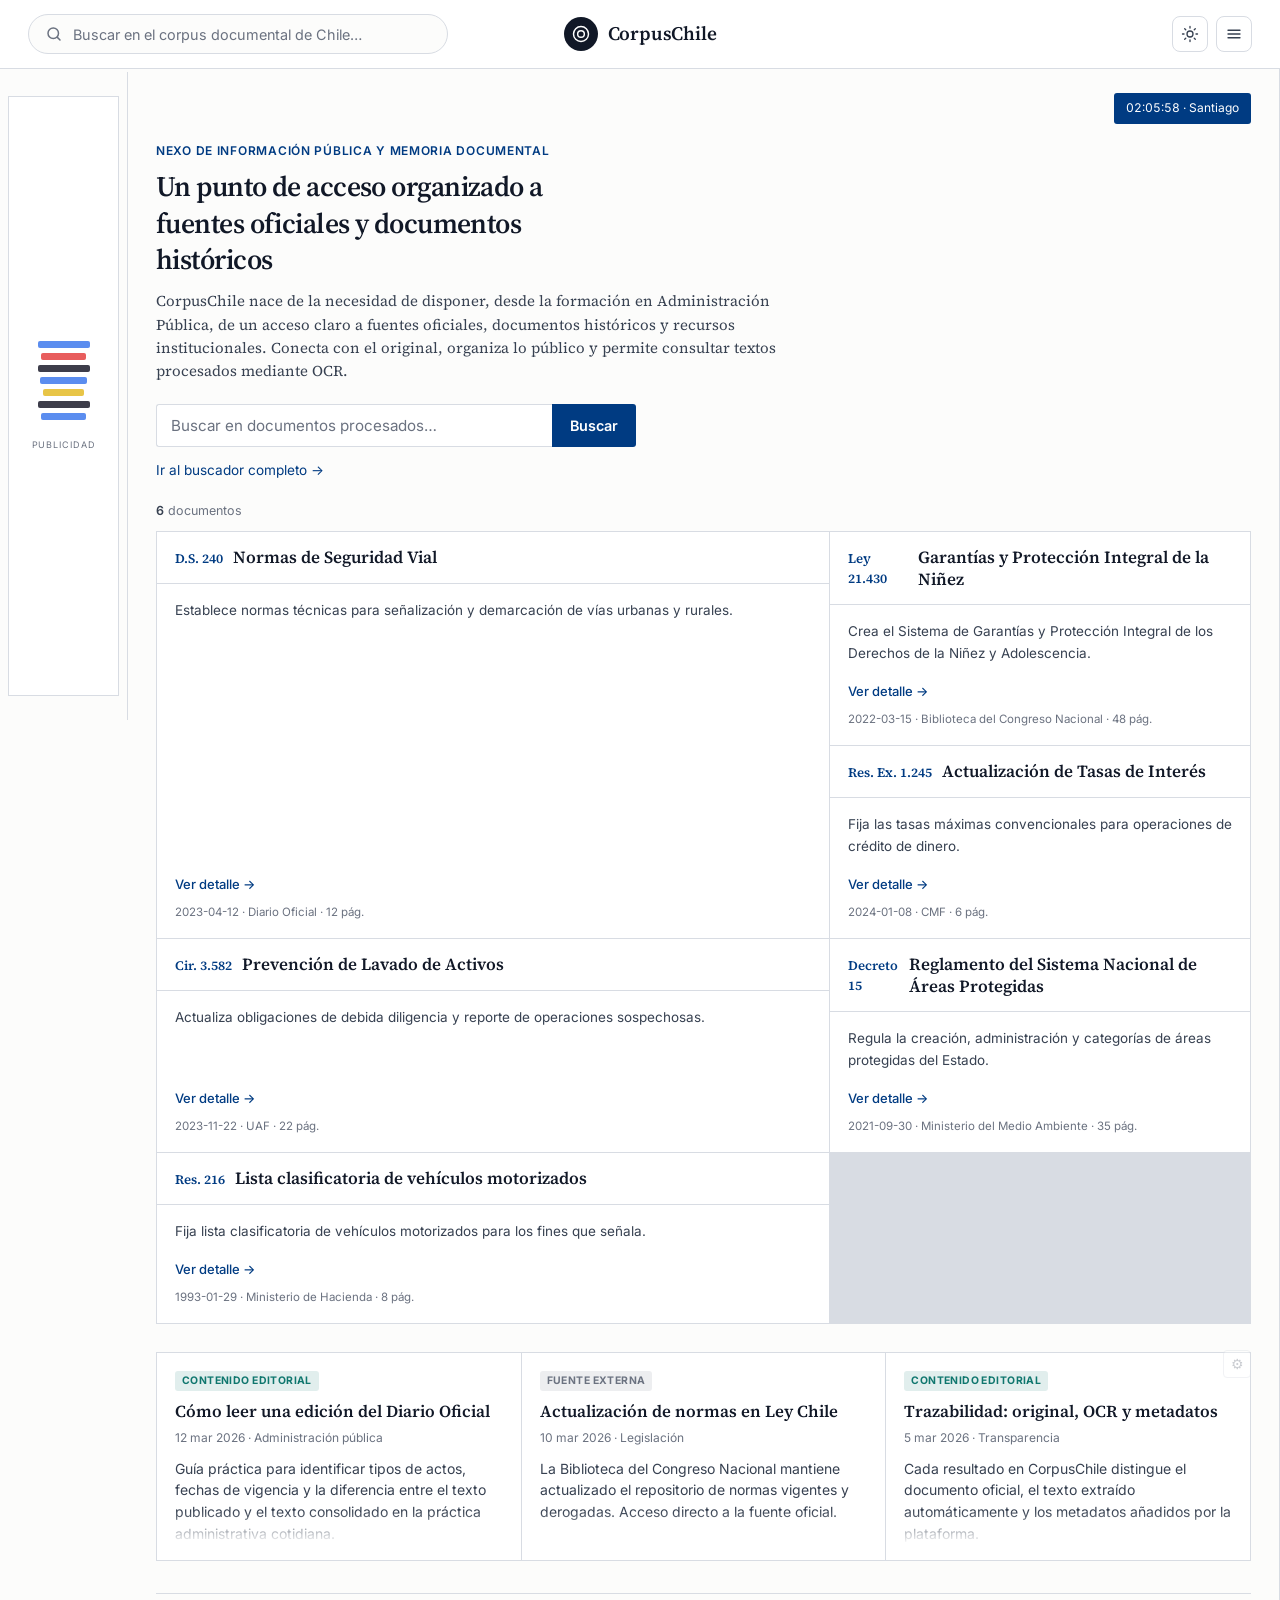
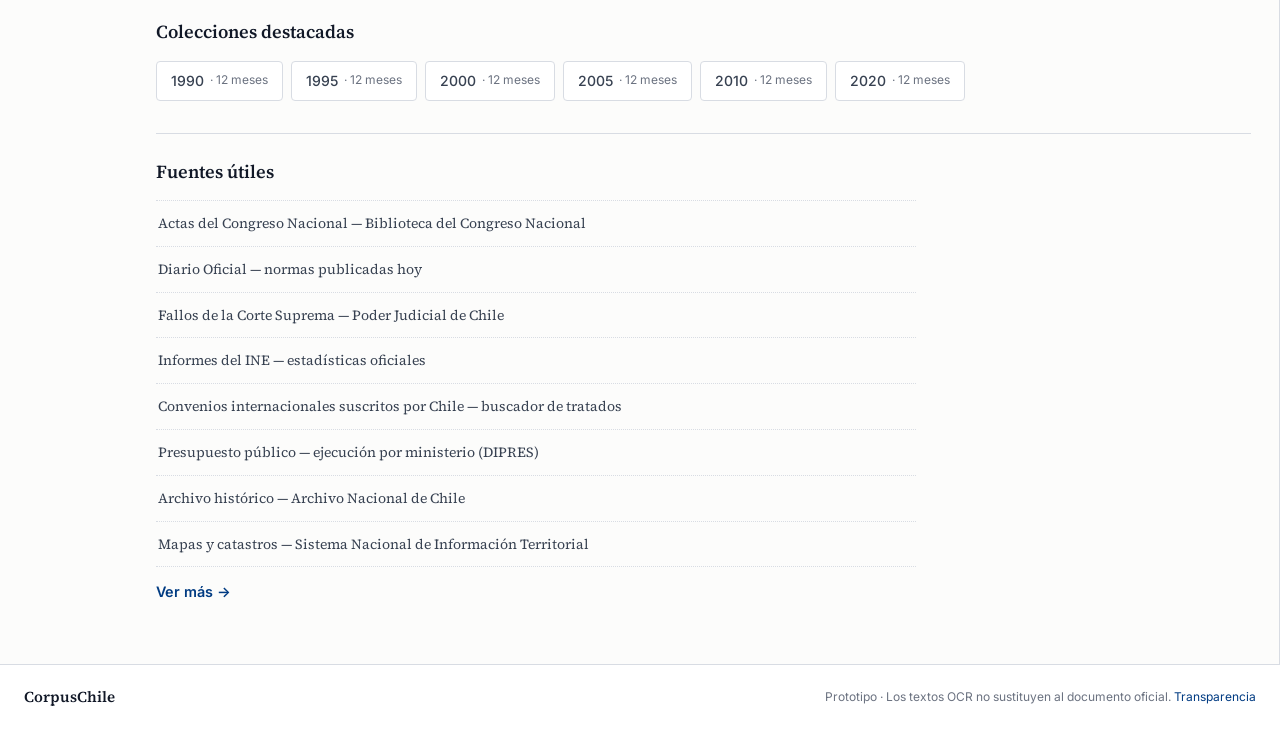
==== commit 910e641f: "Add files via upload" ====
--- a/index.html
+++ b/index.html
@@ -13,31 +13,36 @@
 <body>
 
   <header class="topbar">
-    <a class="brand" href="./" aria-label="CorpusChile — inicio">
-      <img class="logo-light" src="assets/color.png" alt="" width="32" height="32" onerror="this.style.display='none'">
-      <img class="logo-dark" src="assets/no-color.png" alt="" width="32" height="32" onerror="this.style.display='none'">
-      <span class="brand-name">CorpusChile</span>
-    </a>
+    <div class="topbar-left">
+      <form class="search-field" id="searchFieldTop" action="buscar/" method="get" role="search">
+        <span class="search-icon" aria-hidden="true">
+          <svg viewBox="0 0 24 24"><circle cx="11" cy="11" r="7"/><path d="M20 20l-3.5-3.5"/></svg>
+        </span>
+        <label class="sr-only" for="qTop">Buscar en el corpus documental de Chile</label>
+        <input type="search" id="qTop" name="q" placeholder="Buscar en el corpus documental de Chile…" autocomplete="off">
+        <button type="button" class="search-clear" id="searchClearTop" title="Limpiar" aria-label="Limpiar">×</button>
+      </form>
+    </div>
 
-    <nav class="nav-main" aria-label="Principal">
-      <a href="./" aria-current="page">Inicio</a>
-      <a href="explorar/">Explorar</a>
-      <a href="actualidad/">Actualidad</a>
-      <a href="colecciones/">Colecciones</a>
-      <a href="buscar/">Buscar</a>
-      <a href="transparencia/">Transparencia</a>
-      <a href="acerca/">Acerca de</a>
-    </nav>
+    <div class="topbar-center">
+      <a class="brand" href="./" aria-label="CorpusChile — inicio">
+        <span class="brand-mark" id="brandMark">
+          <svg viewBox="0 0 24 24" fill="none" stroke="currentColor" stroke-width="1.75" aria-hidden="true">
+            <circle cx="12" cy="12" r="9"/>
+            <circle cx="12" cy="12" r="4"/>
+          </svg>
+        </span>
+        <span class="brand-name">CorpusChile</span>
+      </a>
+    </div>
 
     <div class="topbar-actions">
-      <form class="search-field" id="searchFieldTop" action="buscar/" method="get" role="search">
-        <label class="sr-only" for="qTop">Buscar</label>
-        <input type="search" id="qTop" name="q" placeholder="Buscar…" autocomplete="off">
-        <button type="button" class="search-clear" id="searchClearTop" title="Limpiar" aria-label="Limpiar">×</button>
-      </form>
-      <a href="cuenta/" style="font-size:0.85rem;font-weight:500;color:var(--ink-soft);text-decoration:none;padding:6px 8px;">Cuenta</a>
-      <button type="button" class="theme-btn" id="themeBtn" title="Cambiar tema" aria-label="Cambiar tema">🌙</button>
-      <button type="button" class="menu-btn" id="menuBtn" aria-label="Abrir menú" aria-expanded="false">☰</button>
+      <button type="button" class="theme-btn" id="themeBtn" title="Cambiar tema" aria-label="Cambiar tema">
+        <svg viewBox="0 0 24 24" aria-hidden="true"><circle cx="12" cy="12" r="4"/><path d="M12 2v2M12 20v2M4.93 4.93l1.41 1.41M17.66 17.66l1.41 1.41M2 12h2M20 12h2M4.93 19.07l1.41-1.41M17.66 6.34l1.41-1.41"/></svg>
+      </button>
+      <button type="button" class="menu-btn" id="menuBtn" aria-label="Abrir menú" aria-expanded="false">
+        <svg viewBox="0 0 24 24" aria-hidden="true"><path d="M4 7h16M4 12h16M4 17h16"/></svg>
+      </button>
     </div>
   </header>
 
@@ -46,6 +51,7 @@
     <a href="explorar/">Explorar</a>
     <a href="actualidad/">Actualidad</a>
     <a href="colecciones/">Colecciones</a>
+    <a href="guia-didactica/">Guía Didáctica</a>
     <a href="buscar/">Buscar</a>
     <a href="transparencia/">Transparencia</a>
     <a href="acerca/">Acerca de</a>
@@ -54,7 +60,18 @@
 
   <div class="shell" id="shell">
     <aside class="ad-rail" aria-label="Publicidad">
-      <div class="ad-slot">PUBLICIDAD</div>
+      <div class="ad-slot">
+        <div class="ad-slot-stack" aria-hidden="true">
+          <span class="ad-slot-bar"></span>
+          <span class="ad-slot-bar"></span>
+          <span class="ad-slot-bar"></span>
+          <span class="ad-slot-bar"></span>
+          <span class="ad-slot-bar"></span>
+          <span class="ad-slot-bar"></span>
+          <span class="ad-slot-bar"></span>
+        </div>
+        <span class="ad-slot-label">Publicidad</span>
+      </div>
     </aside>
 
     <main>
@@ -80,30 +97,33 @@
       <div class="doc-grid" id="docGrid"></div>
       <div class="fulltext-list" id="fulltextList"></div>
 
-      <!-- Actualidad (3) -->
-      <section class="section-block" aria-labelledby="act-title">
-        <h2 id="act-title">Actualidad</h2>
-        <div class="cards-row">
-          <article class="card-mini">
-            <span class="tag tag-editorial">Contenido editorial</span>
-            <h3><a href="actualidad/">Cómo leer una edición del Diario Oficial</a></h3>
-            <p class="meta">12 mar 2026 · Administración pública</p>
-            <p>Guía para identificar tipos de actos, fechas de vigencia y la diferencia entre texto publicado y consolidado.</p>
-          </article>
-          <article class="card-mini">
-            <span class="tag tag-external">Fuente externa</span>
-            <h3><a href="https://www.bcn.cl/leychile" rel="noopener" target="_blank">Actualización de normas en Ley Chile</a></h3>
-            <p class="meta">10 mar 2026 · Legislación</p>
-            <p>La BCN mantiene actualizado el repositorio de normas vigentes y derogadas.</p>
-          </article>
-          <article class="card-mini">
-            <span class="tag tag-editorial">Contenido editorial</span>
-            <h3><a href="transparencia/">Trazabilidad: original, OCR y metadatos</a></h3>
-            <p class="meta">5 mar 2026 · Transparencia</p>
-            <p>Cada resultado distingue el documento oficial, el texto extraído y los metadatos de CorpusChile.</p>
-          </article>
+      <!-- Banner de contenido (3 paneles) -->
+      <section class="content-banner" id="contentBanner" aria-label="Contenidos destacados">
+        <div class="content-banner-grid" id="contentBannerGrid">
+          <!-- se rellena por JS -->
         </div>
+        <button type="button" class="banner-master-btn" id="bannerMasterBtn" title="Administrar enlaces" aria-label="Administrar enlaces del banner">⚙</button>
       </section>
+
+      <!-- Panel admin (protegido) -->
+      <div class="banner-admin" id="bannerAdmin" hidden>
+        <div class="banner-admin-card">
+          <div class="banner-admin-head">
+            <strong>Enlaces del banner</strong>
+            <button type="button" class="banner-admin-close" id="bannerAdminClose" aria-label="Cerrar">×</button>
+          </div>
+          <div id="bannerAdminAuth">
+            <p class="banner-admin-hint">Introduce la clave para editar los tres enlaces.</p>
+            <input type="password" id="bannerAdminPass" placeholder="Clave" autocomplete="off">
+            <button type="button" class="btn-primary-sm" id="bannerAdminUnlock">Desbloquear</button>
+            <p class="banner-admin-error" id="bannerAdminError" hidden>Clave incorrecta</p>
+          </div>
+          <div id="bannerAdminForm" hidden>
+            <div class="banner-admin-fields" id="bannerAdminFields"></div>
+            <button type="button" class="btn-primary-sm" id="bannerAdminSave">Guardar</button>
+          </div>
+        </div>
+      </div>
 
       <!-- Colecciones -->
       <section class="section-block" aria-labelledby="col-title">
@@ -116,6 +136,22 @@
           <a class="col-chip" href="colecciones/">2010 <span>· 12 meses</span></a>
           <a class="col-chip" href="colecciones/">2020 <span>· 12 meses</span></a>
         </div>
+      </section>
+
+      <!-- Guía de fuentes (preview) -->
+      <section class="section-block" aria-labelledby="guia-title">
+        <h2 id="guia-title">Fuentes útiles</h2>
+        <div class="guide-list">
+          <a class="guide-item" href="https://www.bcn.cl/" target="_blank" rel="noopener">Actas del Congreso Nacional — Biblioteca del Congreso Nacional</a>
+          <a class="guide-item" href="https://www.diariooficial.interior.gob.cl/" target="_blank" rel="noopener">Diario Oficial — normas publicadas hoy</a>
+          <a class="guide-item" href="https://www.pjud.cl/" target="_blank" rel="noopener">Fallos de la Corte Suprema — Poder Judicial de Chile</a>
+          <a class="guide-item" href="https://www.ine.cl/" target="_blank" rel="noopener">Informes del INE — estadísticas oficiales</a>
+          <a class="guide-item" href="https://www.bcn.cl/leychile/consulta/buscador_tratados" target="_blank" rel="noopener">Convenios internacionales suscritos por Chile — buscador de tratados</a>
+          <a class="guide-item" href="https://www.dipres.gob.cl/" target="_blank" rel="noopener">Presupuesto público — ejecución por ministerio (DIPRES)</a>
+          <a class="guide-item" href="https://www.archivonacional.gob.cl/" target="_blank" rel="noopener">Archivo histórico — Archivo Nacional de Chile</a>
+          <a class="guide-item" href="https://www.bcn.cl/siit" target="_blank" rel="noopener">Mapas y catastros — Sistema Nacional de Información Territorial</a>
+        </div>
+        <a class="guide-more" href="guia-didactica/">Ver más →</a>
       </section>
     </main>
 
@@ -136,5 +172,6 @@
 
   <script src="js/main.js"></script>
   <script src="js/home.js"></script>
+  <script src="js/banner.js"></script>
 </body>
 </html>
--- a/css/main.css
+++ b/css/main.css
@@ -0,0 +1,1012 @@
+/* CorpusChile — diseño original + estructura oficial */
+:root {
+  --ink: #111827;
+  --ink-soft: #374151;
+  --grey: #6B7280;
+  --grey-line: #D8DCE3;
+  --paper: #FCFCFB;
+  --paper-raised: #FFFFFF;
+  --accent: #003B82;
+  --accent-deep: #002A5C;
+  --accent-soft: #E8F0FE;
+  --editorial: #0F766E;
+  --external: #6B7280;
+  --serif: "Source Serif 4", Georgia, serif;
+  --sans: Inter, -apple-system, BlinkMacSystemFont, sans-serif;
+  --pdf-frame: #111827;
+  --shadow: 0 1px 3px rgba(0,0,0,0.06), 0 4px 12px rgba(0,0,0,0.04);
+}
+
+html[data-theme="dark"] {
+  --ink: #EDEAF4;
+  --ink-soft: #C9C3DA;
+  --grey: #8B84A3;
+  --grey-line: #322C42;
+  --paper: #15121D;
+  --paper-raised: #1C1826;
+  --accent: #9D6DF0;
+  --accent-deep: #B892F5;
+  --accent-soft: #2A2438;
+  --editorial: #2DD4BF;
+  --external: #9CA3AF;
+  --pdf-frame: #9D6DF0;
+  --shadow: 0 1px 3px rgba(0,0,0,0.3), 0 4px 12px rgba(0,0,0,0.2);
+}
+
+*, *::before, *::after { box-sizing: border-box; margin: 0; padding: 0; }
+html { background: var(--paper); transition: background 0.2s ease; scroll-behavior: smooth; }
+::selection { background: var(--accent); color: #fff; }
+
+body {
+  font-family: var(--sans);
+  color: var(--ink);
+  background: var(--paper);
+  line-height: 1.55;
+  min-height: 100vh;
+  display: flex;
+  flex-direction: column;
+  transition: background 0.2s ease, color 0.2s ease;
+}
+
+img { max-width: 100%; height: auto; display: block; }
+a { color: var(--accent); text-decoration: none; }
+a:hover { color: var(--accent-deep); text-decoration: underline; }
+
+/* —— Topbar (banner de inicio) —— */
+.topbar {
+  display: grid;
+  grid-template-columns: 1fr auto 1fr;
+  align-items: center;
+  gap: 16px;
+  padding: 14px 28px;
+  background: var(--paper-raised);
+  border-bottom: 1px solid var(--grey-line);
+  position: sticky;
+  top: 0;
+  z-index: 50;
+}
+
+/* Columna izquierda: buscador */
+.topbar-left {
+  display: flex;
+  align-items: center;
+  justify-content: flex-start;
+  min-width: 0;
+}
+
+.search-field {
+  display: flex;
+  align-items: center;
+  gap: 10px;
+  border: 1px solid var(--grey-line);
+  border-radius: 999px;
+  padding: 10px 16px;
+  max-width: 420px;
+  width: 100%;
+  background: var(--paper);
+  position: relative;
+  transition: border-color 0.15s ease, box-shadow 0.15s ease;
+}
+.search-field:focus-within {
+  border-color: var(--accent);
+  box-shadow: 0 0 0 3px rgba(0, 59, 130, 0.08);
+}
+html[data-theme="dark"] .search-field:focus-within {
+  box-shadow: 0 0 0 3px rgba(157, 109, 240, 0.15);
+}
+.search-field .search-icon {
+  flex-shrink: 0;
+  width: 18px;
+  height: 18px;
+  color: var(--grey);
+  display: flex;
+  align-items: center;
+  justify-content: center;
+}
+.search-field .search-icon svg {
+  width: 18px;
+  height: 18px;
+  stroke: currentColor;
+  fill: none;
+  stroke-width: 2;
+  stroke-linecap: round;
+  stroke-linejoin: round;
+}
+.search-field input {
+  border: none;
+  outline: none;
+  background: transparent;
+  font-family: var(--sans);
+  font-size: 0.9rem;
+  color: var(--ink);
+  width: 100%;
+  min-width: 0;
+  padding-right: 22px;
+}
+.search-field input::placeholder { color: var(--grey); }
+.search-clear {
+  display: none;
+  position: absolute;
+  right: 12px;
+  top: 50%;
+  transform: translateY(-50%);
+  width: 18px;
+  height: 18px;
+  border: none;
+  background: var(--grey-line);
+  color: var(--ink-soft);
+  border-radius: 50%;
+  font-size: 12px;
+  line-height: 1;
+  cursor: pointer;
+  padding: 0;
+  align-items: center;
+  justify-content: center;
+}
+.search-clear:hover { background: var(--accent); color: #fff; }
+.search-field.has-text .search-clear { display: flex; }
+
+/* Columna centro: marca */
+.topbar-center {
+  display: flex;
+  align-items: center;
+  justify-content: center;
+}
+
+.brand {
+  display: flex;
+  align-items: center;
+  gap: 10px;
+  text-decoration: none;
+  color: inherit;
+  flex-shrink: 0;
+}
+.brand:hover { text-decoration: none; }
+.brand-mark {
+  width: 34px;
+  height: 34px;
+  border-radius: 50%;
+  background: var(--ink);
+  color: var(--paper-raised);
+  display: flex;
+  align-items: center;
+  justify-content: center;
+  flex-shrink: 0;
+  overflow: hidden;
+}
+.brand-mark img {
+  width: 100%;
+  height: 100%;
+  object-fit: cover;
+}
+.brand-mark svg {
+  width: 20px;
+  height: 20px;
+}
+html[data-theme="dark"] .brand-mark {
+  background: var(--ink);
+  color: var(--paper);
+}
+.brand-name {
+  font-family: var(--serif);
+  font-size: 1.2rem;
+  font-weight: 600;
+  letter-spacing: -0.01em;
+  color: var(--ink);
+}
+.brand:hover .brand-name { color: var(--accent); }
+
+html[data-theme="dark"] .logo-light { display: none; }
+html[data-theme="light"] .logo-dark { display: none; }
+
+/* Columna derecha: acciones */
+.topbar-actions {
+  display: flex;
+  align-items: center;
+  justify-content: flex-end;
+  gap: 8px;
+  flex-shrink: 0;
+}
+
+.theme-btn,
+.menu-btn {
+  display: flex;
+  align-items: center;
+  justify-content: center;
+  width: 36px;
+  height: 36px;
+  border: 1px solid var(--grey-line);
+  border-radius: 8px;
+  background: var(--paper-raised);
+  color: var(--ink-soft);
+  cursor: pointer;
+  font-size: 1rem;
+  transition: color 0.15s, border-color 0.15s, background 0.15s;
+}
+.theme-btn:hover,
+.menu-btn:hover {
+  color: var(--accent);
+  border-color: var(--accent);
+}
+.theme-btn svg,
+.menu-btn svg {
+  width: 18px;
+  height: 18px;
+  stroke: currentColor;
+  fill: none;
+  stroke-width: 1.75;
+  stroke-linecap: round;
+  stroke-linejoin: round;
+}
+
+/* Nav principal vive en el menú (como en el mock) */
+.nav-main { display: none; }
+
+.nav-mobile {
+  display: none;
+  flex-direction: column;
+  padding: 8px 20px 14px;
+  border-top: 1px solid var(--grey-line);
+  background: var(--paper-raised);
+}
+.nav-mobile.open { display: flex; }
+.nav-mobile a {
+  font-size: 0.95rem;
+  font-weight: 500;
+  color: var(--ink-soft);
+  padding: 11px 6px;
+  border-bottom: 1px solid var(--grey-line);
+  text-decoration: none;
+}
+.nav-mobile a:last-child { border-bottom: none; }
+.nav-mobile a:hover,
+.nav-mobile a[aria-current="page"] {
+  color: var(--accent);
+}
+
+@media (max-width: 720px) {
+  .topbar {
+    grid-template-columns: 1fr auto;
+    padding: 10px 14px;
+    gap: 10px;
+  }
+  .topbar-left { grid-column: 1 / -1; order: 3; }
+  .search-field { max-width: none; }
+  .topbar-center { order: 1; justify-content: flex-start; }
+  .topbar-actions { order: 2; }
+}
+
+/* —— Shell layout —— */
+.shell {
+  display: grid;
+  grid-template-columns: 128px minmax(0, 1fr) 0fr;
+  max-width: 1320px;
+  margin: 0 auto;
+  align-items: start;
+  transition: grid-template-columns 0.28s ease;
+  flex: 1;
+  width: 100%;
+}
+.shell.panel-open {
+  grid-template-columns: 128px minmax(0, 1fr) minmax(0, 300px);
+}
+@media (max-width: 980px) {
+  .shell,
+  .shell.panel-open { grid-template-columns: 1fr; }
+  .ad-rail { display: none; }
+  .panel { display: none; }
+  .shell.panel-open .panel { display: block; position: fixed; inset: 0; z-index: 80; border: none; }
+}
+
+/* Publicidad vertical (formato skyscraper ~120×600) */
+.ad-rail {
+  border-right: 1px solid var(--grey-line);
+  padding: 24px 8px;
+  display: flex;
+  align-items: flex-start;
+  justify-content: center;
+  position: sticky;
+  top: 72px;
+  align-self: start;
+}
+.ad-slot {
+  width: 112px;
+  height: 600px;
+  border: 1px solid var(--grey-line);
+  background: var(--paper-raised);
+  display: flex;
+  flex-direction: column;
+  align-items: center;
+  justify-content: center;
+  gap: 0;
+  padding: 16px 10px;
+  box-sizing: border-box;
+  overflow: hidden;
+}
+.ad-slot-stack {
+  display: flex;
+  flex-direction: column;
+  align-items: center;
+  gap: 5px;
+  width: 52px;
+}
+.ad-slot-bar {
+  display: block;
+  height: 7px;
+  border-radius: 2px;
+  width: 100%;
+}
+.ad-slot-bar:nth-child(1) { width: 100%; background: #5B8DEF; }
+.ad-slot-bar:nth-child(2) { width: 88%;  background: #E85D5D; }
+.ad-slot-bar:nth-child(3) { width: 100%; background: #3D3D4A; }
+.ad-slot-bar:nth-child(4) { width: 92%;  background: #5B8DEF; }
+.ad-slot-bar:nth-child(5) { width: 78%;  background: #E8C547; }
+.ad-slot-bar:nth-child(6) { width: 100%; background: #3D3D4A; }
+.ad-slot-bar:nth-child(7) { width: 85%;  background: #5B8DEF; }
+.ad-slot-label {
+  margin-top: 18px;
+  font-size: 9px;
+  letter-spacing: 0.1em;
+  text-transform: uppercase;
+  color: var(--grey);
+  text-align: center;
+}
+
+main {
+  padding: 24px 28px 60px;
+  min-width: 0;
+}
+@media (max-width: 700px) {
+  main { padding: 18px 16px 48px; }
+  .topbar { padding: 10px 14px; }
+}
+
+.clock-badge {
+  display: inline-flex;
+  align-items: center;
+  gap: 6px;
+  background: var(--accent);
+  color: #fff;
+  font-size: 12px;
+  padding: 6px 12px;
+  border-radius: 3px;
+  float: right;
+  margin-bottom: 18px;
+  font-variant-numeric: tabular-nums;
+}
+
+.intro {
+  font-family: var(--serif);
+  font-size: 15px;
+  color: var(--ink-soft);
+  max-width: 640px;
+  line-height: 1.55;
+  margin: 4px 0 22px;
+  clear: both;
+}
+
+.hero-descriptor {
+  font-size: 0.75rem;
+  font-weight: 600;
+  letter-spacing: 0.06em;
+  text-transform: uppercase;
+  color: var(--accent);
+  margin-bottom: 8px;
+  clear: both;
+}
+.hero-title {
+  font-family: var(--serif);
+  font-size: clamp(1.35rem, 2.8vw, 1.75rem);
+  font-weight: 600;
+  line-height: 1.3;
+  letter-spacing: -0.02em;
+  max-width: 28ch;
+  margin-bottom: 12px;
+  clear: both;
+}
+
+.search-home {
+  display: flex;
+  max-width: 480px;
+  margin: 0 0 10px;
+  clear: both;
+}
+.search-home input {
+  flex: 1;
+  padding: 11px 14px;
+  border: 1px solid var(--grey-line);
+  border-right: none;
+  border-radius: 3px 0 0 3px;
+  background: var(--paper-raised);
+  color: var(--ink);
+  font-family: var(--sans);
+  font-size: 0.95rem;
+  outline: none;
+}
+.search-home input:focus {
+  border-color: var(--accent);
+}
+.search-home input::placeholder { color: var(--grey); }
+.search-home button {
+  background: var(--accent);
+  color: #fff;
+  border: none;
+  padding: 0 18px;
+  border-radius: 0 3px 3px 0;
+  font-weight: 600;
+  font-size: 0.9rem;
+  cursor: pointer;
+  font-family: var(--sans);
+}
+.search-home button:hover { background: var(--accent-deep); }
+
+.link-advanced {
+  font-size: 0.85rem;
+  display: inline-block;
+  margin-bottom: 20px;
+}
+
+.results-count {
+  font-size: 12.5px;
+  color: var(--grey);
+  margin: 0 0 10px;
+  clear: both;
+}
+.results-count strong { color: var(--ink-soft); font-weight: 600; }
+
+/* —— Doc grid —— */
+.doc-grid {
+  display: grid;
+  grid-template-columns: 1.6fr 1fr;
+  gap: 1px;
+  background: var(--grey-line);
+  border: 1px solid var(--grey-line);
+  clear: both;
+}
+@media (max-width: 720px) {
+  .doc-grid { grid-template-columns: 1fr; }
+}
+
+.doc-card {
+  background: var(--paper-raised);
+  display: flex;
+  flex-direction: column;
+  cursor: pointer;
+  transition: background 0.15s ease;
+}
+.doc-card:hover { background: var(--paper); }
+.doc-card.active { border-left: 4px solid var(--accent); }
+.doc-card.tall { grid-row: span 2; }
+
+.doc-header {
+  display: flex;
+  align-items: baseline;
+  gap: 10px;
+  padding: 14px 18px;
+  border-bottom: 1px solid var(--grey-line);
+}
+.doc-number {
+  font-family: var(--serif);
+  font-size: 13px;
+  color: var(--accent);
+  font-weight: 600;
+}
+.doc-title {
+  font-family: var(--serif);
+  font-size: 17px;
+  font-weight: 600;
+  color: var(--ink);
+  line-height: 1.3;
+}
+.doc-body {
+  padding: 16px 18px;
+  flex: 1;
+  display: flex;
+  flex-direction: column;
+  justify-content: space-between;
+}
+.doc-body p {
+  font-size: 13.5px;
+  color: var(--ink-soft);
+  line-height: 1.6;
+  margin: 0 0 14px;
+}
+.doc-meta {
+  font-size: 11.5px;
+  color: var(--grey);
+  margin-top: 8px;
+}
+.doc-link {
+  font-size: 13px;
+  font-weight: 500;
+  background: none;
+  border: none;
+  padding: 0;
+  color: var(--accent);
+  cursor: pointer;
+  font-family: var(--sans);
+  text-align: left;
+}
+.doc-link:hover { color: var(--accent-deep); text-decoration: underline; }
+
+.no-results {
+  grid-column: 1 / -1;
+  padding: 30px 16px;
+  color: var(--grey);
+  font-family: var(--serif);
+  font-size: 14px;
+  background: var(--paper-raised);
+}
+
+/* —— Fulltext —— */
+.fulltext-list { margin-top: 20px; clear: both; }
+.fulltext-item {
+  padding: 14px 2px;
+  border-bottom: 1px solid var(--grey-line);
+}
+.fulltext-item:first-child { border-top: 1px solid var(--grey-line); }
+.fulltext-title {
+  display: block;
+  font-family: var(--serif);
+  font-size: 15px;
+  font-weight: 600;
+  color: var(--accent);
+  cursor: pointer;
+  margin-bottom: 2px;
+}
+.fulltext-title:hover { color: var(--accent-deep); }
+.fulltext-count {
+  display: block;
+  font-size: 11.5px;
+  color: var(--grey);
+  margin-bottom: 6px;
+}
+.fulltext-snippets {
+  list-style: none;
+  margin: 0;
+  padding: 0;
+}
+.fulltext-snippets li {
+  font-size: 12.5px;
+  color: var(--grey);
+  line-height: 1.6;
+  padding: 4px 0;
+}
+.fulltext-more-link {
+  display: block;
+  margin-top: 10px;
+  padding: 10px 0;
+  font-size: 13px;
+  font-weight: 600;
+  color: var(--accent);
+}
+
+/* —— Banner de contenido (3 paneles) —— */
+.content-banner {
+  position: relative;
+  margin: 28px 0 8px;
+  clear: both;
+}
+.content-banner-grid {
+  display: grid;
+  grid-template-columns: repeat(3, 1fr);
+  gap: 1px;
+  background: var(--grey-line);
+  border: 1px solid var(--grey-line);
+}
+@media (max-width: 720px) {
+  .content-banner-grid { grid-template-columns: 1fr; }
+}
+.banner-panel {
+  background: var(--paper-raised);
+  display: flex;
+  flex-direction: column;
+  min-height: 200px;
+  max-height: 220px;
+  text-decoration: none;
+  color: inherit;
+  transition: background 0.15s ease;
+  overflow: hidden;
+}
+.banner-panel:hover {
+  background: var(--paper);
+  text-decoration: none;
+  color: inherit;
+}
+.banner-panel-inner {
+  padding: 18px 18px 16px;
+  display: flex;
+  flex-direction: column;
+  flex: 1;
+  min-height: 0;
+}
+.banner-panel .tag {
+  display: inline-block;
+  font-size: 0.65rem;
+  font-weight: 700;
+  letter-spacing: 0.04em;
+  text-transform: uppercase;
+  padding: 2px 7px;
+  border-radius: 3px;
+  margin-bottom: 10px;
+  width: fit-content;
+}
+.banner-panel h3 {
+  font-family: var(--serif);
+  font-size: 1.05rem;
+  font-weight: 600;
+  line-height: 1.3;
+  color: var(--ink);
+  margin-bottom: 6px;
+}
+.banner-panel .meta {
+  font-size: 0.75rem;
+  color: var(--grey);
+  margin-bottom: 10px;
+}
+.banner-panel .fade-text {
+  position: relative;
+  flex: 1;
+  min-height: 0;
+  overflow: hidden;
+  font-size: 0.875rem;
+  color: var(--ink-soft);
+  line-height: 1.55;
+}
+.banner-panel .fade-text::after {
+  content: "";
+  position: absolute;
+  left: 0;
+  right: 0;
+  bottom: 0;
+  height: 2.4em;
+  background: linear-gradient(to bottom, transparent, var(--paper-raised));
+  pointer-events: none;
+}
+.banner-panel:hover .fade-text::after {
+  background: linear-gradient(to bottom, transparent, var(--paper));
+}
+
+.banner-master-btn {
+  position: absolute;
+  top: -2px;
+  right: 0;
+  width: 28px;
+  height: 28px;
+  border: 1px solid var(--grey-line);
+  border-radius: 4px;
+  background: var(--paper-raised);
+  color: var(--grey);
+  cursor: pointer;
+  font-size: 14px;
+  line-height: 1;
+  opacity: 0.35;
+  transition: opacity 0.15s, color 0.15s, border-color 0.15s;
+}
+.banner-master-btn:hover,
+.content-banner:hover .banner-master-btn {
+  opacity: 1;
+  color: var(--accent);
+  border-color: var(--accent);
+}
+
+.banner-admin {
+  position: fixed;
+  inset: 0;
+  background: rgba(0,0,0,0.4);
+  z-index: 200;
+  display: flex;
+  align-items: center;
+  justify-content: center;
+  padding: 20px;
+}
+.banner-admin[hidden] { display: none !important; }
+.banner-admin-card {
+  background: var(--paper-raised);
+  border: 1px solid var(--grey-line);
+  border-radius: 8px;
+  padding: 22px;
+  width: min(420px, 100%);
+  box-shadow: var(--shadow);
+}
+.banner-admin-head {
+  display: flex;
+  justify-content: space-between;
+  align-items: center;
+  margin-bottom: 14px;
+  font-family: var(--serif);
+}
+.banner-admin-close {
+  background: none;
+  border: none;
+  font-size: 1.25rem;
+  color: var(--grey);
+  cursor: pointer;
+  line-height: 1;
+}
+.banner-admin-close:hover { color: var(--ink); }
+.banner-admin-hint {
+  font-size: 0.875rem;
+  color: var(--ink-soft);
+  margin-bottom: 10px;
+}
+.banner-admin input[type="password"],
+.banner-admin input[type="text"],
+.banner-admin input[type="url"] {
+  width: 100%;
+  padding: 9px 12px;
+  border: 1px solid var(--grey-line);
+  border-radius: 4px;
+  background: var(--paper);
+  color: var(--ink);
+  font-family: var(--sans);
+  font-size: 0.9rem;
+  margin-bottom: 10px;
+  outline: none;
+}
+.banner-admin input:focus { border-color: var(--accent); }
+.banner-admin-error {
+  font-size: 0.8rem;
+  color: #B91C1C;
+  margin-top: 6px;
+}
+.banner-admin-fields label {
+  display: block;
+  font-size: 0.75rem;
+  color: var(--grey);
+  margin: 8px 0 4px;
+}
+.btn-primary-sm {
+  background: var(--accent);
+  color: #fff;
+  border: none;
+  padding: 9px 16px;
+  border-radius: 4px;
+  font-weight: 600;
+  font-size: 0.875rem;
+  cursor: pointer;
+  font-family: var(--sans);
+  margin-top: 4px;
+}
+.btn-primary-sm:hover { background: var(--accent-deep); }
+
+/* —— Actualidad mini —— */
+.section-block {
+  margin-top: 32px;
+  padding-top: 24px;
+  border-top: 1px solid var(--grey-line);
+  clear: both;
+}
+.section-block h2 {
+  font-family: var(--serif);
+  font-size: 1.15rem;
+  font-weight: 600;
+  margin-bottom: 14px;
+}
+.cards-row {
+  display: grid;
+  grid-template-columns: repeat(auto-fill, minmax(240px, 1fr));
+  gap: 12px;
+}
+.card-mini {
+  background: var(--paper-raised);
+  border: 1px solid var(--grey-line);
+  border-radius: 4px;
+  padding: 14px;
+}
+.card-mini .tag {
+  display: inline-block;
+  font-size: 0.65rem;
+  font-weight: 700;
+  letter-spacing: 0.04em;
+  text-transform: uppercase;
+  padding: 2px 7px;
+  border-radius: 3px;
+  margin-bottom: 6px;
+}
+.tag-editorial {
+  background: rgba(15, 118, 110, 0.12);
+  color: var(--editorial);
+}
+.tag-external {
+  background: rgba(107, 114, 128, 0.12);
+  color: var(--external);
+}
+html[data-theme="dark"] .tag-editorial {
+  background: rgba(45, 212, 191, 0.15);
+}
+.card-mini h3 {
+  font-family: var(--serif);
+  font-size: 0.95rem;
+  font-weight: 600;
+  margin-bottom: 4px;
+  line-height: 1.35;
+}
+.card-mini h3 a { color: var(--ink); text-decoration: none; }
+.card-mini h3 a:hover { color: var(--accent); }
+.card-mini .meta {
+  font-size: 0.75rem;
+  color: var(--grey);
+  margin-bottom: 6px;
+}
+.card-mini p {
+  font-size: 0.85rem;
+  color: var(--ink-soft);
+  line-height: 1.5;
+}
+
+.col-chips {
+  display: flex;
+  flex-wrap: wrap;
+  gap: 8px;
+}
+.col-chip {
+  display: inline-flex;
+  align-items: center;
+  gap: 6px;
+  padding: 8px 14px;
+  background: var(--paper-raised);
+  border: 1px solid var(--grey-line);
+  border-radius: 4px;
+  font-size: 0.875rem;
+  font-weight: 500;
+  color: var(--ink-soft);
+  text-decoration: none;
+}
+.col-chip:hover {
+  border-color: var(--accent);
+  color: var(--accent);
+  text-decoration: none;
+}
+.col-chip span { font-size: 0.75rem; color: var(--grey); font-weight: 400; }
+
+/* —— Detail panel —— */
+.panel {
+  border-left: 1px solid var(--grey-line);
+  overflow: hidden;
+  background: var(--paper-raised);
+  min-height: 100%;
+}
+.panel-inner {
+  padding: 22px 20px 40px;
+  width: 100%;
+  max-width: 300px;
+  opacity: 0;
+  transition: opacity 0.2s ease 0.1s;
+  margin: 0 auto;
+}
+.shell.panel-open .panel-inner { opacity: 1; }
+
+.panel-head {
+  display: flex;
+  align-items: flex-start;
+  justify-content: space-between;
+  gap: 10px;
+  margin-bottom: 6px;
+}
+.panel-eyebrow {
+  font-family: var(--serif);
+  font-size: 12px;
+  color: var(--accent);
+  font-weight: 600;
+}
+.panel-close {
+  background: none;
+  border: none;
+  cursor: pointer;
+  font-size: 18px;
+  line-height: 1;
+  color: var(--grey);
+  padding: 0 2px;
+}
+.panel-close:hover { color: var(--ink); }
+.panel-title {
+  font-family: var(--serif);
+  font-size: 18px;
+  font-weight: 600;
+  margin: 4px 0 12px;
+  line-height: 1.3;
+}
+.panel-desc {
+  font-size: 13px;
+  color: var(--ink-soft);
+  line-height: 1.6;
+  margin: 0 0 16px;
+  white-space: pre-wrap;
+}
+.panel-meta {
+  font-size: 12px;
+  color: var(--grey);
+  line-height: 1.6;
+  margin-bottom: 16px;
+}
+.panel-trace {
+  font-size: 11.5px;
+  color: var(--ink-soft);
+  border-top: 1px solid var(--grey-line);
+  padding-top: 12px;
+  line-height: 1.55;
+}
+.panel-trace strong { color: var(--ink); }
+.panel-placeholder {
+  padding: 40px 20px;
+  color: var(--grey);
+  font-size: 13px;
+  text-align: center;
+  line-height: 1.6;
+}
+
+/* —— Footer —— */
+.site-footer {
+  border-top: 1px solid var(--grey-line);
+  background: var(--paper-raised);
+  padding: 20px 24px;
+  margin-top: auto;
+}
+.footer-inner {
+  max-width: 1320px;
+  margin: 0 auto;
+  display: flex;
+  flex-wrap: wrap;
+  gap: 12px 24px;
+  justify-content: space-between;
+  align-items: center;
+}
+.footer-brand {
+  font-family: var(--serif);
+  font-weight: 600;
+  font-size: 0.95rem;
+}
+.footer-copy {
+  font-size: 0.75rem;
+  color: var(--grey);
+}
+
+.sr-only {
+  position: absolute;
+  width: 1px;
+  height: 1px;
+  padding: 0;
+  margin: -1px;
+  overflow: hidden;
+  clip: rect(0,0,0,0);
+  border: 0;
+}
+
+
+/* —— Guía de fuentes (lista punteada) —— */
+.guide-list {
+  max-width: 760px;
+  display: flex;
+  flex-direction: column;
+}
+.guide-item {
+  display: block;
+  font-family: var(--serif);
+  font-size: 14px;
+  line-height: 1.7;
+  color: var(--ink-soft);
+  padding: 11px 2px 10px;
+  border-bottom: 1px dotted var(--grey-line);
+  text-decoration: none;
+  transition: color 0.15s ease;
+}
+.guide-item:first-child {
+  border-top: 1px dotted var(--grey-line);
+}
+.guide-item:hover {
+  color: var(--accent);
+  text-decoration: none;
+}
+.guide-more {
+  display: inline-block;
+  margin-top: 14px;
+  font-size: 0.9rem;
+  font-weight: 600;
+  color: var(--accent);
+  text-decoration: none;
+}
+.guide-more:hover {
+  color: var(--accent-deep);
+  text-decoration: underline;
+}
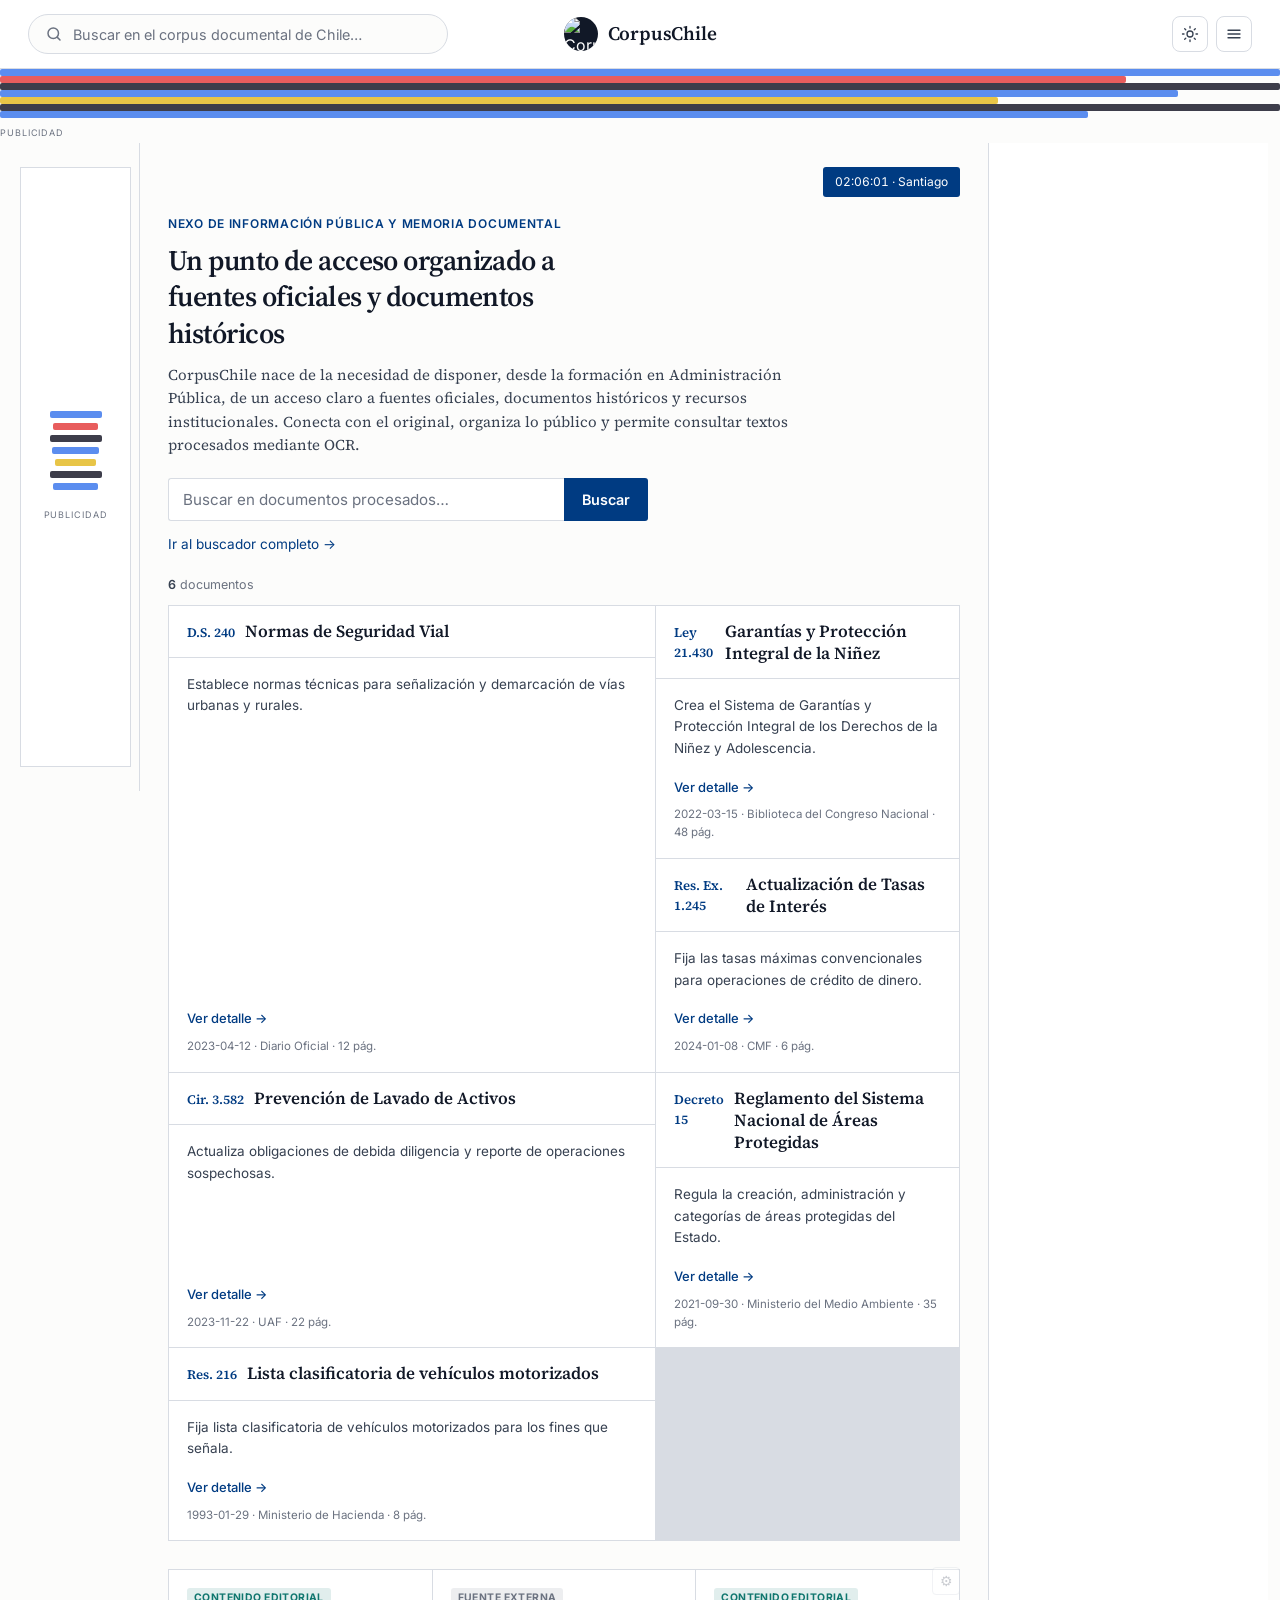
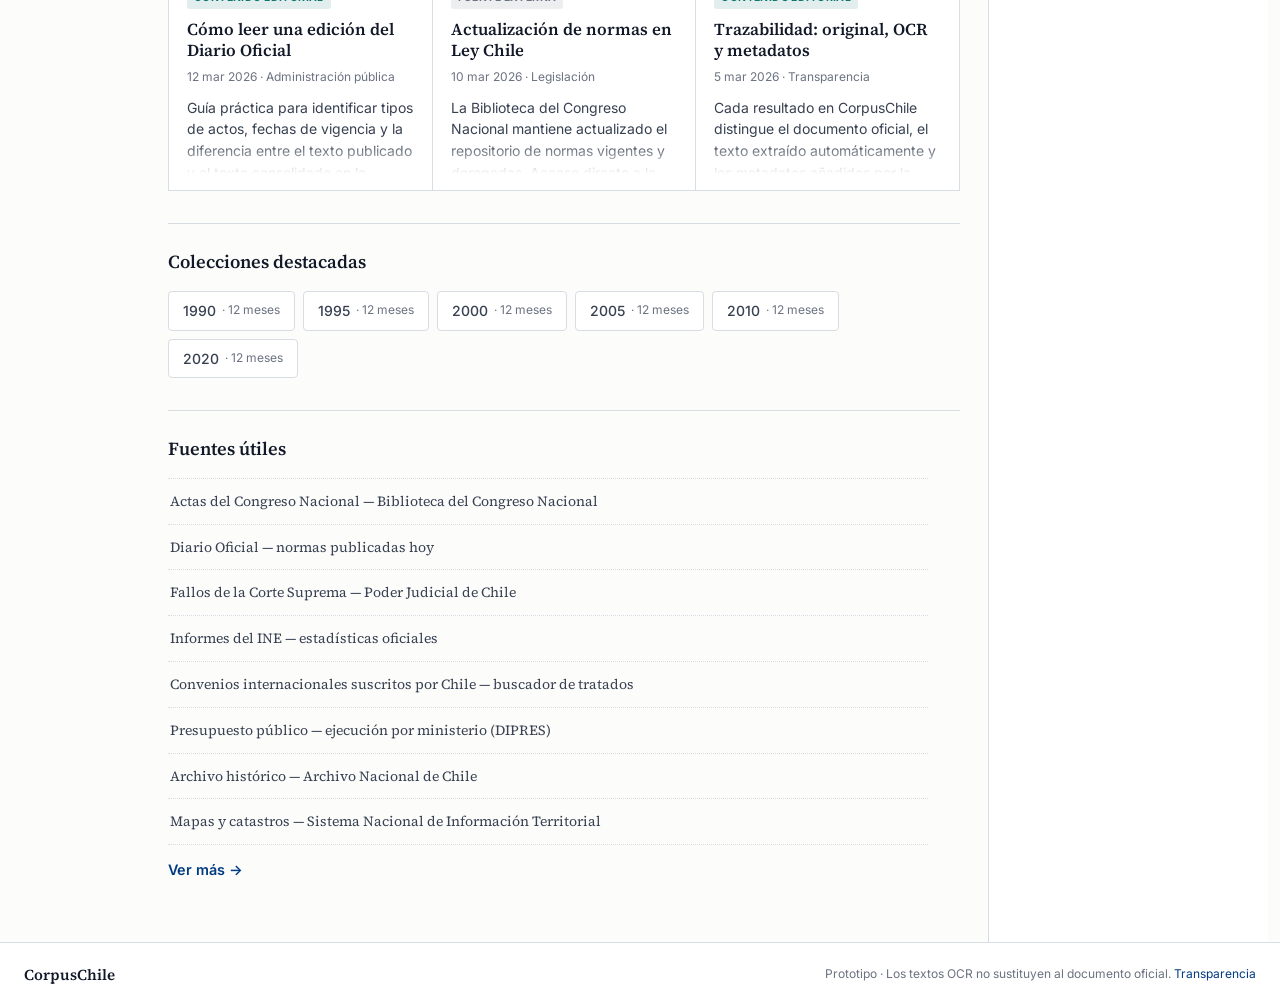
==== commit 0dd5b944: "Actualizar index.html" ====
--- a/index.html
+++ b/index.html
@@ -27,10 +27,7 @@
     <div class="topbar-center">
       <a class="brand" href="./" aria-label="CorpusChile — inicio">
         <span class="brand-mark" id="brandMark">
-          <svg viewBox="0 0 24 24" fill="none" stroke="currentColor" stroke-width="1.75" aria-hidden="true">
-            <circle cx="12" cy="12" r="9"/>
-            <circle cx="12" cy="12" r="4"/>
-          </svg>
+          <img src="img/logo.png" alt="CorpusChile" width="34" height="34">
         </span>
         <span class="brand-name">CorpusChile</span>
       </a>
@@ -51,12 +48,29 @@
     <a href="explorar/">Explorar</a>
     <a href="actualidad/">Actualidad</a>
     <a href="colecciones/">Colecciones</a>
+    <a href="Ministerios/">Ministerios</a>
     <a href="guia-didactica/">Guía Didáctica</a>
     <a href="buscar/">Buscar</a>
     <a href="transparencia/">Transparencia</a>
     <a href="acerca/">Acerca de</a>
     <a href="cuenta/">Cuenta</a>
   </nav>
+
+  <!-- Publicidad horizontal sticky (móvil) -->
+  <aside class="ad-rail-mobile" aria-label="Publicidad">
+    <div class="ad-slot-mobile">
+      <div class="ad-slot-stack-h" aria-hidden="true">
+        <span class="ad-slot-bar"></span>
+        <span class="ad-slot-bar"></span>
+        <span class="ad-slot-bar"></span>
+        <span class="ad-slot-bar"></span>
+        <span class="ad-slot-bar"></span>
+        <span class="ad-slot-bar"></span>
+        <span class="ad-slot-bar"></span>
+      </div>
+      <span class="ad-slot-label">Publicidad</span>
+    </div>
+  </aside>
 
   <div class="shell" id="shell">
     <aside class="ad-rail" aria-label="Publicidad">
--- a/css/main.css
+++ b/css/main.css
@@ -1,4 +1,4 @@
-/* CorpusChile — diseño original + estructura oficial */
+/* CorpusChile — diseño original restaurado + panel lateral controlado */
 :root {
   --ink: #111827;
   --ink-soft: #374151;
@@ -16,7 +16,6 @@
   --pdf-frame: #111827;
   --shadow: 0 1px 3px rgba(0,0,0,0.06), 0 4px 12px rgba(0,0,0,0.04);
 }
-
 html[data-theme="dark"] {
   --ink: #EDEAF4;
   --ink-soft: #C9C3DA;
@@ -32,11 +31,9 @@
   --pdf-frame: #9D6DF0;
   --shadow: 0 1px 3px rgba(0,0,0,0.3), 0 4px 12px rgba(0,0,0,0.2);
 }
-
 *, *::before, *::after { box-sizing: border-box; margin: 0; padding: 0; }
 html { background: var(--paper); transition: background 0.2s ease; scroll-behavior: smooth; }
 ::selection { background: var(--accent); color: #fff; }
-
 body {
   font-family: var(--sans);
   color: var(--ink);
@@ -47,12 +44,11 @@
   flex-direction: column;
   transition: background 0.2s ease, color 0.2s ease;
 }
-
 img { max-width: 100%; height: auto; display: block; }
 a { color: var(--accent); text-decoration: none; }
 a:hover { color: var(--accent-deep); text-decoration: underline; }
 
-/* —— Topbar (banner de inicio) —— */
+/* —— Topbar —— */
 .topbar {
   display: grid;
   grid-template-columns: 1fr auto 1fr;
@@ -65,15 +61,12 @@
   top: 0;
   z-index: 50;
 }
-
-/* Columna izquierda: buscador */
 .topbar-left {
   display: flex;
   align-items: center;
   justify-content: flex-start;
   min-width: 0;
 }
-
 .search-field {
   display: flex;
   align-items: center;
@@ -146,13 +139,11 @@
 .search-clear:hover { background: var(--accent); color: #fff; }
 .search-field.has-text .search-clear { display: flex; }
 
-/* Columna centro: marca */
 .topbar-center {
   display: flex;
   align-items: center;
   justify-content: center;
 }
-
 .brand {
   display: flex;
   align-items: center;
@@ -195,11 +186,9 @@
   color: var(--ink);
 }
 .brand:hover .brand-name { color: var(--accent); }
-
 html[data-theme="dark"] .logo-light { display: none; }
 html[data-theme="light"] .logo-dark { display: none; }
 
-/* Columna derecha: acciones */
 .topbar-actions {
   display: flex;
   align-items: center;
@@ -207,7 +196,6 @@
   gap: 8px;
   flex-shrink: 0;
 }
-
 .theme-btn,
 .menu-btn {
   display: flex;
@@ -239,9 +227,7 @@
   stroke-linejoin: round;
 }
 
-/* Nav principal vive en el menú (como en el mock) */
 .nav-main { display: none; }
-
 .nav-mobile {
   display: none;
   flex-direction: column;
@@ -276,29 +262,41 @@
   .topbar-actions { order: 2; }
 }
 
-/* —— Shell layout —— */
+/* —— Shell: layout de 3 columnas con márgenes —— */
 .shell {
   display: grid;
   grid-template-columns: 128px minmax(0, 1fr) 0fr;
-  max-width: 1320px;
+  max-width: 1320px;          /* ← margen en los bordes */
   margin: 0 auto;
   align-items: start;
   transition: grid-template-columns 0.28s ease;
   flex: 1;
   width: 100%;
+  padding: 0 12px;            /* pequeño margen extra en los lados */
 }
 .shell.panel-open {
-  grid-template-columns: 128px minmax(0, 1fr) minmax(0, 300px);
-}
+  grid-template-columns: 128px minmax(0, 1fr) 280px; /* panel derecho tamaño razonable */
+}
+
 @media (max-width: 980px) {
   .shell,
-  .shell.panel-open { grid-template-columns: 1fr; }
+  .shell.panel-open {
+    grid-template-columns: 1fr;
+    padding: 0;
+  }
   .ad-rail { display: none; }
   .panel { display: none; }
-  .shell.panel-open .panel { display: block; position: fixed; inset: 0; z-index: 80; border: none; }
-}
-
-/* Publicidad vertical (formato skyscraper ~120×600) */
+  .shell.panel-open .panel {
+    display: block;
+    position: fixed;
+    inset: 0;
+    z-index: 80;
+    border: none;
+    min-width: 0;
+  }
+}
+
+/* —— Publicidad izquierda (sticky) —— */
 .ad-rail {
   border-right: 1px solid var(--grey-line);
   padding: 24px 8px;
@@ -374,7 +372,6 @@
   margin-bottom: 18px;
   font-variant-numeric: tabular-nums;
 }
-
 .intro {
   font-family: var(--serif);
   font-size: 15px;
@@ -384,7 +381,6 @@
   margin: 4px 0 22px;
   clear: both;
 }
-
 .hero-descriptor {
   font-size: 0.75rem;
   font-weight: 600;
@@ -404,7 +400,6 @@
   margin-bottom: 12px;
   clear: both;
 }
-
 .search-home {
   display: flex;
   max-width: 480px;
@@ -439,13 +434,11 @@
   font-family: var(--sans);
 }
 .search-home button:hover { background: var(--accent-deep); }
-
 .link-advanced {
   font-size: 0.85rem;
   display: inline-block;
   margin-bottom: 20px;
 }
-
 .results-count {
   font-size: 12.5px;
   color: var(--grey);
@@ -466,7 +459,6 @@
 @media (max-width: 720px) {
   .doc-grid { grid-template-columns: 1fr; }
 }
-
 .doc-card {
   background: var(--paper-raised);
   display: flex;
@@ -477,7 +469,6 @@
 .doc-card:hover { background: var(--paper); }
 .doc-card.active { border-left: 4px solid var(--accent); }
 .doc-card.tall { grid-row: span 2; }
-
 .doc-header {
   display: flex;
   align-items: baseline;
@@ -528,7 +519,6 @@
   text-align: left;
 }
 .doc-link:hover { color: var(--accent-deep); text-decoration: underline; }
-
 .no-results {
   grid-column: 1 / -1;
   padding: 30px 16px;
@@ -581,7 +571,7 @@
   color: var(--accent);
 }
 
-/* —— Banner de contenido (3 paneles) —— */
+/* —— Banner de contenido —— */
 .content-banner {
   position: relative;
   margin: 28px 0 8px;
@@ -666,7 +656,6 @@
 .banner-panel:hover .fade-text::after {
   background: linear-gradient(to bottom, transparent, var(--paper));
 }
-
 .banner-master-btn {
   position: absolute;
   top: -2px;
@@ -689,7 +678,6 @@
   color: var(--accent);
   border-color: var(--accent);
 }
-
 .banner-admin {
   position: fixed;
   inset: 0;
@@ -770,7 +758,7 @@
 }
 .btn-primary-sm:hover { background: var(--accent-deep); }
 
-/* —— Actualidad mini —— */
+/* —— Secciones —— */
 .section-block {
   margin-top: 32px;
   padding-top: 24px;
@@ -834,7 +822,6 @@
   color: var(--ink-soft);
   line-height: 1.5;
 }
-
 .col-chips {
   display: flex;
   flex-wrap: wrap;
@@ -860,23 +847,23 @@
 }
 .col-chip span { font-size: 0.75rem; color: var(--grey); font-weight: 400; }
 
-/* —— Detail panel —— */
+/* —— Panel derecho (detalle) —— */
 .panel {
   border-left: 1px solid var(--grey-line);
   overflow: hidden;
   background: var(--paper-raised);
   min-height: 100%;
+  min-width: 280px;           /* no se aplasta */
 }
 .panel-inner {
   padding: 22px 20px 40px;
   width: 100%;
-  max-width: 300px;
+  max-width: 280px;
   opacity: 0;
   transition: opacity 0.2s ease 0.1s;
   margin: 0 auto;
 }
 .shell.panel-open .panel-inner { opacity: 1; }
-
 .panel-head {
   display: flex;
   align-items: flex-start;
@@ -961,7 +948,6 @@
   font-size: 0.75rem;
   color: var(--grey);
 }
-
 .sr-only {
   position: absolute;
   width: 1px;
@@ -973,8 +959,7 @@
   border: 0;
 }
 
-
-/* —— Guía de fuentes (lista punteada) —— */
+/* —— Guía de fuentes —— */
 .guide-list {
   max-width: 760px;
   display: flex;
@@ -1010,3 +995,4 @@
   color: var(--accent-deep);
   text-decoration: underline;
 }
+}
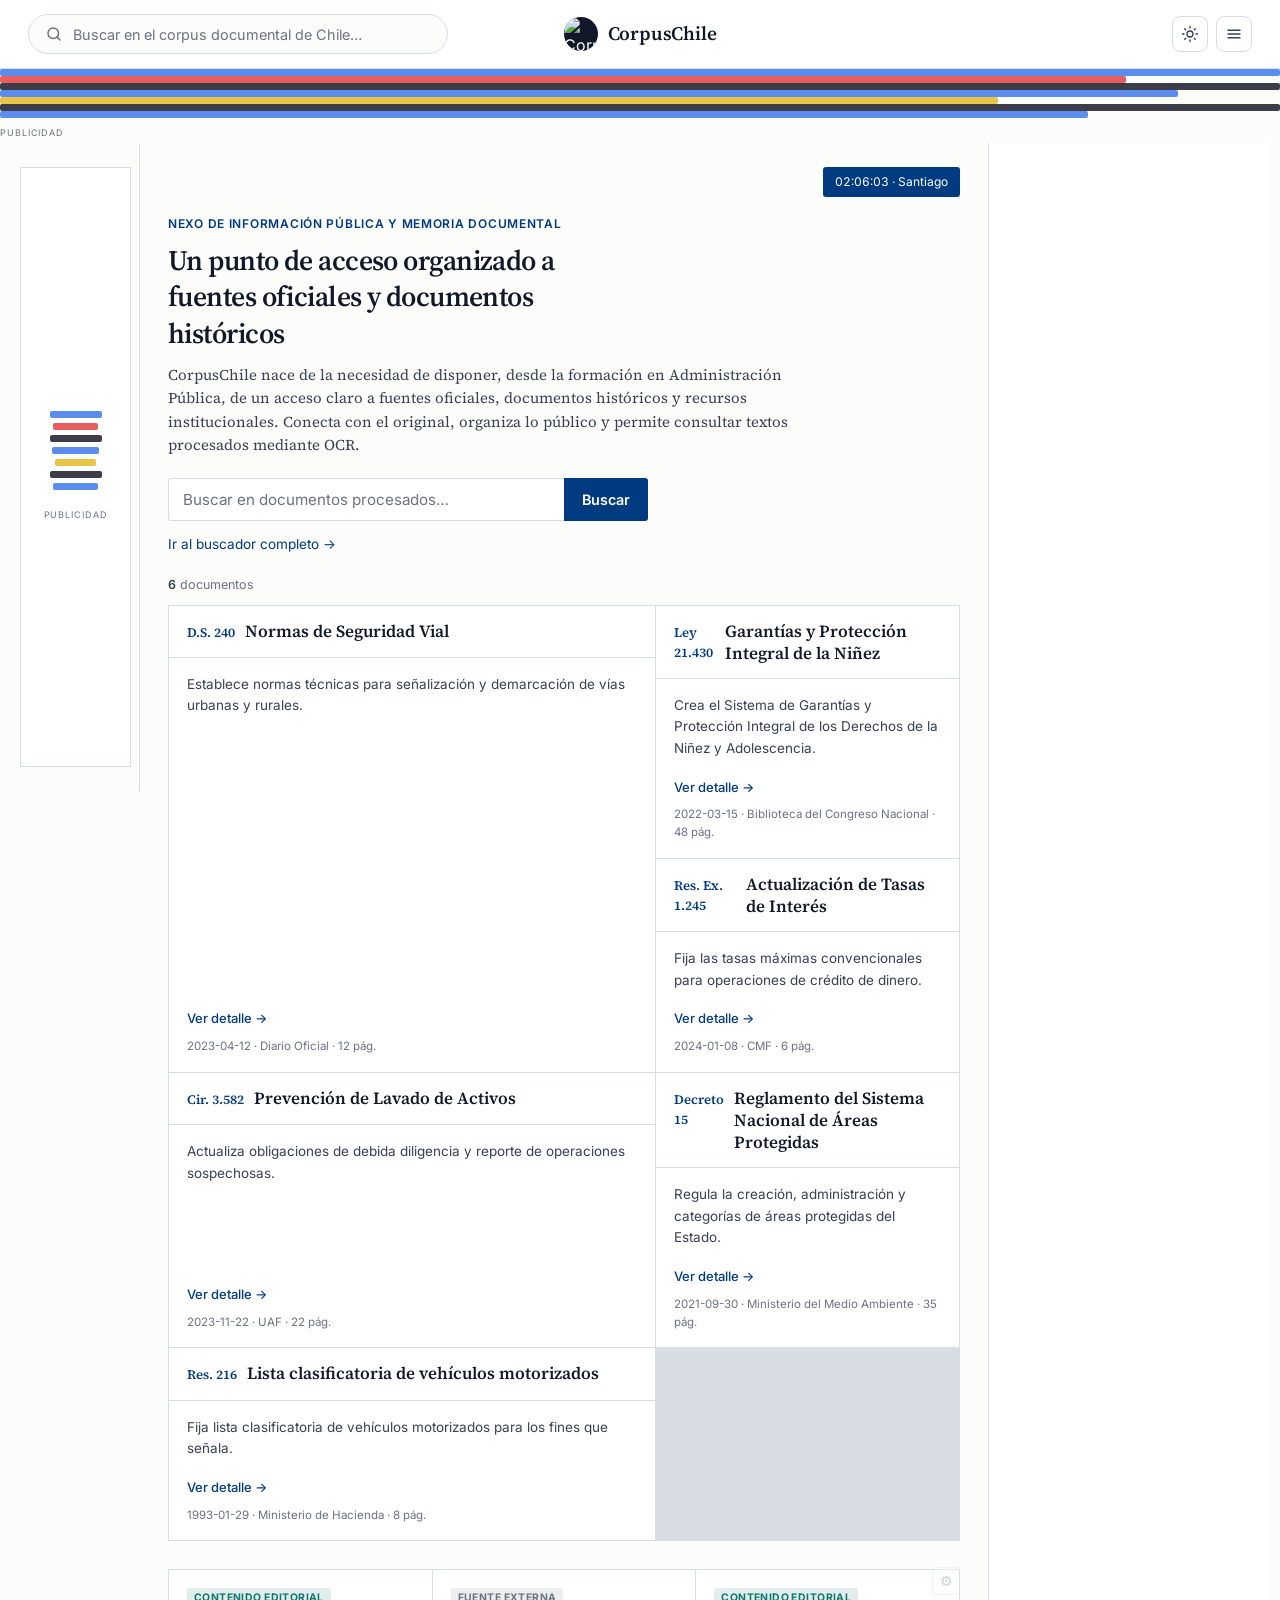
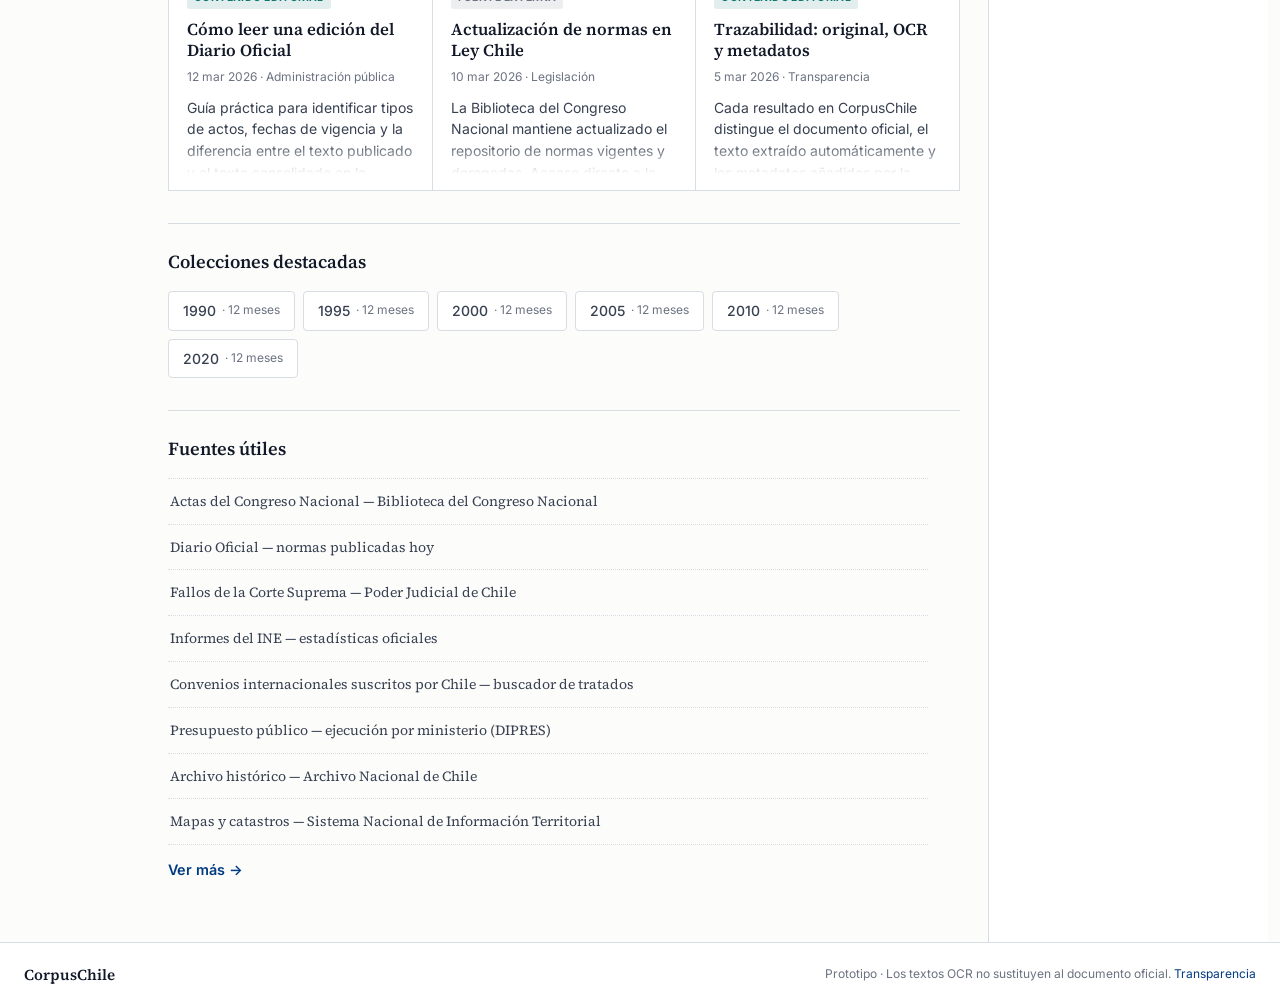
==== commit 33e4ceaa: "Actualizar index.html" ====
--- a/index.html
+++ b/index.html
@@ -48,7 +48,7 @@
     <a href="explorar/">Explorar</a>
     <a href="actualidad/">Actualidad</a>
     <a href="colecciones/">Colecciones</a>
-    <a href="Ministerios/">Ministerios</a>
+    <a href="ministerios/">Ministerios</a>
     <a href="guia-didactica/">Guía Didáctica</a>
     <a href="buscar/">Buscar</a>
     <a href="transparencia/">Transparencia</a>
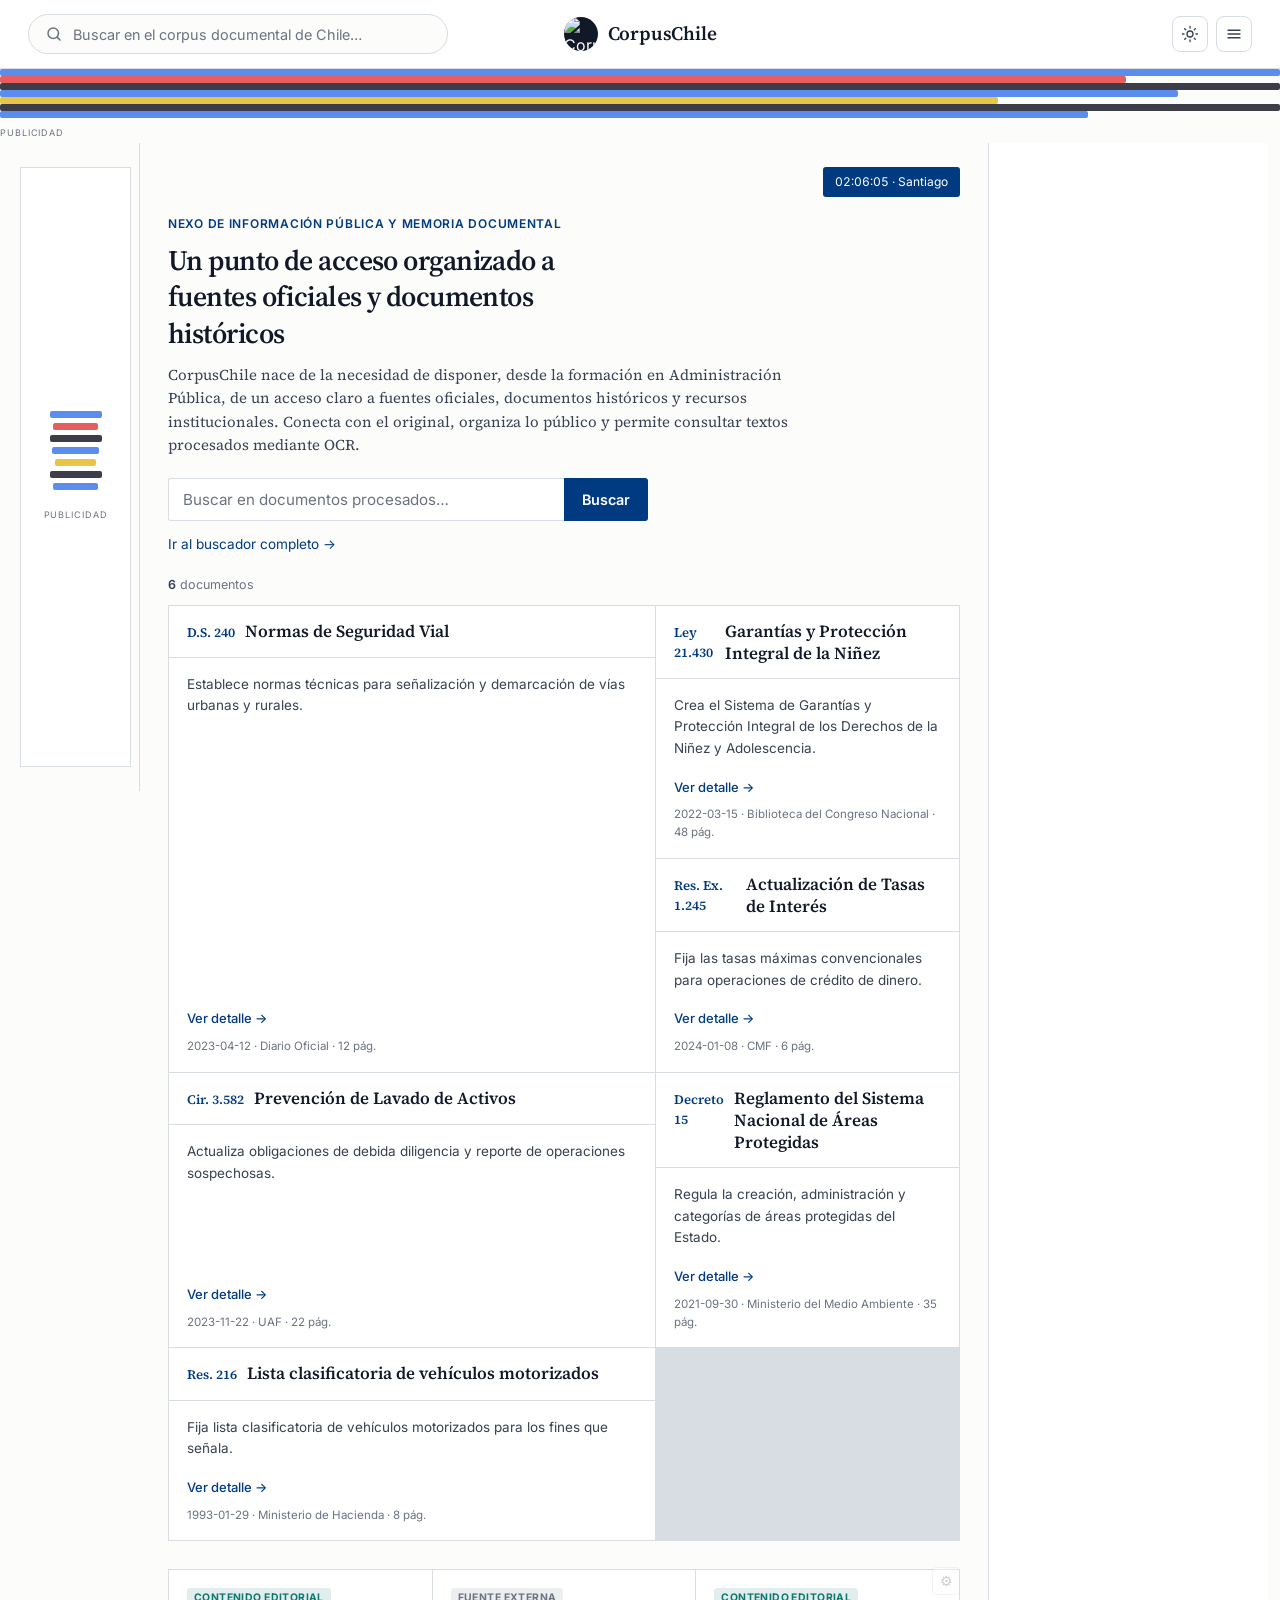
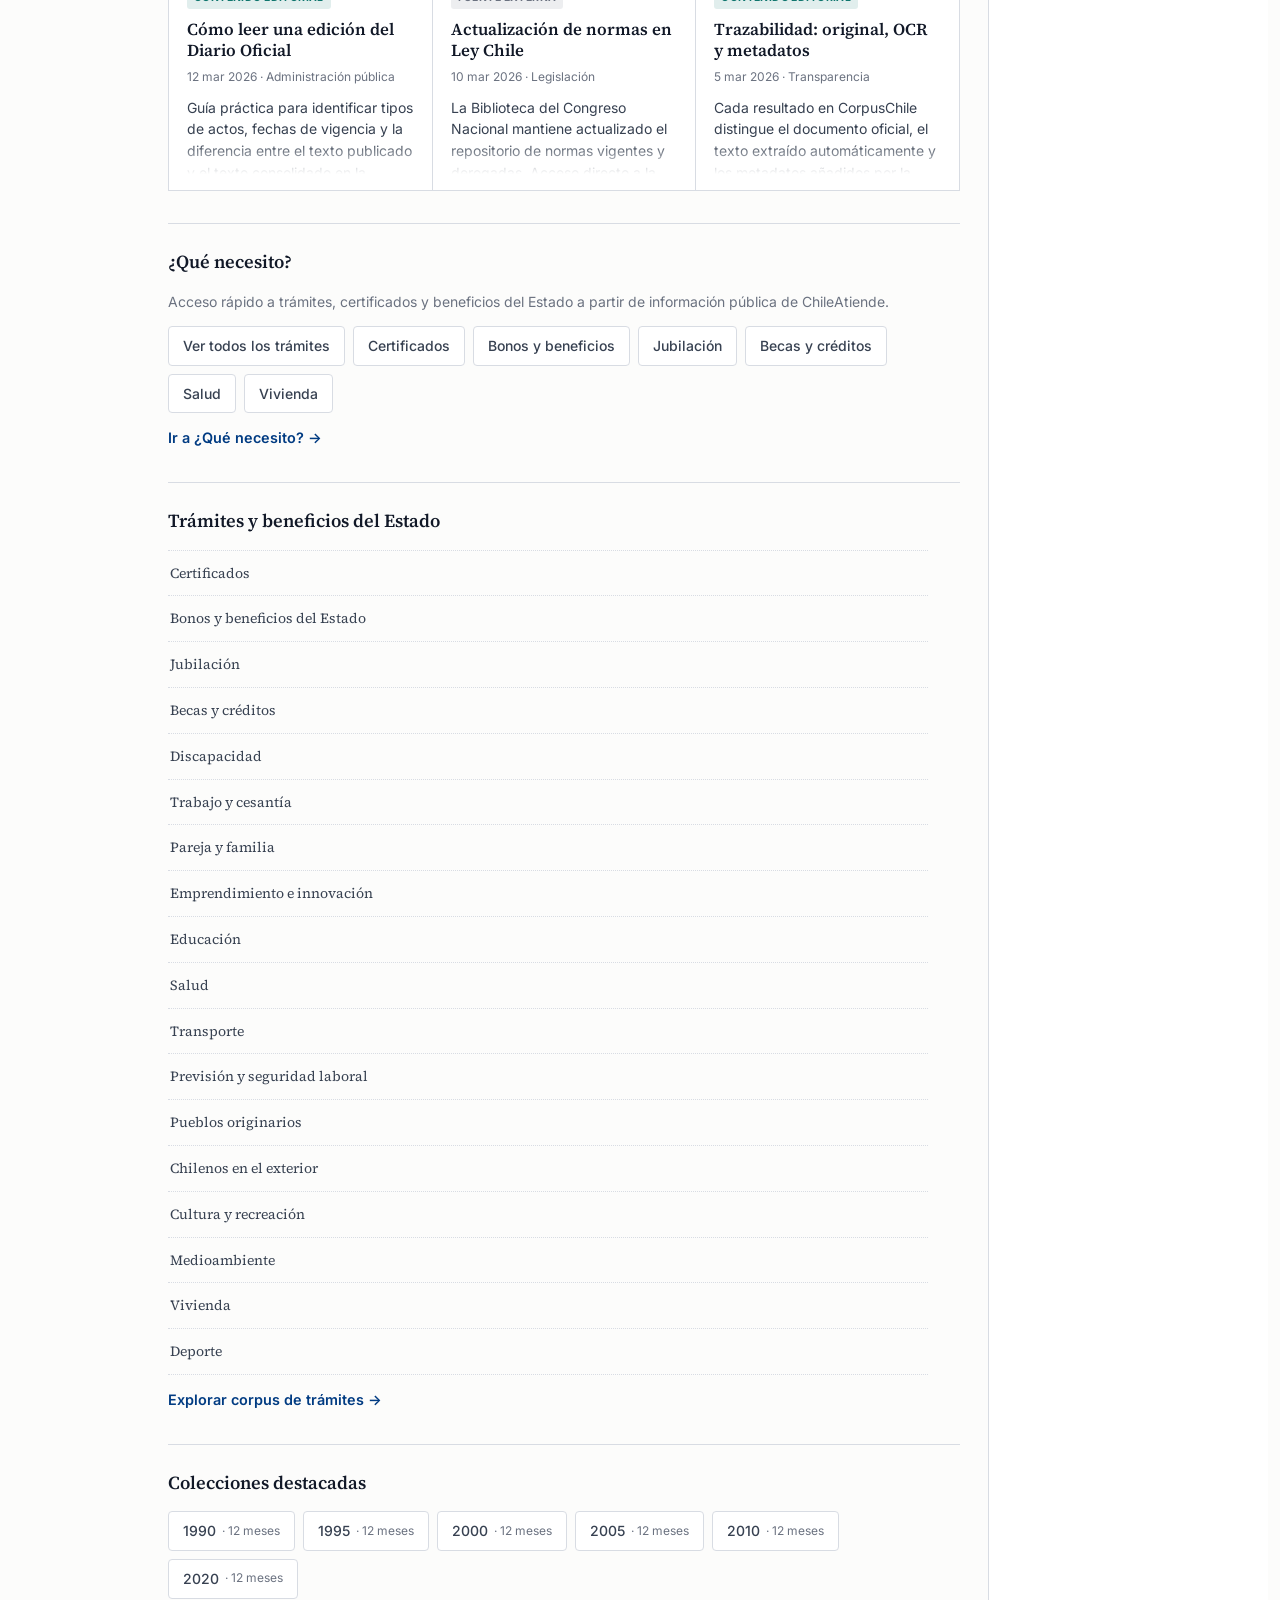
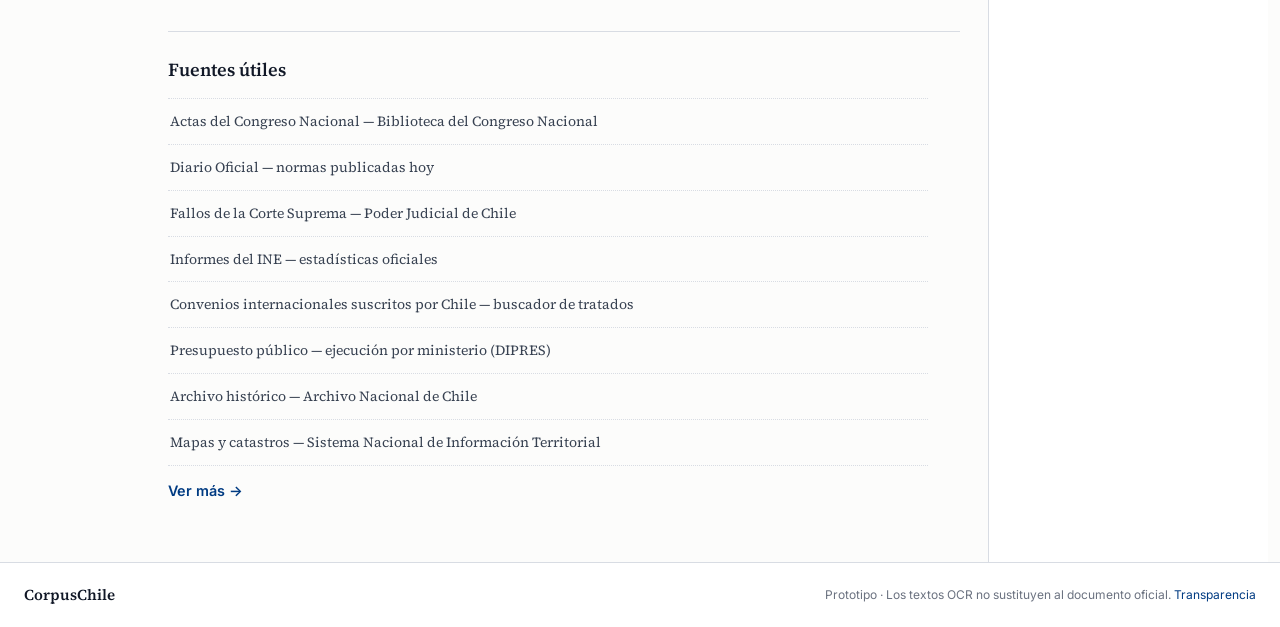
==== commit 54fb4dd2: "Update index.html" ====
--- a/index.html
+++ b/index.html
@@ -11,7 +11,6 @@
   <link rel="stylesheet" href="css/main.css">
 </head>
 <body>
-
   <header class="topbar">
     <div class="topbar-left">
       <form class="search-field" id="searchFieldTop" action="buscar/" method="get" role="search">
@@ -23,7 +22,6 @@
         <button type="button" class="search-clear" id="searchClearTop" title="Limpiar" aria-label="Limpiar">×</button>
       </form>
     </div>
-
     <div class="topbar-center">
       <a class="brand" href="./" aria-label="CorpusChile — inicio">
         <span class="brand-mark" id="brandMark">
@@ -32,7 +30,6 @@
         <span class="brand-name">CorpusChile</span>
       </a>
     </div>
-
     <div class="topbar-actions">
       <button type="button" class="theme-btn" id="themeBtn" title="Cambiar tema" aria-label="Cambiar tema">
         <svg viewBox="0 0 24 24" aria-hidden="true"><circle cx="12" cy="12" r="4"/><path d="M12 2v2M12 20v2M4.93 4.93l1.41 1.41M17.66 17.66l1.41 1.41M2 12h2M20 12h2M4.93 19.07l1.41-1.41M17.66 6.34l1.41-1.41"/></svg>
@@ -49,6 +46,8 @@
     <a href="actualidad/">Actualidad</a>
     <a href="colecciones/">Colecciones</a>
     <a href="ministerios/">Ministerios</a>
+    <a href="%C2%BFQue_Necesito%/">¿Qué necesito?</a>
+    <a href="buscar/?ambito=tramites">Trámites</a>
     <a href="guia-didactica/">Guía Didáctica</a>
     <a href="buscar/">Buscar</a>
     <a href="transparencia/">Transparencia</a>
@@ -90,10 +89,8 @@
 
     <main>
       <div class="clock-badge" id="clockBadge">—</div>
-
       <p class="hero-descriptor">Nexo de información pública y memoria documental</p>
       <h1 class="hero-title">Un punto de acceso organizado a fuentes oficiales y documentos históricos</h1>
-
       <p class="intro">
         CorpusChile nace de la necesidad de disponer, desde la formación en Administración Pública,
         de un acceso claro a fuentes oficiales, documentos históricos y recursos institucionales.
@@ -139,6 +136,50 @@
         </div>
       </div>
 
+      <!-- NUEVO: ¿Qué necesito? -->
+      <section class="section-block" aria-labelledby="necesito-title">
+        <h2 id="necesito-title">¿Qué necesito?</h2>
+        <p class="section-lead" style="color:var(--grey);font-size:14px;margin:0 0 14px;line-height:1.5">
+          Acceso rápido a trámites, certificados y beneficios del Estado a partir de información pública de ChileAtiende.
+        </p>
+        <div class="col-chips">
+          <a class="col-chip" href="%C2%BFQue_Necesito%/">Ver todos los trámites</a>
+          <a class="col-chip" href="buscar/?q=certificado">Certificados</a>
+          <a class="col-chip" href="buscar/?q=bono">Bonos y beneficios</a>
+          <a class="col-chip" href="buscar/?q=jubilaci%C3%B3n">Jubilación</a>
+          <a class="col-chip" href="buscar/?q=beca">Becas y créditos</a>
+          <a class="col-chip" href="buscar/?q=salud">Salud</a>
+          <a class="col-chip" href="buscar/?q=vivienda">Vivienda</a>
+        </div>
+        <a class="guide-more" href="%C2%BFQue_Necesito%/">Ir a ¿Qué necesito? →</a>
+      </section>
+
+      <!-- NUEVO: Trámites y beneficios (temas ChileAtiende) -->
+      <section class="section-block" aria-labelledby="tramites-title">
+        <h2 id="tramites-title">Trámites y beneficios del Estado</h2>
+        <div class="guide-list">
+          <a class="guide-item" href="buscar/?q=certificados">Certificados</a>
+          <a class="guide-item" href="buscar/?q=bonos+beneficios">Bonos y beneficios del Estado</a>
+          <a class="guide-item" href="buscar/?q=jubilaci%C3%B3n">Jubilación</a>
+          <a class="guide-item" href="buscar/?q=becas+cr%C3%A9ditos">Becas y créditos</a>
+          <a class="guide-item" href="buscar/?q=discapacidad">Discapacidad</a>
+          <a class="guide-item" href="buscar/?q=trabajo+cesant%C3%ADa">Trabajo y cesantía</a>
+          <a class="guide-item" href="buscar/?q=familia">Pareja y familia</a>
+          <a class="guide-item" href="buscar/?q=emprendimiento">Emprendimiento e innovación</a>
+          <a class="guide-item" href="buscar/?q=educaci%C3%B3n">Educación</a>
+          <a class="guide-item" href="buscar/?q=salud">Salud</a>
+          <a class="guide-item" href="buscar/?q=transporte">Transporte</a>
+          <a class="guide-item" href="buscar/?q=previsi%C3%B3n">Previsión y seguridad laboral</a>
+          <a class="guide-item" href="buscar/?q=pueblos+originarios">Pueblos originarios</a>
+          <a class="guide-item" href="buscar/?q=chilenos+exterior">Chilenos en el exterior</a>
+          <a class="guide-item" href="buscar/?q=cultura">Cultura y recreación</a>
+          <a class="guide-item" href="buscar/?q=medioambiente">Medioambiente</a>
+          <a class="guide-item" href="buscar/?q=vivienda">Vivienda</a>
+          <a class="guide-item" href="buscar/?q=deporte">Deporte</a>
+        </div>
+        <a class="guide-more" href="%C2%BFQue_Necesito%/">Explorar corpus de trámites →</a>
+      </section>
+
       <!-- Colecciones -->
       <section class="section-block" aria-labelledby="col-title">
         <h2 id="col-title">Colecciones destacadas</h2>
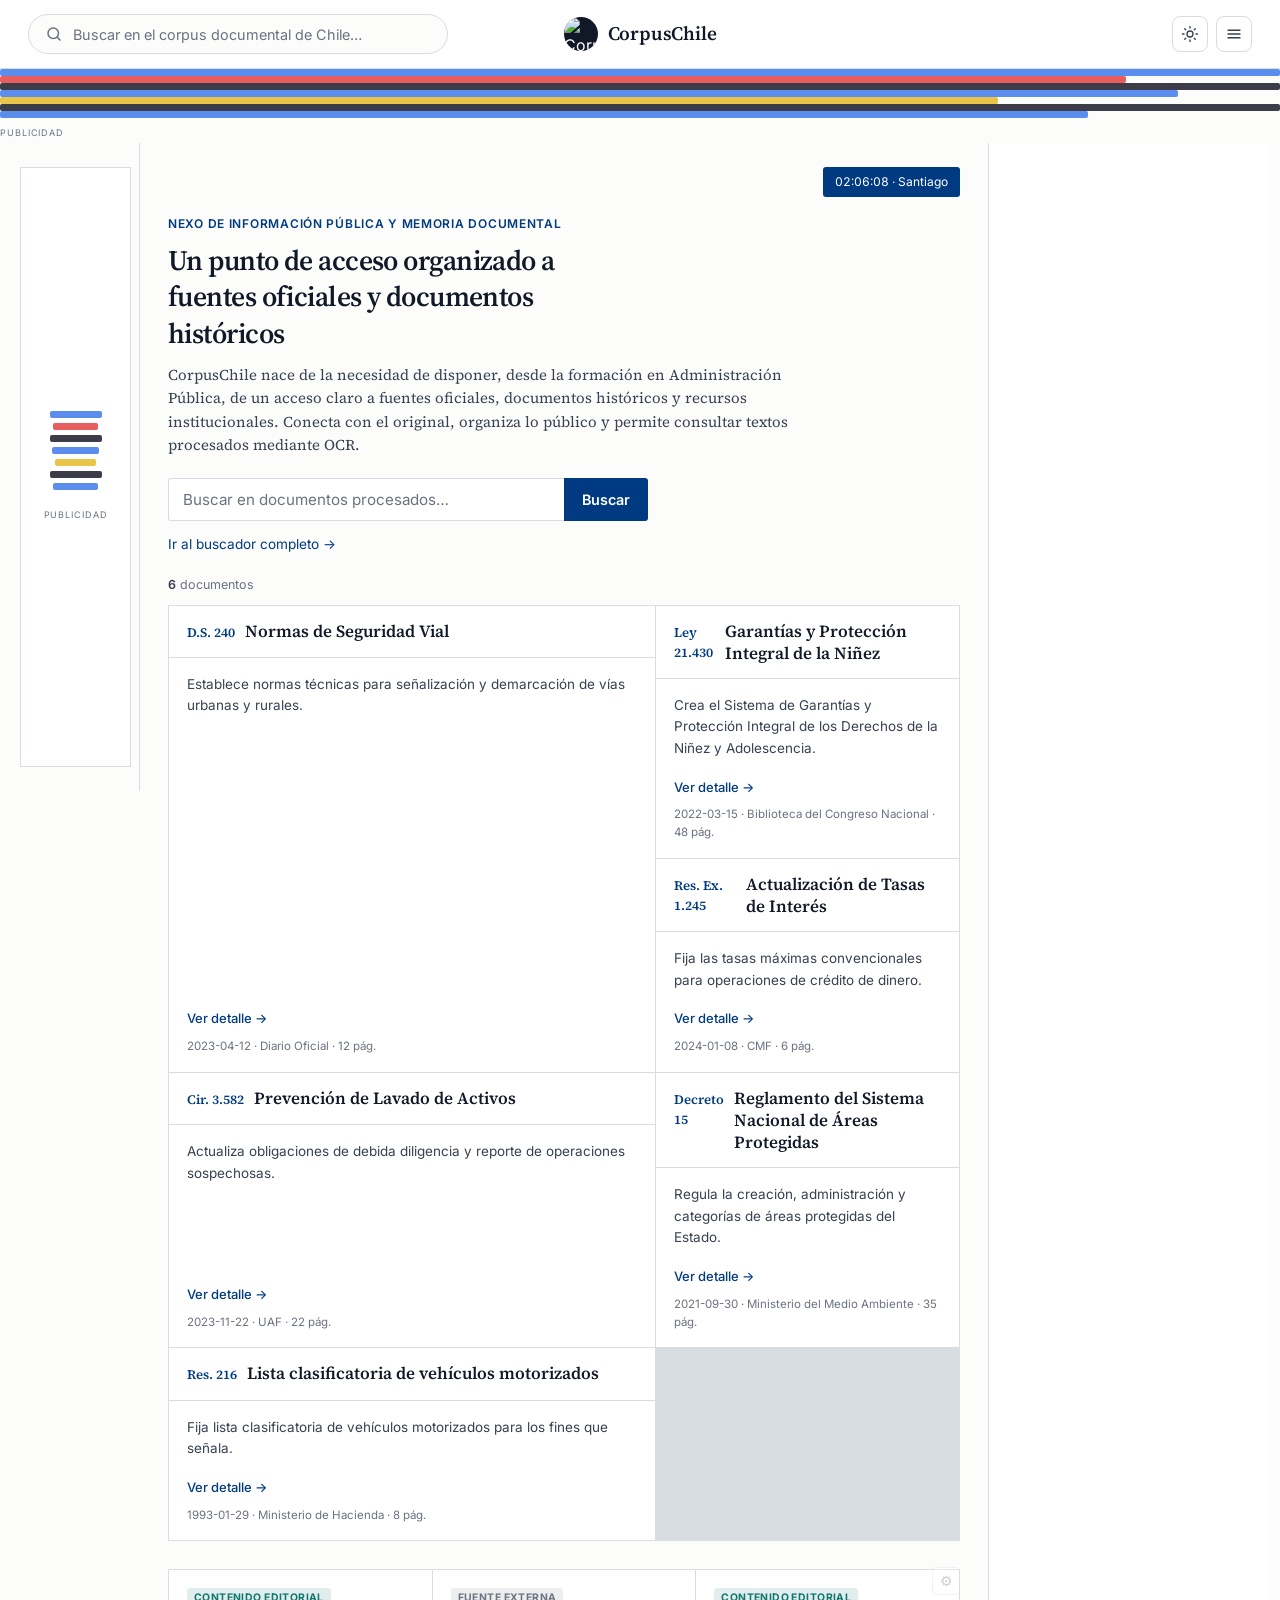
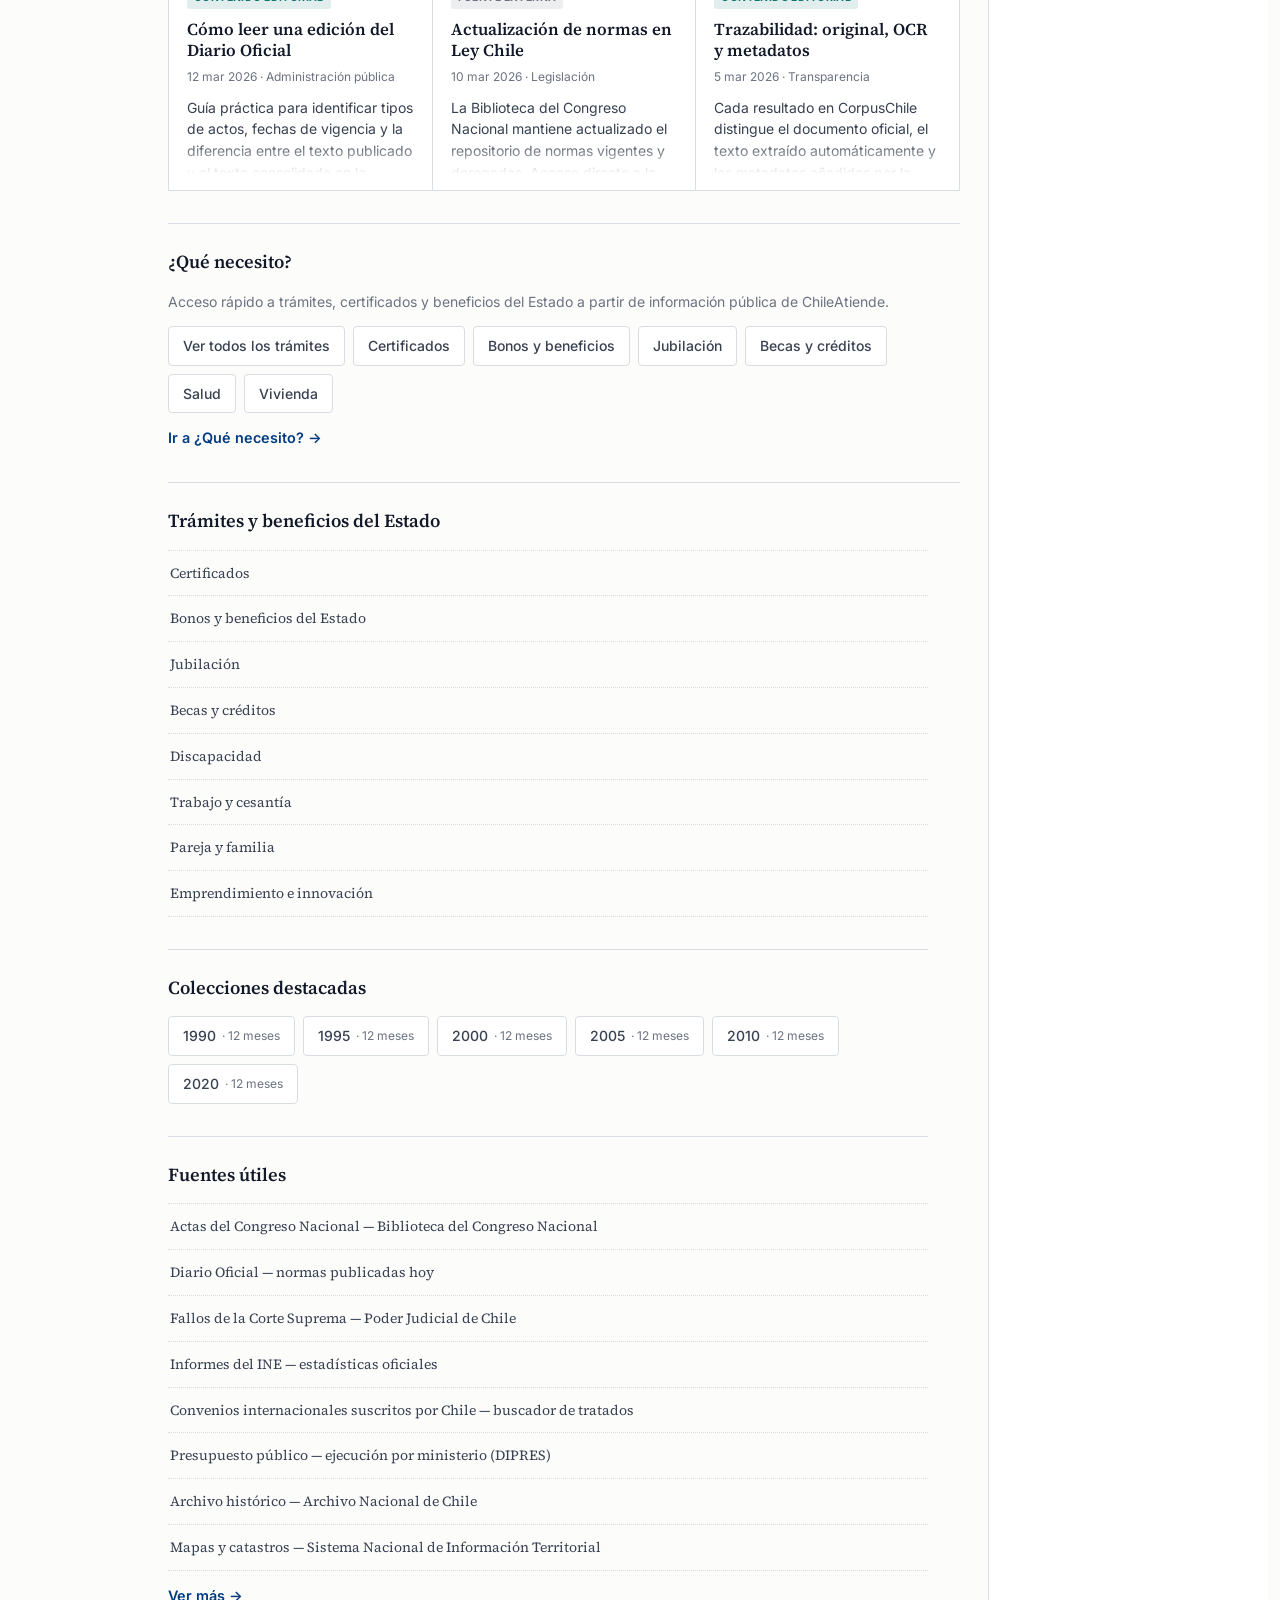
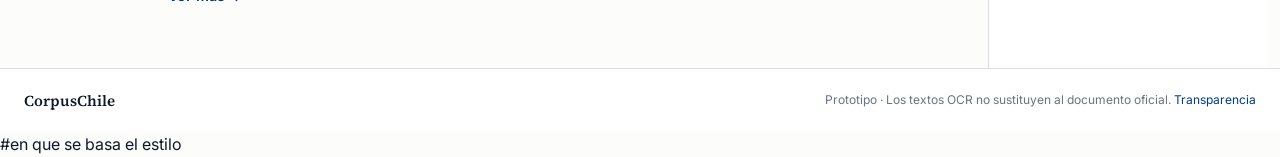
==== commit 31145602: "Actualizar index.html" ====
--- a/index.html
+++ b/index.html
@@ -44,9 +44,9 @@
     <a href="./" aria-current="page">Inicio</a>
     <a href="explorar/">Explorar</a>
     <a href="actualidad/">Actualidad</a>
-    <a href="colecciones/">Colecciones</a>
+    <a href="Colecciones/">Colecciones</a>
     <a href="ministerios/">Ministerios</a>
-    <a href="%C2%BFQue_Necesito%/">¿Qué necesito?</a>
+    <a href="Que_Necesito/">¿Qué necesito?</a>
     <a href="buscar/?ambito=tramites">Trámites</a>
     <a href="guia-didactica/">Guía Didáctica</a>
     <a href="buscar/">Buscar</a>
@@ -166,19 +166,6 @@
           <a class="guide-item" href="buscar/?q=trabajo+cesant%C3%ADa">Trabajo y cesantía</a>
           <a class="guide-item" href="buscar/?q=familia">Pareja y familia</a>
           <a class="guide-item" href="buscar/?q=emprendimiento">Emprendimiento e innovación</a>
-          <a class="guide-item" href="buscar/?q=educaci%C3%B3n">Educación</a>
-          <a class="guide-item" href="buscar/?q=salud">Salud</a>
-          <a class="guide-item" href="buscar/?q=transporte">Transporte</a>
-          <a class="guide-item" href="buscar/?q=previsi%C3%B3n">Previsión y seguridad laboral</a>
-          <a class="guide-item" href="buscar/?q=pueblos+originarios">Pueblos originarios</a>
-          <a class="guide-item" href="buscar/?q=chilenos+exterior">Chilenos en el exterior</a>
-          <a class="guide-item" href="buscar/?q=cultura">Cultura y recreación</a>
-          <a class="guide-item" href="buscar/?q=medioambiente">Medioambiente</a>
-          <a class="guide-item" href="buscar/?q=vivienda">Vivienda</a>
-          <a class="guide-item" href="buscar/?q=deporte">Deporte</a>
-        </div>
-        <a class="guide-more" href="%C2%BFQue_Necesito%/">Explorar corpus de trámites →</a>
-      </section>
 
       <!-- Colecciones -->
       <section class="section-block" aria-labelledby="col-title">
@@ -223,7 +210,8 @@
       <div class="footer-brand">CorpusChile</div>
       <p class="footer-copy">Prototipo · Los textos OCR no sustituyen al documento oficial. <a href="transparencia/">Transparencia</a></p>
     </div>
-  </footer>
+ 
+ </footer> #en que se basa el estilo
 
   <script src="js/main.js"></script>
   <script src="js/home.js"></script>
